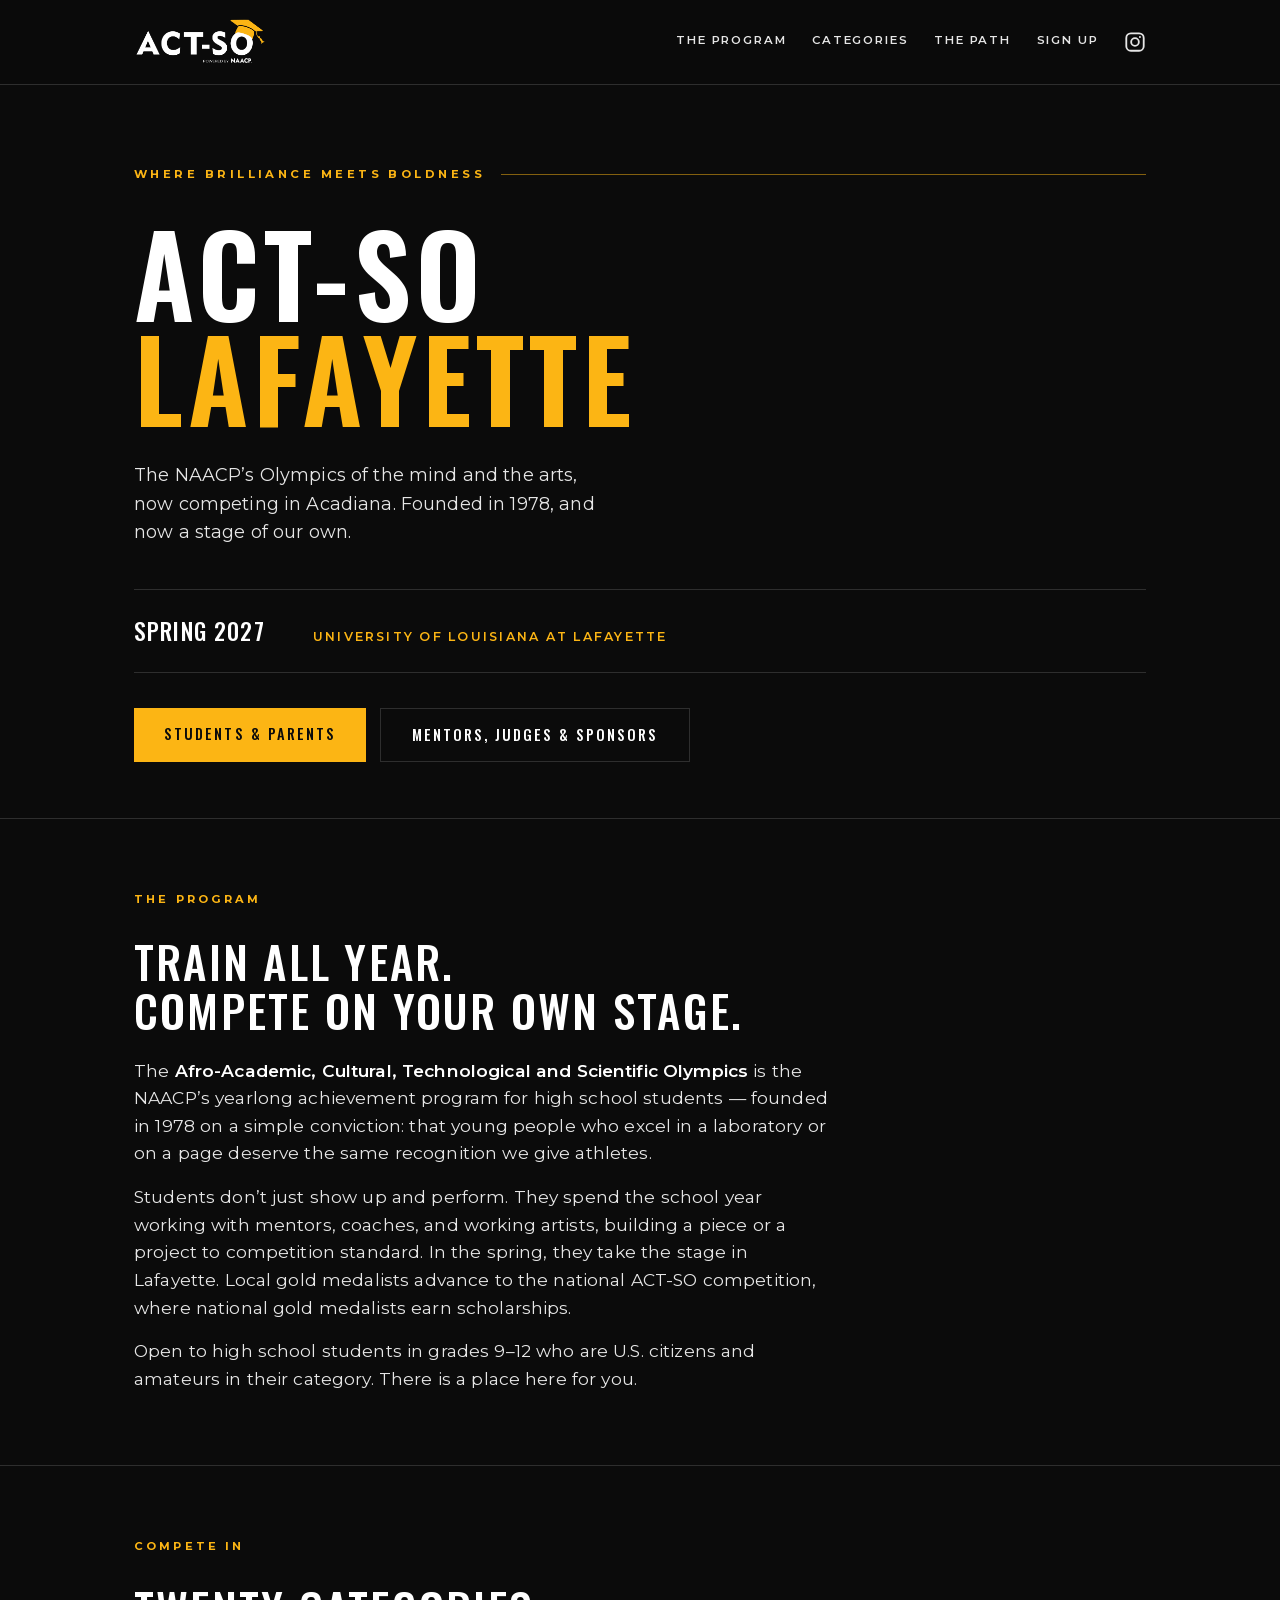
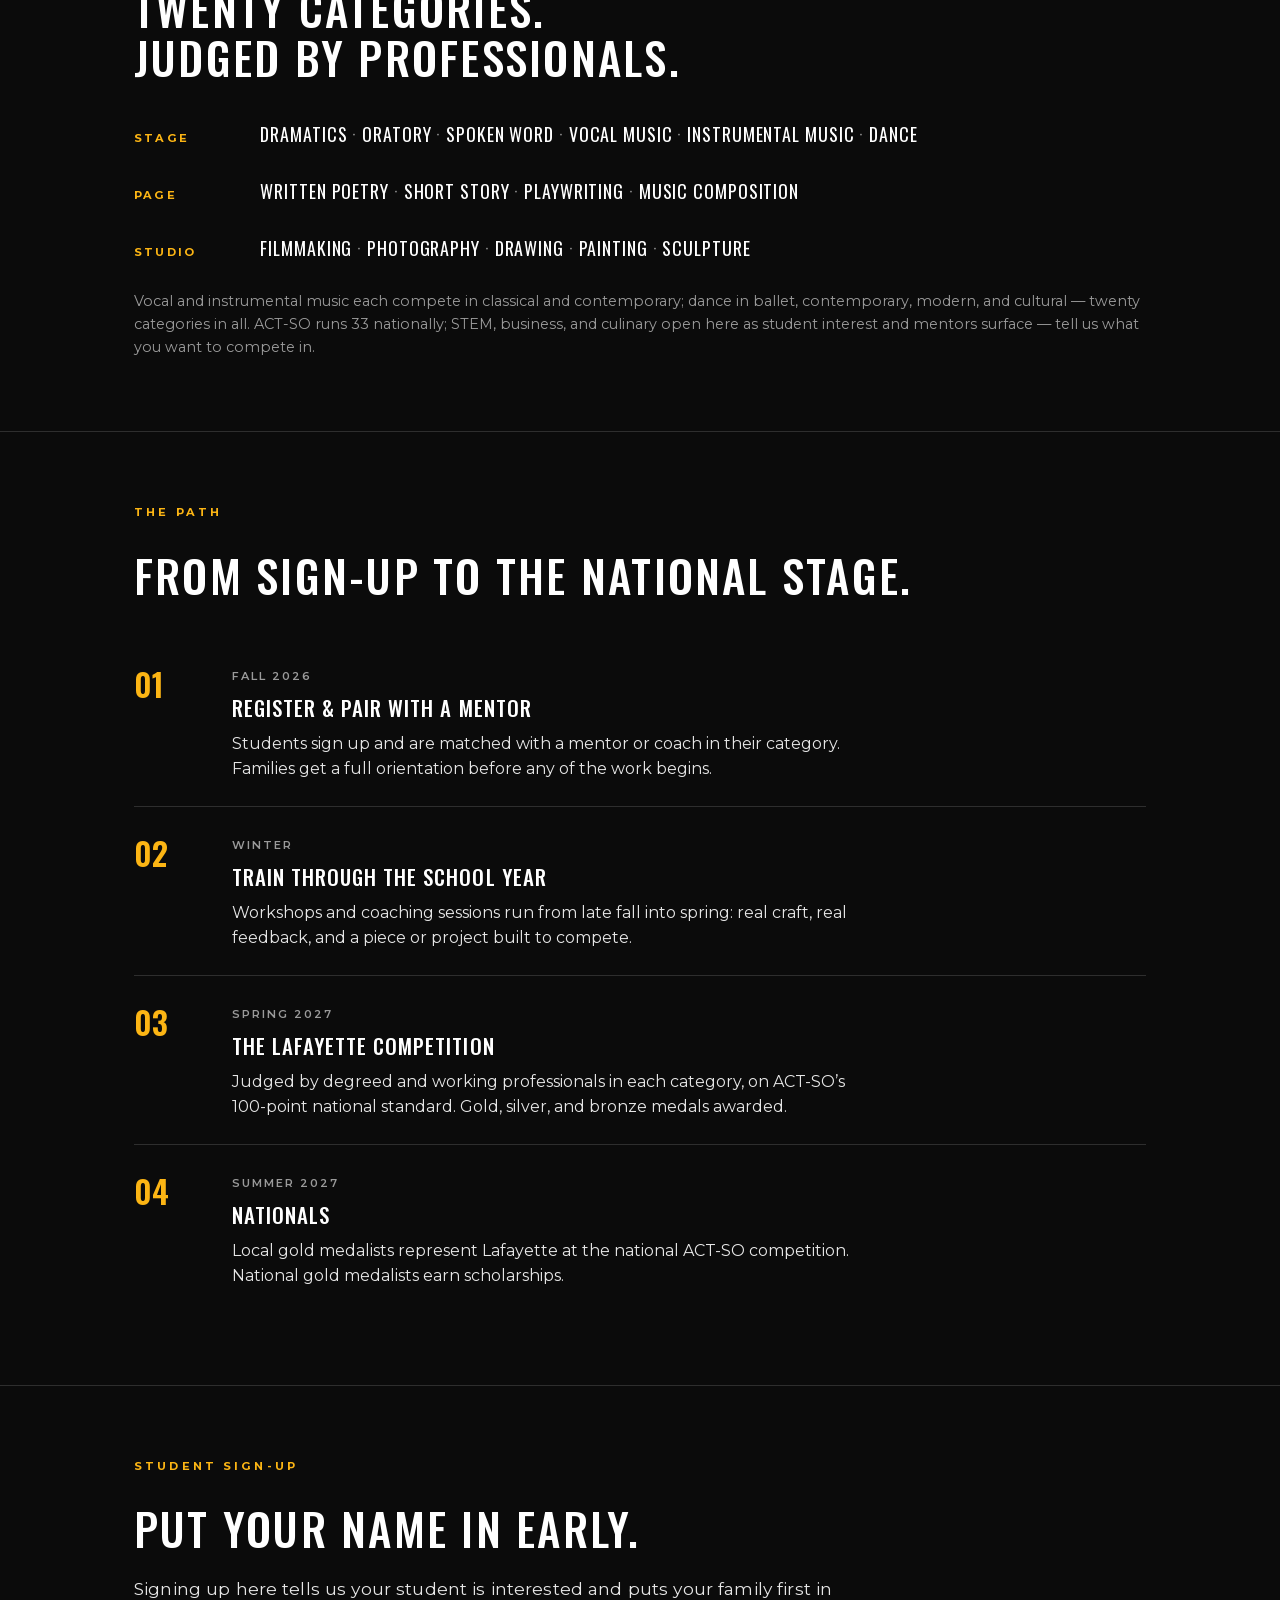
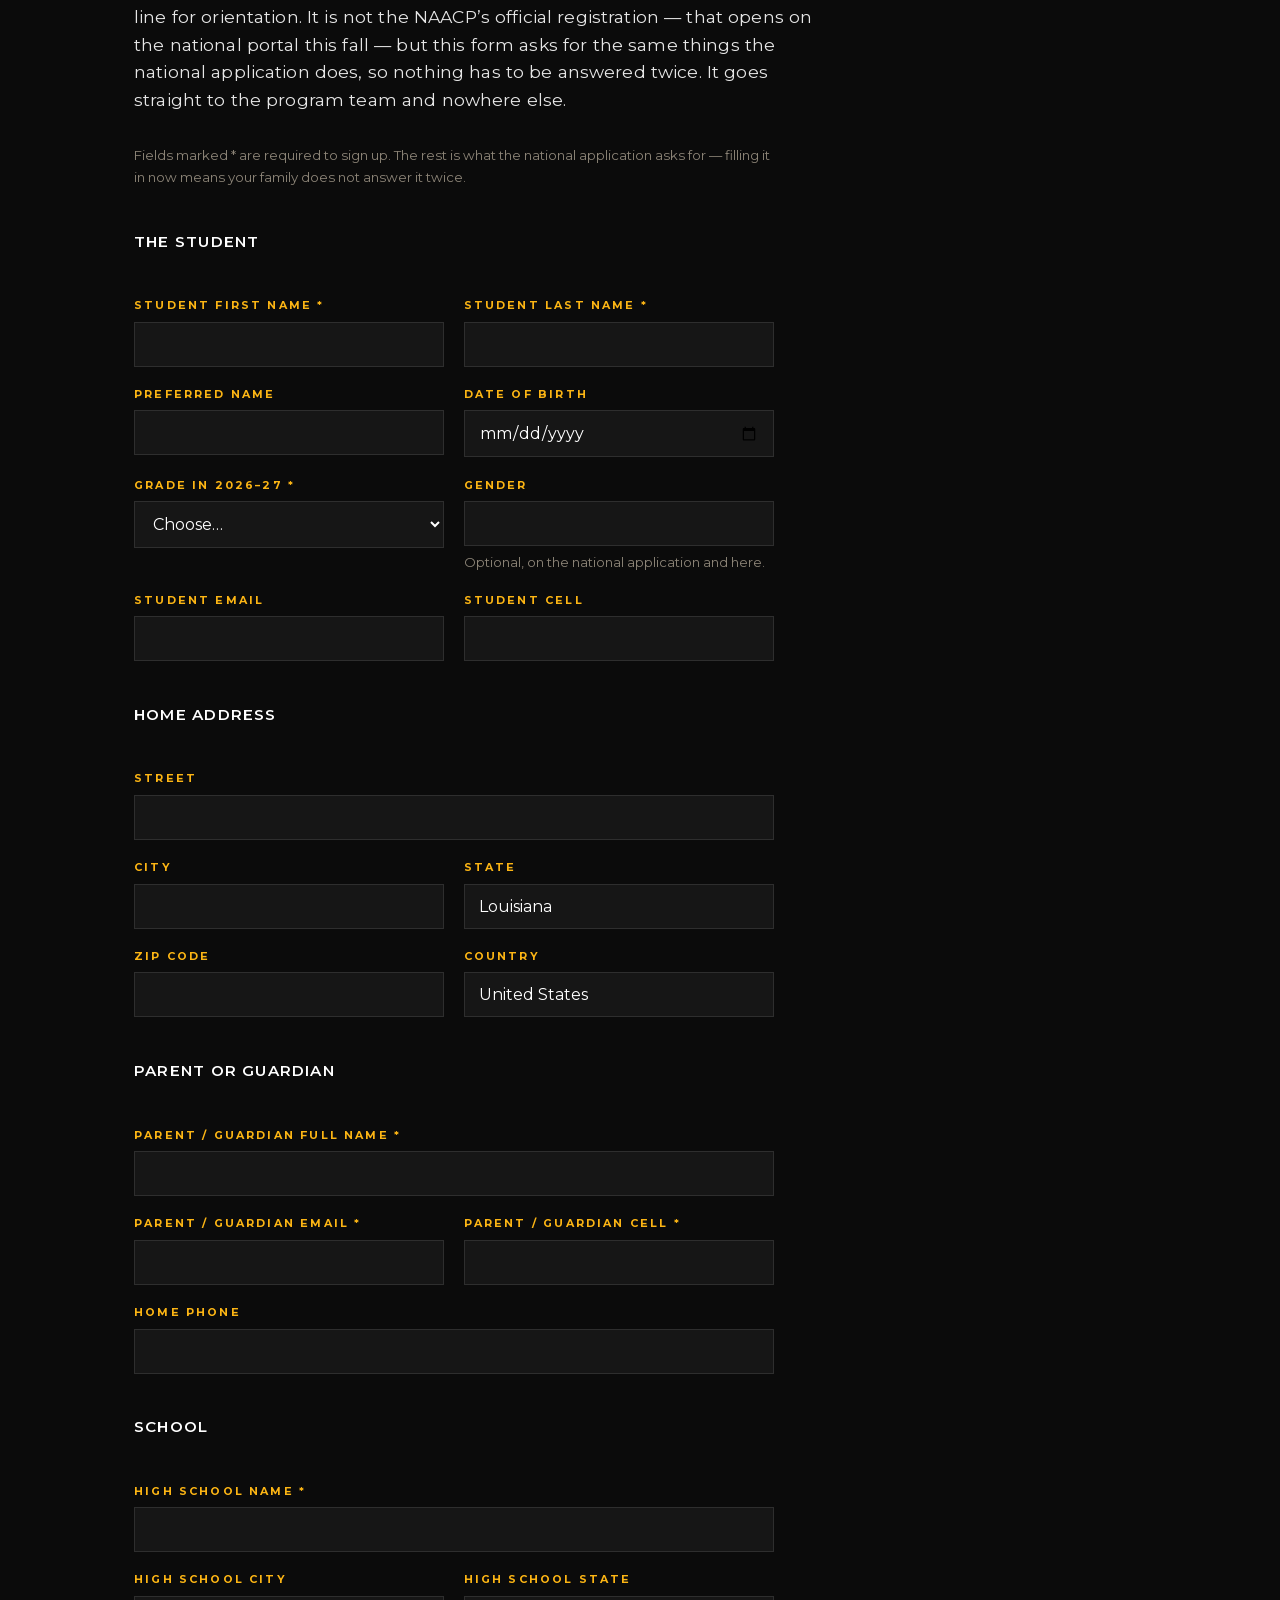
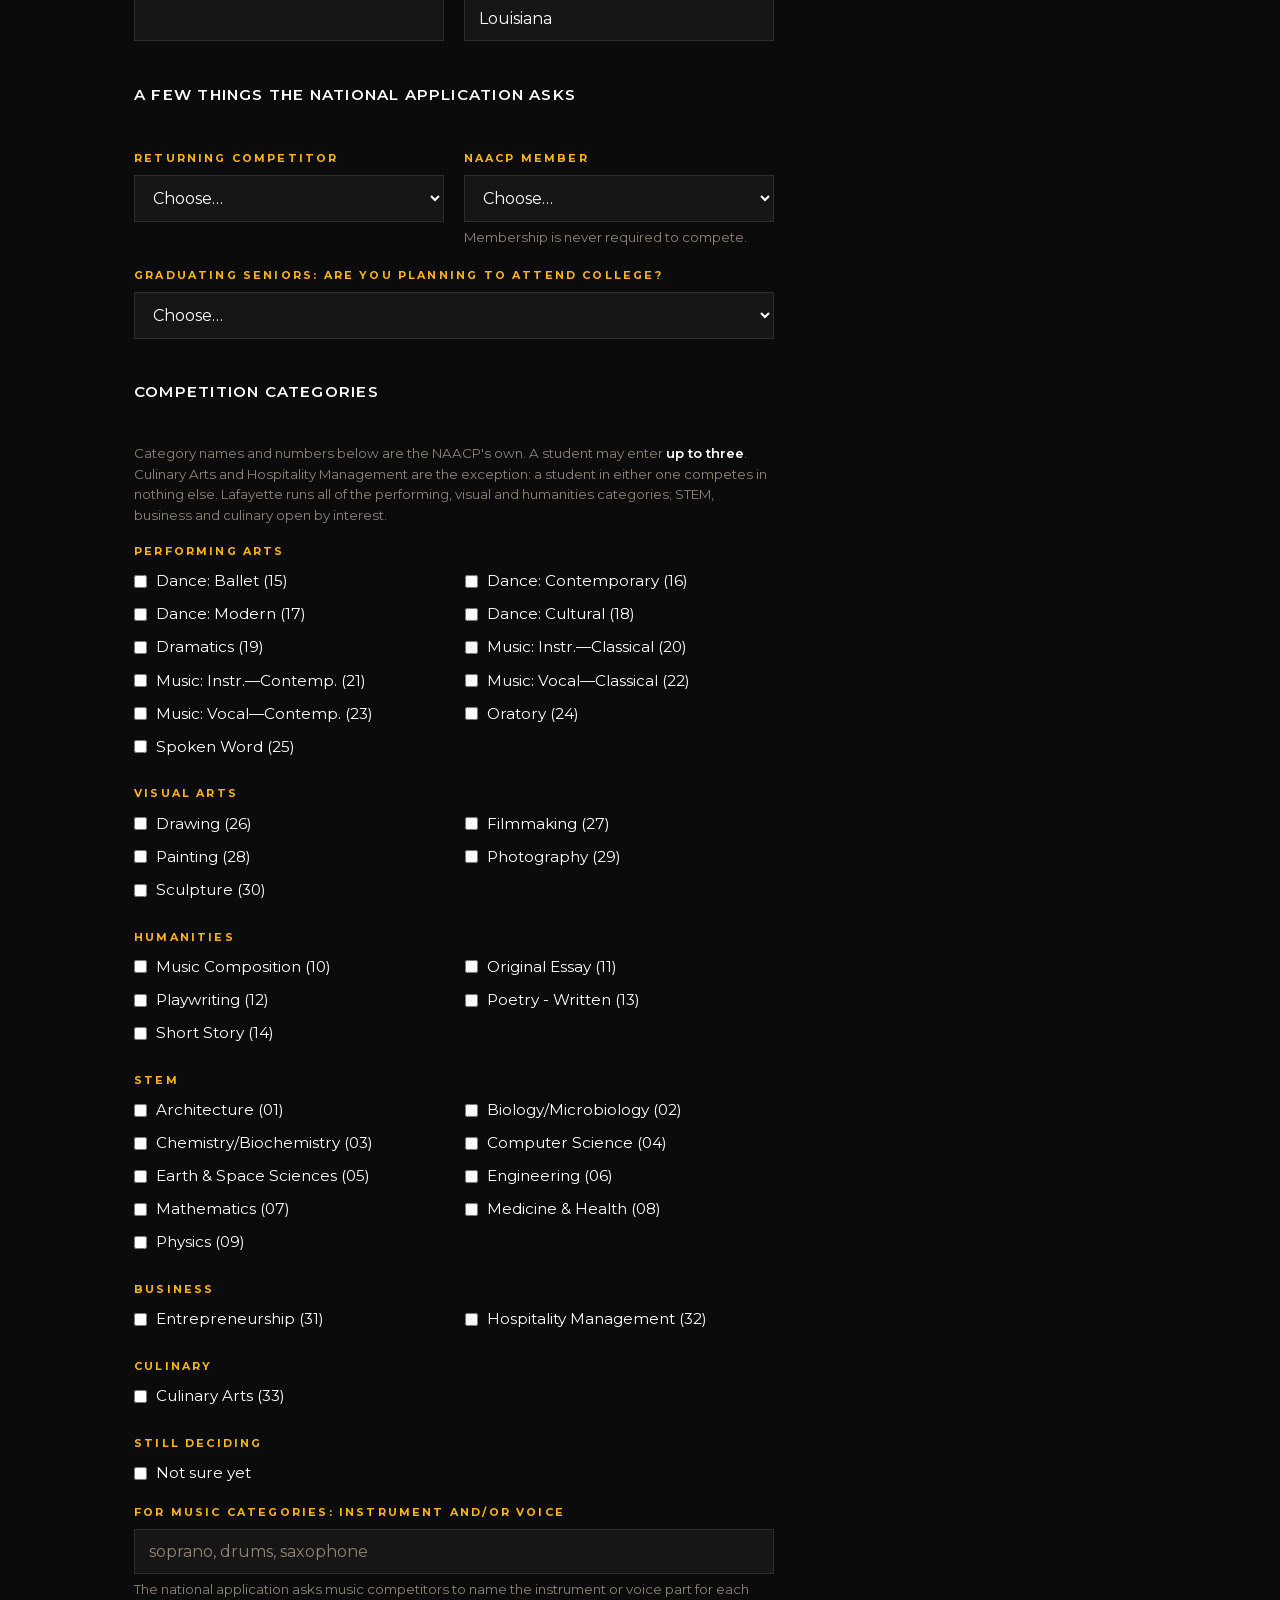
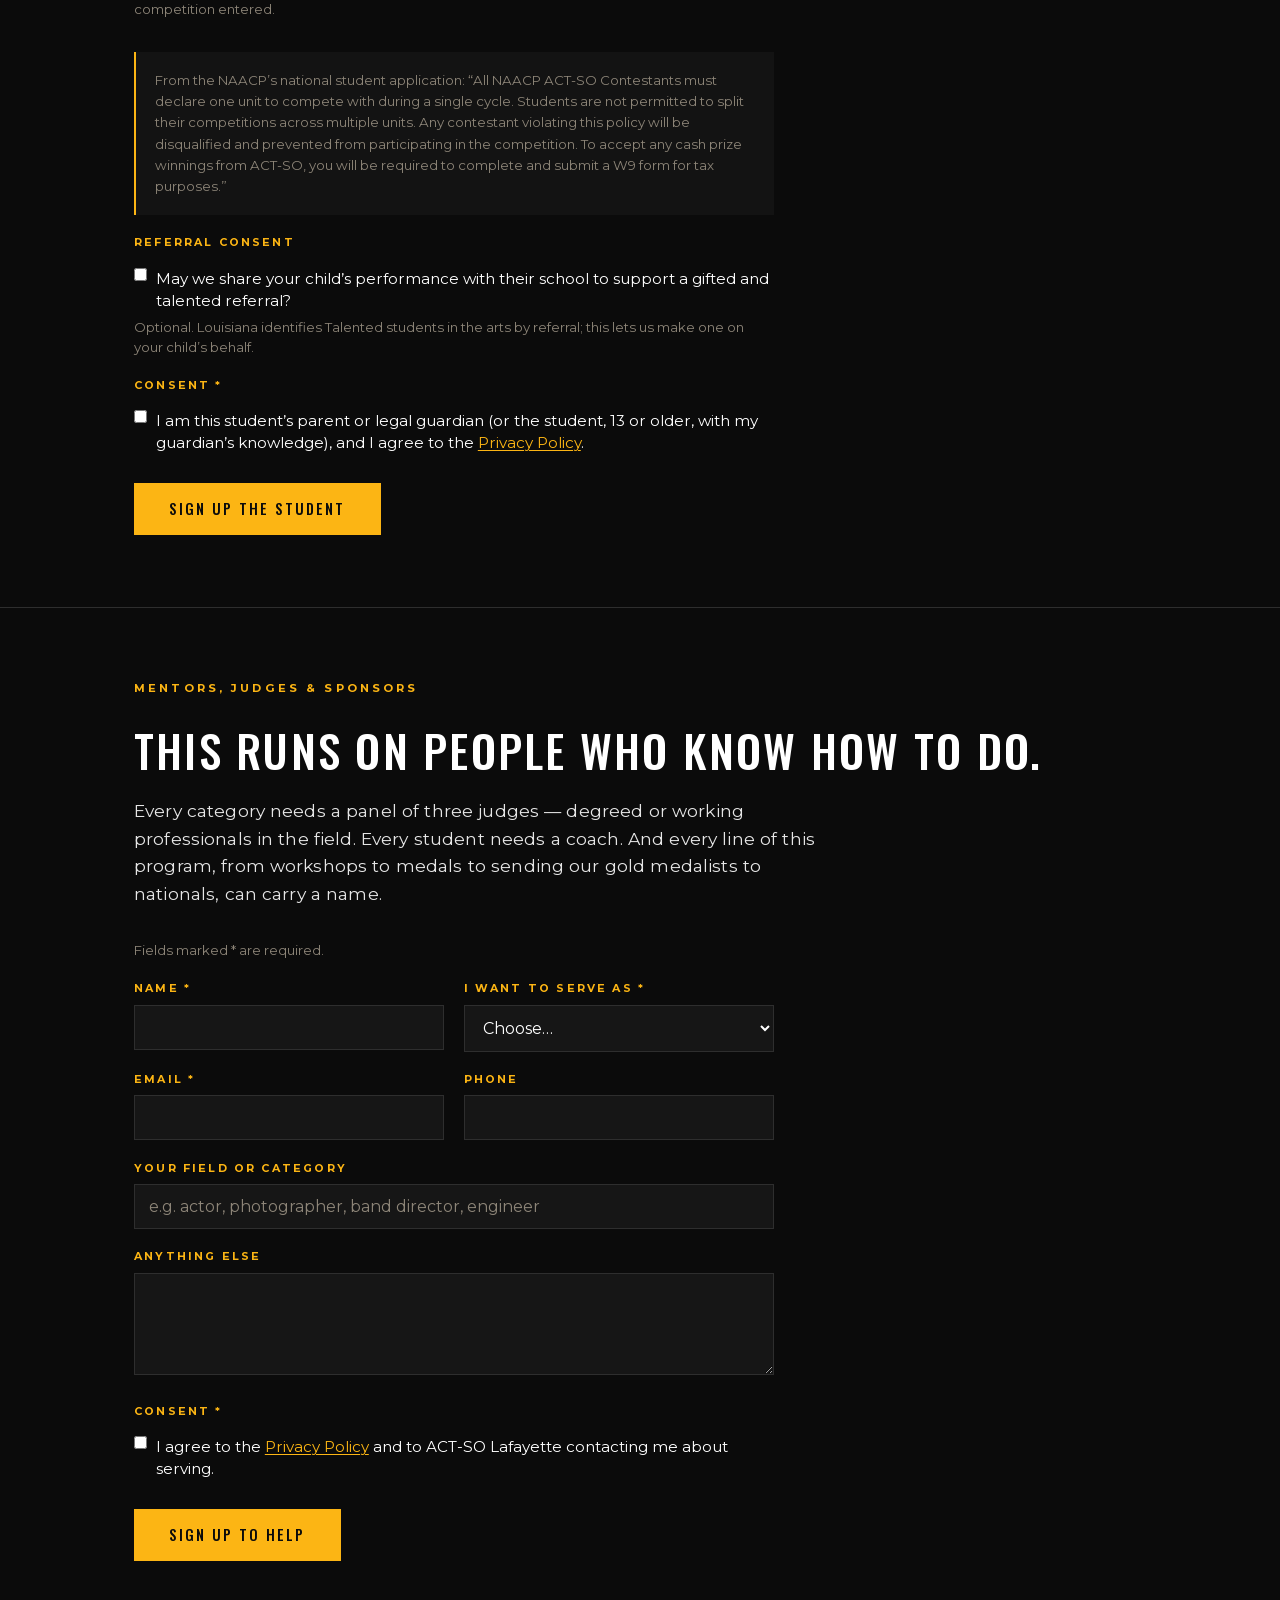
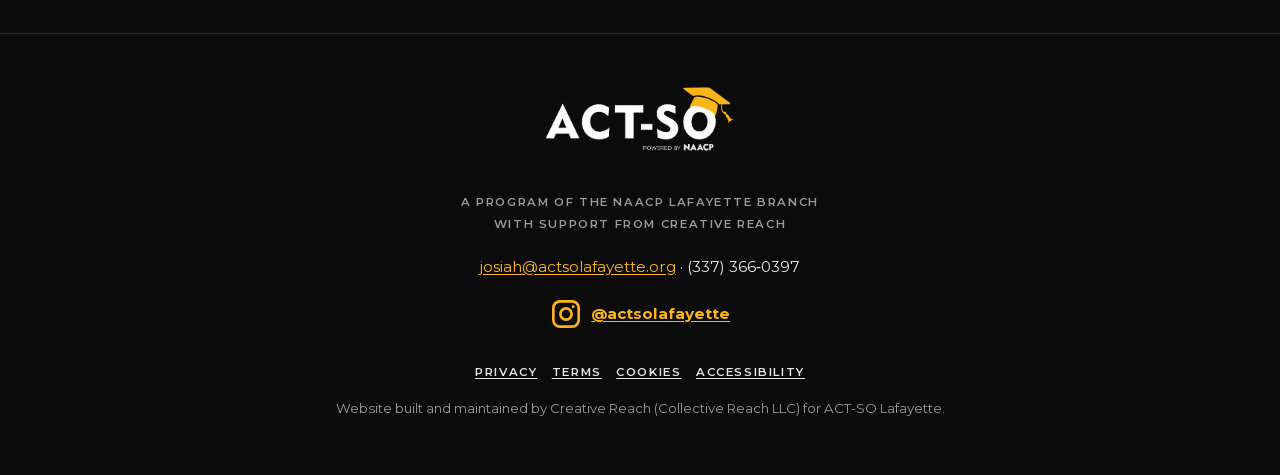
==== index.html @ 82b8d05a "Volunteer form: a judge or mentor has to name their field Panels are seated per category and the ask" ====
<!DOCTYPE html>
<html lang="en">
<head>
<meta charset="UTF-8">
<meta name="viewport" content="width=device-width, initial-scale=1.0">
<title>ACT-SO Lafayette — NAACP Youth Academic &amp; Arts Competition</title>
<meta name="description" content="ACT-SO Lafayette: the NAACP's yearlong achievement program for high school students. Regional competition spring 2027 at the University of Louisiana at Lafayette. Student and mentor sign-ups open now.">
<meta property="og:title" content="ACT-SO Lafayette — Where Brilliance Meets Boldness">
<meta property="og:description" content="The NAACP's Olympics of the mind and the arts comes to Lafayette. Regional competition spring 2027.">
<link rel="canonical" href="https://www.actsolafayette.org/">
<meta property="og:url" content="https://www.actsolafayette.org/">
<meta name="theme-color" content="#0B0B0B">
<link rel="preload" href="/assets/fonts/oswald-normal-latin-0243e0.woff2" as="font" type="font/woff2" crossorigin>
<link rel="preload" href="/assets/fonts/montserrat-normal-latin-c15447.woff2" as="font" type="font/woff2" crossorigin>
<link rel="stylesheet" href="/assets/site.css">
</head>
<body>

<a class="skip" href="#main">Skip to content</a>
<header class="topbar">
  <div class="wrap">
    <img src="/assets/actso-logo.png" alt="ACT-SO, powered by NAACP">
    <nav aria-label="Primary">
      <a href="#about">The Program</a>
      <a href="#compete">Categories</a>
      <a href="#path">The Path</a>
      <a href="#student">Sign Up</a>
      <a class="navsocial" href="https://www.instagram.com/actsolafayette" target="_blank" rel="me noopener" aria-label="Instagram (opens in a new tab)"><svg viewBox="0 0 24 24" fill="none" stroke="currentColor" stroke-width="2" stroke-linecap="round" stroke-linejoin="round" aria-hidden="true" focusable="false"><rect x="2.5" y="2.5" width="19" height="19" rx="5"/><circle cx="12" cy="12" r="4.2"/><circle cx="17.4" cy="6.6" r="1.1" fill="currentColor" stroke="none"/></svg></a>
    </nav>
  </div>
</header>

<main id="main">
<div class="hero">
  <div class="wrap">
    <p class="theme">Where Brilliance Meets Boldness</p>
    <h1>ACT-SO<br><em>Lafayette</em></h1>
    <p class="stand">The NAACP&rsquo;s Olympics of the mind and the arts, now competing in Acadiana. Founded in 1978, and now a stage of our own.</p>
    <div class="whenwhere">
      <span class="d">Spring 2027</span>
      <span class="v">University of Louisiana at Lafayette</span>
    </div>
    <div class="cta-row">
      <a class="btn btn-gold" href="#student">Students &amp; Parents</a>
      <a class="btn btn-ghost" href="#volunteer">Mentors, Judges &amp; Sponsors</a>
    </div>
  </div>
</div>

<section id="about">
  <div class="wrap">
    <p class="label">The Program</p>
    <h2>Train all year.<br>Compete on your own stage.</h2>
    <p class="lede">The <b>Afro-Academic, Cultural, Technological and Scientific Olympics</b> is the NAACP&rsquo;s yearlong achievement program for high school students &mdash; founded in 1978 on a simple conviction: that young people who excel in a laboratory or on a page deserve the same recognition we give athletes.</p>
    <p class="lede">Students don&rsquo;t just show up and perform. They spend the school year working with mentors, coaches, and working artists, building a piece or a project to competition standard. In the spring, they take the stage in Lafayette. Local gold medalists advance to the national ACT-SO competition, where national gold medalists earn scholarships.</p>
    <p class="lede">Open to high school students in grades 9&ndash;12 who are U.S. citizens and amateurs in their category. There is a place here for you.</p>
  </div>
</section>

<section id="compete">
  <div class="wrap">
    <p class="label">Compete In</p>
    <h2>Twenty categories.<br>Judged by professionals.</h2>
    <div class="groups">
      <div class="group">
        <p class="g">Stage</p>
        <p class="list">Dramatics <span class="sep">&middot;</span> Oratory <span class="sep">&middot;</span> Spoken&nbsp;Word <span class="sep">&middot;</span> Vocal&nbsp;Music <span class="sep">&middot;</span> Instrumental&nbsp;Music <span class="sep">&middot;</span> Dance</p>
      </div>
      <div class="group">
        <p class="g">Page</p>
        <p class="list">Written&nbsp;Poetry <span class="sep">&middot;</span> Short&nbsp;Story <span class="sep">&middot;</span> Playwriting <span class="sep">&middot;</span> Music&nbsp;Composition</p>
      </div>
      <div class="group">
        <p class="g">Studio</p>
        <p class="list">Filmmaking <span class="sep">&middot;</span> Photography <span class="sep">&middot;</span> Drawing <span class="sep">&middot;</span> Painting <span class="sep">&middot;</span> Sculpture</p>
      </div>
    </div>
    <p class="more-note">Vocal and instrumental music each compete in classical and contemporary; dance in ballet, contemporary, modern, and cultural &mdash; twenty categories in all. ACT-SO runs 33 nationally; STEM, business, and culinary open here as student interest and mentors surface &mdash; tell us what you want to compete in.</p>
  </div>
</section>

<section id="path">
  <div class="wrap">
    <p class="label">The Path</p>
    <h2>From sign-up to the national stage.</h2>
    <div class="path">
      <div class="rung">
        <p class="n">01</p>
        <div>
          <p class="when">Fall 2026</p>
          <h3>Register &amp; pair with a mentor</h3>
          <p>Students sign up and are matched with a mentor or coach in their category. Families get a full orientation before any of the work begins.</p>
        </div>
      </div>
      <div class="rung">
        <p class="n">02</p>
        <div>
          <p class="when">Winter</p>
          <h3>Train through the school year</h3>
          <p>Workshops and coaching sessions run from late fall into spring: real craft, real feedback, and a piece or project built to compete.</p>
        </div>
      </div>
      <div class="rung">
        <p class="n">03</p>
        <div>
          <p class="when">Spring 2027</p>
          <h3>The Lafayette competition</h3>
          <p>Judged by degreed and working professionals in each category, on ACT-SO&rsquo;s 100-point national standard. Gold, silver, and bronze medals awarded.</p>
        </div>
      </div>
      <div class="rung">
        <p class="n">04</p>
        <div>
          <p class="when">Summer 2027</p>
          <h3>Nationals</h3>
          <p>Local gold medalists represent Lafayette at the national ACT-SO competition. National gold medalists earn scholarships.</p>
        </div>
      </div>
    </div>
  </div>
</section>

<section id="student">
  <div class="wrap">
    <p class="label">Student Sign-Up</p>
    <h2>Put your name in early.</h2>
    <div class="form-intro">
      <p class="lede">Signing up here tells us your student is interested and puts your family first in line for orientation. It is not the NAACP&rsquo;s official registration &mdash; that opens on the national portal this fall &mdash; but this form asks for the same things the national application does, so nothing has to be answered twice. It goes straight to the program team and nowhere else.</p>
    </div>
    <form data-form="student" novalidate>
      <p class="req-note">Fields marked * are required to sign up. The rest is what the national application asks for &mdash; filling it in now means your family does not answer it twice.</p>
      <input type="hidden" name="unit" value="NAACP Lafayette Branch">
      <input type="hidden" name="submission_year" value="2027">

      <fieldset class="formsec">
        <legend>The student</legend>
        <div class="field-row">
          <div class="field">
            <label for="s-first">Student first name *</label>
            <!-- A parent fills this form, so the student's name is NOT the filler's name.
                 autocomplete="name" here made browsers autofill the parent into it. -->
            <input id="s-first" name="student_first" type="text" autocomplete="off" required>
          </div>
          <div class="field">
            <label for="s-last">Student last name *</label>
            <input id="s-last" name="student_last" type="text" autocomplete="off" required>
          </div>
        </div>
        <div class="field-row">
          <div class="field">
            <label for="s-preferred">Preferred name</label>
            <input id="s-preferred" name="student_preferred" type="text" autocomplete="off">
          </div>
          <div class="field">
            <label for="s-dob">Date of birth</label>
            <input id="s-dob" name="dob" type="date" autocomplete="off">
          </div>
        </div>
        <div class="field-row">
          <div class="field">
            <label for="s-grade">Grade in 2026&ndash;27 *</label>
            <select id="s-grade" name="grade" required>
              <option value="">Choose&hellip;</option>
              <option>9th (Freshman)</option>
              <option>10th (Sophomore)</option>
              <option>11th (Junior)</option>
              <option>12th (Senior)</option>
            </select>
          </div>
          <div class="field">
            <label for="s-gender">Gender</label>
            <input id="s-gender" name="gender" type="text" autocomplete="off" aria-describedby="s-gender-hint">
            <p class="hint" id="s-gender-hint">Optional, on the national application and here.</p>
          </div>
        </div>
        <div class="field-row">
          <div class="field">
            <label for="s-semail">Student email</label>
            <input id="s-semail" name="student_email" type="email" autocomplete="off">
          </div>
          <div class="field">
            <label for="s-scell">Student cell</label>
            <input id="s-scell" name="student_cell" type="tel" autocomplete="off">
          </div>
        </div>
      </fieldset>

      <fieldset class="formsec">
        <legend>Home address</legend>
        <div class="field">
          <label for="s-street">Street</label>
          <input id="s-street" name="street" type="text" autocomplete="street-address">
        </div>
        <div class="field-row">
          <div class="field">
            <label for="s-city">City</label>
            <input id="s-city" name="city" type="text" autocomplete="address-level2">
          </div>
          <div class="field">
            <label for="s-state">State</label>
            <input id="s-state" name="state" type="text" autocomplete="address-level1" value="Louisiana">
          </div>
        </div>
        <div class="field-row">
          <div class="field">
            <label for="s-zip">ZIP code</label>
            <input id="s-zip" name="zip" type="text" inputmode="numeric" autocomplete="postal-code">
          </div>
          <div class="field">
            <label for="s-country">Country</label>
            <input id="s-country" name="country" type="text" autocomplete="country-name" value="United States">
          </div>
        </div>
      </fieldset>

      <fieldset class="formsec">
        <legend>Parent or guardian</legend>
        <div class="field">
          <label for="s-guardian">Parent / guardian full name *</label>
          <input id="s-guardian" name="guardian_name" type="text" autocomplete="name" required>
        </div>
        <div class="field-row">
          <div class="field">
            <label for="s-gemail">Parent / guardian email *</label>
            <input id="s-gemail" name="guardian_email" type="email" autocomplete="email" required>
          </div>
          <div class="field">
            <label for="s-gphone">Parent / guardian cell *</label>
            <input id="s-gphone" name="guardian_phone" type="tel" autocomplete="tel" required>
          </div>
        </div>
        <div class="field">
          <label for="s-hphone">Home phone</label>
          <input id="s-hphone" name="home_phone" type="tel" autocomplete="tel">
        </div>
      </fieldset>

      <fieldset class="formsec">
        <legend>School</legend>
        <div class="field">
          <label for="s-school">High school name *</label>
          <input id="s-school" name="school" type="text" required>
        </div>
        <div class="field-row">
          <div class="field">
            <label for="s-school-city">High school city</label>
            <input id="s-school-city" name="school_city" type="text">
          </div>
          <div class="field">
            <label for="s-school-state">High school state</label>
            <input id="s-school-state" name="school_state" type="text" value="Louisiana">
          </div>
        </div>
      </fieldset>

      <fieldset class="formsec">
        <legend>A few things the national application asks</legend>
        <div class="field-row">
          <div class="field">
            <label for="s-returning">Returning competitor</label>
            <select id="s-returning" name="returning">
              <option value="">Choose&hellip;</option>
              <option>No</option>
              <option>Yes</option>
            </select>
          </div>
          <div class="field">
            <label for="s-member">NAACP member</label>
            <select id="s-member" name="naacp_member" aria-describedby="s-member-hint">
              <option value="">Choose&hellip;</option>
              <option>Yes</option>
              <option>No</option>
            </select>
            <p class="hint" id="s-member-hint">Membership is never required to compete.</p>
          </div>
        </div>
        <div class="field">
          <label for="s-college">Graduating seniors: are you planning to attend college?</label>
          <select id="s-college" name="college_plans">
            <option value="">Choose&hellip;</option>
            <option>Yes</option>
            <option>No</option>
          </select>
        </div>
      </fieldset>

      <fieldset class="formsec">
        <legend>Competition categories</legend>
        <p class="hint">Category names and numbers below are the NAACP's own. A student may enter <b>up to three</b>. Culinary Arts and Hospitality Management are the exception: a student in either one competes in nothing else. Lafayette runs all of the performing, visual and humanities categories; STEM, business and culinary open by interest.</p>
        <div class="picks picks-cats">
          <p class="pick-group">Performing Arts</p>
          <label><input type="checkbox" name="categories" value="Dance: Ballet (15)"> Dance: Ballet (15)</label>
          <label><input type="checkbox" name="categories" value="Dance: Contemporary (16)"> Dance: Contemporary (16)</label>
          <label><input type="checkbox" name="categories" value="Dance: Modern (17)"> Dance: Modern (17)</label>
          <label><input type="checkbox" name="categories" value="Dance: Cultural (18)"> Dance: Cultural (18)</label>
          <label><input type="checkbox" name="categories" value="Dramatics (19)"> Dramatics (19)</label>
          <label><input type="checkbox" name="categories" value="Music: Instr.&mdash;Classical (20)"> Music: Instr.&mdash;Classical (20)</label>
          <label><input type="checkbox" name="categories" value="Music: Instr.&mdash;Contemp. (21)"> Music: Instr.&mdash;Contemp. (21)</label>
          <label><input type="checkbox" name="categories" value="Music: Vocal&mdash;Classical (22)"> Music: Vocal&mdash;Classical (22)</label>
          <label><input type="checkbox" name="categories" value="Music: Vocal&mdash;Contemp. (23)"> Music: Vocal&mdash;Contemp. (23)</label>
          <label><input type="checkbox" name="categories" value="Oratory (24)"> Oratory (24)</label>
          <label><input type="checkbox" name="categories" value="Spoken Word (25)"> Spoken Word (25)</label>

          <p class="pick-group">Visual Arts</p>
          <label><input type="checkbox" name="categories" value="Drawing (26)"> Drawing (26)</label>
          <label><input type="checkbox" name="categories" value="Filmmaking (27)"> Filmmaking (27)</label>
          <label><input type="checkbox" name="categories" value="Painting (28)"> Painting (28)</label>
          <label><input type="checkbox" name="categories" value="Photography (29)"> Photography (29)</label>
          <label><input type="checkbox" name="categories" value="Sculpture (30)"> Sculpture (30)</label>

          <p class="pick-group">Humanities</p>
          <label><input type="checkbox" name="categories" value="Music Composition (10)"> Music Composition (10)</label>
          <label><input type="checkbox" name="categories" value="Original Essay (11)"> Original Essay (11)</label>
          <label><input type="checkbox" name="categories" value="Playwriting (12)"> Playwriting (12)</label>
          <label><input type="checkbox" name="categories" value="Poetry - Written (13)"> Poetry - Written (13)</label>
          <label><input type="checkbox" name="categories" value="Short Story (14)"> Short Story (14)</label>

          <p class="pick-group">STEM</p>
          <label><input type="checkbox" name="categories" value="Architecture (01)"> Architecture (01)</label>
          <label><input type="checkbox" name="categories" value="Biology/Microbiology (02)"> Biology/Microbiology (02)</label>
          <label><input type="checkbox" name="categories" value="Chemistry/Biochemistry (03)"> Chemistry/Biochemistry (03)</label>
          <label><input type="checkbox" name="categories" value="Computer Science (04)"> Computer Science (04)</label>
          <label><input type="checkbox" name="categories" value="Earth &amp; Space Sciences (05)"> Earth &amp; Space Sciences (05)</label>
          <label><input type="checkbox" name="categories" value="Engineering (06)"> Engineering (06)</label>
          <label><input type="checkbox" name="categories" value="Mathematics (07)"> Mathematics (07)</label>
          <label><input type="checkbox" name="categories" value="Medicine &amp; Health (08)"> Medicine &amp; Health (08)</label>
          <label><input type="checkbox" name="categories" value="Physics (09)"> Physics (09)</label>

          <p class="pick-group">Business</p>
          <label><input type="checkbox" name="categories" value="Entrepreneurship (31)"> Entrepreneurship (31)</label>
          <label><input type="checkbox" name="categories" value="Hospitality Management (32)"> Hospitality Management (32)</label>

          <p class="pick-group">Culinary</p>
          <label><input type="checkbox" name="categories" value="Culinary Arts (33)"> Culinary Arts (33)</label>

          <p class="pick-group">Still deciding</p>
          <label><input type="checkbox" name="categories" value="Not sure yet"> Not sure yet</label>
        </div>
        <div class="field">
          <label for="s-music">For music categories: instrument and/or voice</label>
          <input id="s-music" name="music_detail" type="text" placeholder="soprano, drums, saxophone" aria-describedby="s-music-hint">
          <p class="hint" id="s-music-hint">The national application asks music competitors to name the instrument or voice part for each competition entered.</p>
        </div>
      </fieldset>

      <div class="notice">
        <p class="hint">From the NAACP&rsquo;s national student application: &ldquo;All NAACP ACT-SO Contestants must declare one unit to compete with during a single cycle. Students are not permitted to split their competitions across multiple units. Any contestant violating this policy will be disqualified and prevented from participating in the competition. To accept any cash prize winnings from ACT-SO, you will be required to complete and submit a W9 form for tax purposes.&rdquo;</p>
      </div>

      <fieldset class="field">
        <legend>Referral consent</legend>
        <div class="picks consent">
          <label><input id="s-referral" type="checkbox" name="referral_consent" value="yes" aria-describedby="s-referral-hint"> May we share your child&rsquo;s performance with their school to support a gifted and talented referral?</label>
        </div>
        <p class="hint" id="s-referral-hint">Optional. Louisiana identifies Talented students in the arts by referral; this lets us make one on your child&rsquo;s behalf.</p>
      </fieldset>
      <fieldset class="field">
        <legend>Consent *</legend>
        <div class="picks consent">
          <label><input id="s-consent" type="checkbox" name="consent" value="yes" required> <span>I am this student&rsquo;s parent or legal guardian (or the student, 13 or older, with my guardian&rsquo;s knowledge), and I agree to the <a href="/privacy">Privacy Policy</a>.</span></label>
        </div>
      </fieldset>
      <div class="hp" aria-hidden="true"><label>Leave empty<input type="text" name="website" tabindex="-1" autocomplete="off"></label></div>
      <button class="submit" type="submit">Sign up the student</button>
      <p class="status" role="status"></p>
    </form>
  </div>
</section>

<section id="volunteer">
  <div class="wrap">
    <p class="label">Mentors, Judges &amp; Sponsors</p>
    <h2>This runs on people who know how to do.</h2>
    <div class="form-intro">
      <p class="lede">Every category needs a panel of three judges &mdash; degreed or working professionals in the field. Every student needs a coach. And every line of this program, from workshops to medals to sending our gold medalists to nationals, can carry a name.</p>
    </div>
    <form data-form="volunteer" novalidate>
      <p class="req-note">Fields marked * are required.</p>
      <div class="field-row">
        <div class="field">
          <label for="v-name">Name *</label>
          <input id="v-name" name="name" type="text" autocomplete="name" required>
        </div>
        <div class="field">
          <label for="v-role">I want to serve as *</label>
          <select id="v-role" name="role" required>
            <option value="">Choose&hellip;</option>
            <option>Mentor / Coach</option>
            <option>Judge</option>
            <option>Committee / day-of volunteer</option>
            <option>Sponsor</option>
          </select>
        </div>
      </div>
      <div class="field-row">
        <div class="field">
          <label for="v-email">Email *</label>
          <input id="v-email" name="email" type="email" autocomplete="email" required>
        </div>
        <div class="field">
          <label for="v-phone">Phone</label>
          <input id="v-phone" name="phone" type="tel" autocomplete="tel">
        </div>
      </div>
      <div class="field">
        <label for="v-exp">Your field or category<span data-exp-req hidden> *</span></label>
        <input id="v-exp" name="expertise" type="text" placeholder="e.g. actor, photographer, band director, engineer">
      </div>
      <!-- Judges and mentors only. NAACP rules want three degreed or working
           professionals on every panel, so this is a program requirement, not
           paperwork for its own sake. Sponsors and day-of volunteers never see it. -->
      <div class="creds" data-creds hidden>
        <p class="why">ACT-SO seats <b>three degreed or working professionals</b> on every judging panel, and pairs every student with a mentor who works in their field. So we have to be able to show who you are.</p>
        <p class="why">Attach a r&eacute;sum&eacute; if you have one handy &mdash; or skip it and tell us where your work can be seen. Either is fine.</p>

        <div class="field">
          <label for="v-resume">R&eacute;sum&eacute; or CV <span style="color:#8d8578">(optional)</span></label>
          <input id="v-resume" name="resume" type="file" aria-describedby="v-resume-hint" accept=".pdf,.doc,.docx,application/pdf,application/msword,application/vnd.openxmlformats-officedocument.wordprocessingml.document">
          <p class="hint" id="v-resume-hint" data-resume-hint>PDF or Word, up to 3&nbsp;MB.</p>
        </div>

        <p class="or">or, if you&rsquo;d rather not</p>

        <div class="field">
          <label for="v-proof-link">Where can we see your work?</label>
          <input id="v-proof-link" name="proof_link" type="url" inputmode="url" placeholder="LinkedIn, a portfolio, your faculty or company page">
        </div>
        <div class="field">
          <label for="v-proof">Your background</label>
          <textarea id="v-proof" name="proof_note" rows="3" aria-describedby="v-proof-hint" placeholder="Degree and where you earned it, what you do now and for whom, how long you've been at it."></textarea>
          <p class="hint" id="v-proof-hint" data-proof-hint>A link or a few honest sentences &mdash; whichever is easier. We may follow up to confirm.</p>
        </div>
      </div>

      <div class="field">
        <label for="v-note">Anything else</label>
        <textarea id="v-note" name="note" rows="4"></textarea>
      </div>
      <fieldset class="field">
        <legend>Consent *</legend>
        <div class="picks consent">
          <label><input id="v-consent" type="checkbox" name="consent" value="yes" required> <span>I agree to the <a href="/privacy">Privacy Policy</a> and to ACT-SO Lafayette contacting me about serving.</span></label>
        </div>
      </fieldset>
      <div class="hp" aria-hidden="true"><label>Leave empty<input type="text" name="website" tabindex="-1" autocomplete="off"></label></div>
      <button class="submit" type="submit">Sign up to help</button>
      <p class="status" role="status"></p>
    </form>
  </div>
</section>
</main>

<footer>
  <div class="wrap">
    <img src="/assets/actso-logo.png" alt="ACT-SO, powered by NAACP">
    <p class="credit">
      A program of the NAACP Lafayette Branch<br>
      With support from Creative Reach
    </p>
    <p class="contact"><a href="mailto:josiah@actsolafayette.org">josiah@actsolafayette.org</a> &middot; (337) 366&#8209;0397</p>
    <p class="contact"><a class="social" href="https://www.instagram.com/actsolafayette" target="_blank" rel="me noopener" aria-label="@actsolafayette on Instagram (opens in a new tab)"><svg viewBox="0 0 24 24" fill="none" stroke="currentColor" stroke-width="2" stroke-linecap="round" stroke-linejoin="round" aria-hidden="true" focusable="false"><rect x="2.5" y="2.5" width="19" height="19" rx="5"/><circle cx="12" cy="12" r="4.2"/><circle cx="17.4" cy="6.6" r="1.1" fill="currentColor" stroke="none"/></svg><span>@actsolafayette</span></a></p>
    <nav class="legal" aria-label="Legal">
      <a href="/privacy">Privacy</a>
      <a href="/terms">Terms</a>
      <a href="/cookies">Cookies</a>
      <a href="/accessibility">Accessibility</a>
    </nav>
    <p class="built">Website built and maintained by Creative Reach (Collective Reach LLC) for ACT-SO Lafayette.</p>
  </div>
</footer>

<script>
  // If the relay is down, we still refuse to lose what someone typed.
  // These labels turn a submission back into a readable email.
  var FIELD_LABELS = {
    unit: 'Unit', submission_year: 'Application submission year',
    student_first: 'Student first name', student_last: 'Student last name',
    student_preferred: 'Preferred name', dob: 'Date of birth', grade: 'Grade',
    gender: 'Gender', student_email: 'Student email', student_cell: 'Student cell',
    street: 'Street', city: 'City', state: 'State', zip: 'ZIP', country: 'Country',
    guardian_name: 'Parent / guardian', guardian_email: 'Parent / guardian email',
    guardian_phone: 'Parent / guardian cell', home_phone: 'Home phone',
    school: 'High school', school_city: 'High school city', school_state: 'High school state',
    returning: 'Returning competitor', naacp_member: 'NAACP member',
    college_plans: 'Planning to attend college',
    categories: 'Categories', music_detail: 'Instrument / voice',
    referral_consent: 'Referral consent',
    name: 'Name', role: 'Serving as', email: 'Email', phone: 'Phone',
    expertise: 'Field / category', proof_link: 'Work can be seen at',
    proof_note: 'Background', note: 'Anything else'
  };

  function fallbackMailto(data) {
    var subject = data.form === 'student'
      ? 'ACT-SO student sign-up — ' + ((data.student_first || '') + ' ' + (data.student_last || '')).trim()
      : 'ACT-SO volunteer — ' + (data.name || '');
    var lines = [];
    Object.keys(FIELD_LABELS).forEach(function (k) {
      var v = data[k];
      if (Array.isArray(v)) { v = v.join(', '); }
      if (v) { lines.push(FIELD_LABELS[k] + ': ' + v); }
    });
    // A mailto: cannot carry an attachment. Say so, so a judge who picked a
    // resume doesn't assume it went along with the rest.
    if (data.resume) { lines.push('', '(Resume selected: ' + data.resume.filename + ' — please attach it to this email.)'); }
    lines.push('', '(Sent from the sign-up form, which could not reach us.)');
    return 'mailto:josiah@actsolafayette.org?subject=' + encodeURIComponent(subject) +
      '&body=' + encodeURIComponent(lines.join('\n'));
  }

  // ---- category rules, straight off the national application -------------
  // "Contestants may participate in up to 3 competitions. However, students
  // competing in Culinary Arts and Hospitality Management cannot compete in any
  // other category." Checked here for a decent message; api/signup.js checks it
  // again, because a form post is just an HTTP request.
  var MAX_CATEGORIES = 3;
  var SOLO_CATEGORIES = ['Culinary Arts (33)', 'Hospitality Management (32)'];

  function checkCategories(form) {
    var picked = Array.prototype.slice
      .call(form.querySelectorAll('[name=categories]:checked'))
      .map(function (el) { return el.value; });
    if (picked.length > MAX_CATEGORIES) {
      return 'A student may enter up to three categories. You have picked ' + picked.length + '.';
    }
    var solo = picked.filter(function (v) { return SOLO_CATEGORIES.indexOf(v) > -1; });
    if (solo.length && picked.length > solo.length) {
      return 'A student competing in Culinary Arts or Hospitality Management cannot compete in any other category. Pick one or the other.';
    }
    if (solo.length > 1) {
      return 'Culinary Arts and Hospitality Management cannot be entered together.';
    }
    return null;
  }

  // ---- credentials, for judges and mentors only --------------------------
  // ACT-SO seats three degreed or working professionals per panel, so a judge
  // has to be checkable. A resume is the easy path; someone who hasn't got one
  // to hand can point us at their work instead. One or the other, never neither.
  var CREDS_ROLES = ['Judge', 'Mentor / Coach'];
  var MAX_RESUME = 3 * 1024 * 1024;   // 3MB raw -> ~4MB base64, under Vercel's 4.5MB body cap
  var OK_EXT = ['pdf', 'doc', 'docx'];
  var MIN_PROOF = 30;                 // "I'm a pro" is not a background

  function readAsBase64(file) {
    return new Promise(function (resolve, reject) {
      var fr = new FileReader();
      fr.onerror = function () { reject(new Error('read failed')); };
      fr.onload = function () {
        // strip the "data:...;base64," prefix
        var out = String(fr.result);
        resolve(out.slice(out.indexOf(',') + 1));
      };
      fr.readAsDataURL(file);
    });
  }

  document.querySelectorAll('form[data-form="volunteer"]').forEach(function (form) {
    var role = form.querySelector('[name=role]');
    var block = form.querySelector('[data-creds]');
    var fileIn = form.querySelector('[name=resume]');
    var fileHint = form.querySelector('[data-resume-hint]');
    var expIn = form.querySelector('[name=expertise]');
    var expReq = form.querySelector('[data-exp-req]');
    if (!role || !block) return;

    function needsCreds() { return CREDS_ROLES.indexOf(role.value) !== -1; }

    function sync() {
      var on = needsCreds();
      block.classList.toggle('on', on);
      block.hidden = !on;
      // Panels are seated per category, and the whole ask is "tell us your
      // field" — so a judge or mentor row with no field is a row nobody can act
      // on. Required for them, optional for sponsors and day-of volunteers.
      if (expIn) {
        expIn.required = on;
        if (!on) expIn.removeAttribute('aria-invalid');
      }
      if (expReq) expReq.hidden = !on;
      // Clear on the way out so a sponsor never silently submits a judge's
      // paperwork, and so validation can't trip on a hidden field.
      if (!on) {
        block.querySelectorAll('input, textarea').forEach(function (el) { el.value = ''; });
        if (fileHint) { fileHint.textContent = 'PDF or Word, up to 3\u00A0MB.'; fileHint.classList.remove('bad'); }
      }
      // A sponsor switching over from Judge shouldn't be left staring at a red
      // warning about judges that no longer applies to them.
      var st = form.querySelector('.status');
      if (st && st.classList.contains('err')) { st.textContent = ''; st.className = 'status'; }
    }
    role.addEventListener('change', sync);
    sync();

    // Reject the wrong file at the moment it's picked, not after they hit Sign Up.
    if (fileIn) {
      fileIn.addEventListener('change', function () {
        var f = fileIn.files && fileIn.files[0];
        if (!fileHint) return;
        fileHint.classList.remove('bad');
        if (!f) { fileHint.textContent = 'PDF or Word, up to 3\u00A0MB.'; return; }
        var ext = (f.name.split('.').pop() || '').toLowerCase();
        if (OK_EXT.indexOf(ext) === -1) {
          fileIn.value = '';
          fileHint.textContent = 'That looks like a .' + ext + ' file. PDF or Word, please.';
          fileHint.classList.add('bad');
          return;
        }
        if (f.size > MAX_RESUME) {
          fileIn.value = '';
          fileHint.textContent = 'That file is ' + (f.size / 1048576).toFixed(1) + '\u00A0MB. The limit is 3\u00A0MB \u2014 or skip it and send us a link instead.';
          fileHint.classList.add('bad');
          return;
        }
        fileHint.textContent = f.name + ' \u2014 attached.';
      });
    }

    form.checkCreds = function () {
      if (!needsCreds()) return null;
      var hasFile = fileIn && fileIn.files && fileIn.files.length > 0;
      var link = (form.querySelector('[name=proof_link]') || {}).value || '';
      var note = (form.querySelector('[name=proof_note]') || {}).value || '';
      if (hasFile) return null;
      if (link.trim()) return null;
      if (note.trim().length >= MIN_PROOF) return null;
      return 'Judges and mentors need to be checkable. Attach a r\u00E9sum\u00E9, or give us a link to your work \u2014 or a few sentences about your background.';
    };
  });

  // Validation the page announces itself: the message lands in the form's
  // role="status" region and focus moves to the field, so a screen reader hears
  // both the problem and where it is. (novalidate keeps the browser's own
  // bubbles, which vanish and are not announced everywhere, out of the way.)
  function labelText(el) {
    var l = el.labels && el.labels[0];
    return l ? l.textContent.replace(/\s*\*\s*$/, '').trim() : 'This field';
  }
  function firstProblem(form) {
    // Fields only: a <fieldset> also matches :invalid when a child does.
    var el = form.querySelector('input:invalid, select:invalid, textarea:invalid');
    if (!el) return null;
    var msg;
    if (el.name === 'consent') {
      msg = form.dataset.form === 'student'
        ? 'Please tick the consent box: confirm you are the student\u2019s parent or guardian and agree to the Privacy Policy.'
        : 'Please tick the consent box: agree to the Privacy Policy and to us contacting you about serving.';
    } else if (el.validity.valueMissing) {
      msg = labelText(el) + ' is required.';
    } else if (el.validity.typeMismatch && el.type === 'email') {
      msg = 'That email address doesn\u2019t look right. Check it and try again.';
    } else if (el.validity.typeMismatch && el.type === 'url') {
      msg = 'That link doesn\u2019t look like a web address. Check it and try again.';
    } else {
      msg = el.validationMessage;
    }
    return { el: el, msg: msg };
  }

  // A person types "josiahprice.com" because that is what a web address looks
  // like to a person. type="url" then rejects it for want of a scheme. Add the
  // scheme for them rather than making them guess what we wanted.
  function normaliseUrl(el) {
    var v = (el.value || '').trim();
    if (!v) return;
    if (!/^[a-z][a-z0-9+.-]*:\/\//i.test(v) && /^[^\s@]+\.[a-z]{2,}([\/?#].*)?$/i.test(v)) {
      el.value = 'https://' + v;
    }
  }
  document.querySelectorAll('input[type=url]').forEach(function (el) {
    el.addEventListener('blur', function () { normaliseUrl(el); });
  });

  document.querySelectorAll('form[data-form]').forEach(function (form) {
    // Once someone fixes a field, stop calling it wrong.
    form.addEventListener('input', function (e) {
      if (e.target && e.target.removeAttribute) e.target.removeAttribute('aria-invalid');
    });
    form.addEventListener('submit', async function (e) {
      e.preventDefault();
      var status = form.querySelector('.status');
      var btn = form.querySelector('.submit');
      status.className = 'status';
      form.querySelectorAll('input[type=url]').forEach(normaliseUrl);
      var problem = firstProblem(form);
      if (problem) {
        status.textContent = problem.msg;
        status.className = 'status err';
        problem.el.setAttribute('aria-invalid', 'true');
        problem.el.focus();
        return;
      }

      // Judges and mentors must be checkable one way or the other.
      var credsProblem = form.checkCreds ? form.checkCreds() : null;
      if (credsProblem) {
        status.textContent = credsProblem;
        status.className = 'status err';
        return;
      }

      // Up to three categories, and culinary/hospitality stand alone.
      if (form.dataset.form === 'student') {
        var catProblem = checkCategories(form);
        if (catProblem) {
          status.textContent = catProblem;
          status.className = 'status err';
          var firstCat = form.querySelector('[name=categories]');
          if (firstCat) firstCat.focus();
          return;
        }
      }

      var data = { form: form.dataset.form };
      new FormData(form).forEach(function (v, k) {
        if (k === 'categories') { (data.categories = data.categories || []).push(v); }
        else if (k === 'resume') { /* the File is read separately, below */ }
        else { data[k] = v; }
      });

      btn.disabled = true;

      // Read the resume here rather than posting multipart, so the API stays one
      // JSON handler and the file rides straight into the email as an attachment.
      var resumeFile = form.querySelector('[name=resume]');
      resumeFile = resumeFile && resumeFile.files && resumeFile.files[0];
      if (resumeFile) {
        try {
          data.resume = {
            filename: resumeFile.name,
            type: resumeFile.type || 'application/octet-stream',
            size: resumeFile.size,
            content: await readAsBase64(resumeFile)
          };
        } catch (err) {
          btn.disabled = false;
          status.textContent = 'We could not read that file. Try again, or skip it and send us a link instead.';
          status.className = 'status err';
          return;
        }
      }

      try {
        var r = await fetch('/api/signup', {
          method: 'POST',
          headers: { 'Content-Type': 'application/json' },
          body: JSON.stringify(data)
        });
        if (!r.ok) throw new Error('failed');
        form.querySelectorAll('.field, .field-row, .formsec, .notice, .req-note, .submit, .creds, .why, .or').forEach(function (el) { el.style.display = 'none'; });
        // A volunteer submission is now an APPLICATION awaiting a human's yes,
        // not a place on a roster. Don't promise a seat we haven't given.
        status.textContent = form.dataset.form === 'volunteer'
          ? 'Thank you. We have what we need, and we’ll be in touch soon.'
          : 'Got it. We’ll be in touch with orientation details.';
        status.className = 'status ok';
      } catch (err) {
        btn.disabled = false;
        status.innerHTML = 'That did not reach us, and we did not want to lose what you wrote. ' +
          '<a href="' + fallbackMailto(data) + '">Send it as an email instead</a> &mdash; ' +
          'everything you typed is already filled in.';
        status.className = 'status err';
      }
    });
  });
</script>
</body>
</html>
---- assets/site.css ----
@font-face {
font-family: 'Montserrat';
font-style: normal;
font-weight: 400;
font-display: swap;
src: url('/assets/fonts/montserrat-normal-latin-ext-f143fb.woff2') format('woff2');
unicode-range: U+0100-02BA, U+02BD-02C5, U+02C7-02CC, U+02CE-02D7, U+02DD-02FF, U+0304, U+0308, U+0329, U+1D00-1DBF, U+1E00-1E9F, U+1EF2-1EFF, U+2020, U+20A0-20AB, U+20AD-20C0, U+2113, U+2C60-2C7F, U+A720-A7FF;
}
@font-face {
font-family: 'Montserrat';
font-style: normal;
font-weight: 400;
font-display: swap;
src: url('/assets/fonts/montserrat-normal-latin-c15447.woff2') format('woff2');
unicode-range: U+0000-00FF, U+0131, U+0152-0153, U+02BB-02BC, U+02C6, U+02DA, U+02DC, U+0304, U+0308, U+0329, U+2000-206F, U+20AC, U+2122, U+2191, U+2193, U+2212, U+2215, U+FEFF, U+FFFD;
}
@font-face {
font-family: 'Montserrat';
font-style: normal;
font-weight: 500;
font-display: swap;
src: url('/assets/fonts/montserrat-normal-latin-ext-f143fb.woff2') format('woff2');
unicode-range: U+0100-02BA, U+02BD-02C5, U+02C7-02CC, U+02CE-02D7, U+02DD-02FF, U+0304, U+0308, U+0329, U+1D00-1DBF, U+1E00-1E9F, U+1EF2-1EFF, U+2020, U+20A0-20AB, U+20AD-20C0, U+2113, U+2C60-2C7F, U+A720-A7FF;
}
@font-face {
font-family: 'Montserrat';
font-style: normal;
font-weight: 500;
font-display: swap;
src: url('/assets/fonts/montserrat-normal-latin-c15447.woff2') format('woff2');
unicode-range: U+0000-00FF, U+0131, U+0152-0153, U+02BB-02BC, U+02C6, U+02DA, U+02DC, U+0304, U+0308, U+0329, U+2000-206F, U+20AC, U+2122, U+2191, U+2193, U+2212, U+2215, U+FEFF, U+FFFD;
}
@font-face {
font-family: 'Montserrat';
font-style: normal;
font-weight: 600;
font-display: swap;
src: url('/assets/fonts/montserrat-normal-latin-ext-f143fb.woff2') format('woff2');
unicode-range: U+0100-02BA, U+02BD-02C5, U+02C7-02CC, U+02CE-02D7, U+02DD-02FF, U+0304, U+0308, U+0329, U+1D00-1DBF, U+1E00-1E9F, U+1EF2-1EFF, U+2020, U+20A0-20AB, U+20AD-20C0, U+2113, U+2C60-2C7F, U+A720-A7FF;
}
@font-face {
font-family: 'Montserrat';
font-style: normal;
font-weight: 600;
font-display: swap;
src: url('/assets/fonts/montserrat-normal-latin-c15447.woff2') format('woff2');
unicode-range: U+0000-00FF, U+0131, U+0152-0153, U+02BB-02BC, U+02C6, U+02DA, U+02DC, U+0304, U+0308, U+0329, U+2000-206F, U+20AC, U+2122, U+2191, U+2193, U+2212, U+2215, U+FEFF, U+FFFD;
}
@font-face {
font-family: 'Montserrat';
font-style: normal;
font-weight: 700;
font-display: swap;
src: url('/assets/fonts/montserrat-normal-latin-ext-f143fb.woff2') format('woff2');
unicode-range: U+0100-02BA, U+02BD-02C5, U+02C7-02CC, U+02CE-02D7, U+02DD-02FF, U+0304, U+0308, U+0329, U+1D00-1DBF, U+1E00-1E9F, U+1EF2-1EFF, U+2020, U+20A0-20AB, U+20AD-20C0, U+2113, U+2C60-2C7F, U+A720-A7FF;
}
@font-face {
font-family: 'Montserrat';
font-style: normal;
font-weight: 700;
font-display: swap;
src: url('/assets/fonts/montserrat-normal-latin-c15447.woff2') format('woff2');
unicode-range: U+0000-00FF, U+0131, U+0152-0153, U+02BB-02BC, U+02C6, U+02DA, U+02DC, U+0304, U+0308, U+0329, U+2000-206F, U+20AC, U+2122, U+2191, U+2193, U+2212, U+2215, U+FEFF, U+FFFD;
}
@font-face {
font-family: 'Montserrat';
font-style: normal;
font-weight: 800;
font-display: swap;
src: url('/assets/fonts/montserrat-normal-latin-ext-f143fb.woff2') format('woff2');
unicode-range: U+0100-02BA, U+02BD-02C5, U+02C7-02CC, U+02CE-02D7, U+02DD-02FF, U+0304, U+0308, U+0329, U+1D00-1DBF, U+1E00-1E9F, U+1EF2-1EFF, U+2020, U+20A0-20AB, U+20AD-20C0, U+2113, U+2C60-2C7F, U+A720-A7FF;
}
@font-face {
font-family: 'Montserrat';
font-style: normal;
font-weight: 800;
font-display: swap;
src: url('/assets/fonts/montserrat-normal-latin-c15447.woff2') format('woff2');
unicode-range: U+0000-00FF, U+0131, U+0152-0153, U+02BB-02BC, U+02C6, U+02DA, U+02DC, U+0304, U+0308, U+0329, U+2000-206F, U+20AC, U+2122, U+2191, U+2193, U+2212, U+2215, U+FEFF, U+FFFD;
}
@font-face {
font-family: 'Oswald';
font-style: normal;
font-weight: 400;
font-display: swap;
src: url('/assets/fonts/oswald-normal-latin-ext-bd3eb1.woff2') format('woff2');
unicode-range: U+0100-02BA, U+02BD-02C5, U+02C7-02CC, U+02CE-02D7, U+02DD-02FF, U+0304, U+0308, U+0329, U+1D00-1DBF, U+1E00-1E9F, U+1EF2-1EFF, U+2020, U+20A0-20AB, U+20AD-20C0, U+2113, U+2C60-2C7F, U+A720-A7FF;
}
@font-face {
font-family: 'Oswald';
font-style: normal;
font-weight: 400;
font-display: swap;
src: url('/assets/fonts/oswald-normal-latin-0243e0.woff2') format('woff2');
unicode-range: U+0000-00FF, U+0131, U+0152-0153, U+02BB-02BC, U+02C6, U+02DA, U+02DC, U+0304, U+0308, U+0329, U+2000-206F, U+20AC, U+2122, U+2191, U+2193, U+2212, U+2215, U+FEFF, U+FFFD;
}
@font-face {
font-family: 'Oswald';
font-style: normal;
font-weight: 500;
font-display: swap;
src: url('/assets/fonts/oswald-normal-latin-ext-bd3eb1.woff2') format('woff2');
unicode-range: U+0100-02BA, U+02BD-02C5, U+02C7-02CC, U+02CE-02D7, U+02DD-02FF, U+0304, U+0308, U+0329, U+1D00-1DBF, U+1E00-1E9F, U+1EF2-1EFF, U+2020, U+20A0-20AB, U+20AD-20C0, U+2113, U+2C60-2C7F, U+A720-A7FF;
}
@font-face {
font-family: 'Oswald';
font-style: normal;
font-weight: 500;
font-display: swap;
src: url('/assets/fonts/oswald-normal-latin-0243e0.woff2') format('woff2');
unicode-range: U+0000-00FF, U+0131, U+0152-0153, U+02BB-02BC, U+02C6, U+02DA, U+02DC, U+0304, U+0308, U+0329, U+2000-206F, U+20AC, U+2122, U+2191, U+2193, U+2212, U+2215, U+FEFF, U+FFFD;
}
@font-face {
font-family: 'Oswald';
font-style: normal;
font-weight: 600;
font-display: swap;
src: url('/assets/fonts/oswald-normal-latin-ext-bd3eb1.woff2') format('woff2');
unicode-range: U+0100-02BA, U+02BD-02C5, U+02C7-02CC, U+02CE-02D7, U+02DD-02FF, U+0304, U+0308, U+0329, U+1D00-1DBF, U+1E00-1E9F, U+1EF2-1EFF, U+2020, U+20A0-20AB, U+20AD-20C0, U+2113, U+2C60-2C7F, U+A720-A7FF;
}
@font-face {
font-family: 'Oswald';
font-style: normal;
font-weight: 600;
font-display: swap;
src: url('/assets/fonts/oswald-normal-latin-0243e0.woff2') format('woff2');
unicode-range: U+0000-00FF, U+0131, U+0152-0153, U+02BB-02BC, U+02C6, U+02DA, U+02DC, U+0304, U+0308, U+0329, U+2000-206F, U+20AC, U+2122, U+2191, U+2193, U+2212, U+2215, U+FEFF, U+FFFD;
}
@font-face {
font-family: 'Oswald';
font-style: normal;
font-weight: 700;
font-display: swap;
src: url('/assets/fonts/oswald-normal-latin-ext-bd3eb1.woff2') format('woff2');
unicode-range: U+0100-02BA, U+02BD-02C5, U+02C7-02CC, U+02CE-02D7, U+02DD-02FF, U+0304, U+0308, U+0329, U+1D00-1DBF, U+1E00-1E9F, U+1EF2-1EFF, U+2020, U+20A0-20AB, U+20AD-20C0, U+2113, U+2C60-2C7F, U+A720-A7FF;
}
@font-face {
font-family: 'Oswald';
font-style: normal;
font-weight: 700;
font-display: swap;
src: url('/assets/fonts/oswald-normal-latin-0243e0.woff2') format('woff2');
unicode-range: U+0000-00FF, U+0131, U+0152-0153, U+02BB-02BC, U+02C6, U+02DA, U+02DC, U+0304, U+0308, U+0329, U+2000-206F, U+20AC, U+2122, U+2191, U+2193, U+2212, U+2215, U+FEFF, U+FFFD;
}

/* ACT-SO Lafayette — built on the NAACP ACT-SO 2026 brand guide:
   official gold #FCB514 (sampled from the mark), Montserrat (their brand font),
   Oswald standing in for Gothic Cg No3. Deliberately NOT the Annie Will's Daughter
   palette: this is ACT-SO's house, hosted in ours. */
:root {
  --ink: #0B0B0B;
  --gold: #FCB514;
  --paper: #FFFFFF;
  --smoke: #E6E6E6;
  --quiet: #9A9A9A;
  --line: #2E2E2E;
}
* { margin: 0; padding: 0; box-sizing: border-box; }
html, body { overflow-x: hidden; }
img, svg { max-width: 100%; height: auto; }
html { scroll-behavior: smooth; }
@media (prefers-reduced-motion: reduce) { html { scroll-behavior: auto; } }
/* One focus ring for the whole site: gold, 3:1+ against every ground we use. */
:focus-visible { outline: 3px solid var(--gold); outline-offset: 3px; }
.skip {
  position: absolute; left: 1rem; top: -100px; z-index: 30;
  font-family: 'Oswald', sans-serif; font-size: 0.9rem; letter-spacing: 0.14em; text-transform: uppercase;
  background: var(--gold); color: var(--ink); text-decoration: none; padding: 0.7rem 1.2rem;
}
.skip:focus { top: 1rem; outline-color: var(--paper); }
body {
  background: var(--ink);
  color: var(--paper);
  font-family: 'Montserrat', system-ui, sans-serif;
  font-size: 1.125rem;
  line-height: 1.6;
  -webkit-font-smoothing: antialiased;
}
.wrap { max-width: 1060px; margin: 0 auto; padding: 0 1.5rem; }

/* ---------- masthead ---------- */
.topbar {
  border-bottom: 1px solid var(--line);
  padding: 1rem 0;
  position: sticky; top: 0; z-index: 20;
  background: rgba(11,11,11,0.94);
  backdrop-filter: blur(6px);
}
.topbar .wrap { display: flex; align-items: center; justify-content: space-between; gap: 1rem; }
.topbar img { height: 52px; width: auto; display: block; }
.topbar nav { display: flex; gap: 1.6rem; }
.topbar nav a {
  font-weight: 600; font-size: 0.72rem; letter-spacing: 0.16em;
  text-transform: uppercase; color: var(--smoke); text-decoration: none;
}
.topbar nav a:hover, .topbar nav a:focus-visible { color: var(--gold); }
@media (max-width: 720px) { .topbar nav { display: none; } }

/* ---------- hero ---------- */
.hero { padding: 5rem 0 3.5rem; }
.theme {
  display: flex; align-items: center; gap: 1rem;
  font-weight: 700; font-size: 0.72rem; letter-spacing: 0.3em;
  text-transform: uppercase; color: var(--gold);
  margin-bottom: 2.2rem;
}
.theme::after { content: ""; flex: 1; height: 1px; background: var(--gold); opacity: 0.5; }
.hero h1 {
  font-family: 'Oswald', sans-serif;
  font-weight: 600;
  font-size: clamp(2.9rem, 9.5vw, 7rem);
  line-height: 0.94;
  letter-spacing: 0.045em;
  text-transform: uppercase;
}
.hero h1 em { font-style: normal; color: var(--gold); display: block; }
.hero .stand {
  margin-top: 2rem;
  max-width: 30rem;
  font-size: 1.12rem;
  font-weight: 400;
  letter-spacing: 0.008em;
  color: var(--smoke);
}
.whenwhere {
  margin-top: 2.6rem;
  border-top: 1px solid var(--line);
  border-bottom: 1px solid var(--line);
  padding: 1.4rem 0;
  display: flex; flex-wrap: wrap; gap: 0.5rem 3rem; align-items: baseline;
}
.whenwhere .d {
  font-family: 'Oswald', sans-serif;
  font-weight: 500; font-size: 1.45rem; letter-spacing: 0.05em;
  text-transform: uppercase;
}
.whenwhere .v {
  font-weight: 600; font-size: 0.78rem; letter-spacing: 0.18em;
  text-transform: uppercase; color: var(--gold);
}
.cta-row { margin-top: 2.2rem; display: flex; flex-wrap: wrap; gap: 0.9rem; }
.btn {
  display: inline-block;
  font-family: 'Oswald', sans-serif;
  font-weight: 500; font-size: 0.9rem; letter-spacing: 0.14em;
  text-transform: uppercase; text-decoration: none;
  padding: 0.9rem 1.9rem;
}
.btn-gold { background: var(--gold); color: var(--ink); }
.btn-gold:hover { background: #ffc43d; }
.btn-ghost { border: 1px solid var(--line); color: var(--paper); }
.btn-ghost:hover { border-color: var(--gold); color: var(--gold); }

/* ---------- sections ---------- */
main > section { padding: 4.5rem 0; border-top: 1px solid var(--line); }
.label {
  font-weight: 700; font-size: 0.7rem; letter-spacing: 0.28em;
  text-transform: uppercase; color: var(--gold);
  margin-bottom: 1.8rem;
}
h2 {
  font-family: 'Oswald', sans-serif;
  font-weight: 500;
  font-size: clamp(1.8rem, 4.4vw, 2.8rem);
  line-height: 1.08;
  text-transform: uppercase;
  letter-spacing: 0.05em;
}
.lede {
  margin-top: 1.4rem;
  max-width: 44rem;
  font-size: 1.08rem;
  color: var(--smoke);
  letter-spacing: 0.008em;
}
.lede + .lede { margin-top: 1rem; }
.lede b { color: var(--paper); font-weight: 600; }

/* ---------- categories ---------- */
.groups { margin-top: 2.4rem; display: grid; gap: 1.6rem; }
.group { display: grid; grid-template-columns: 6.5rem 1fr; gap: 1.4rem; align-items: baseline; }
.group .g {
  font-weight: 700; font-size: 0.7rem; letter-spacing: 0.2em;
  text-transform: uppercase; color: var(--gold);
}
.group .list {
  font-family: 'Oswald', sans-serif;
  font-weight: 400; font-size: 1.12rem; letter-spacing: 0.05em;
  text-transform: uppercase; line-height: 1.75;
}
.group .list .sep { color: #7c7c7c; }   /* was #5f5f5f (3.1:1); 4.7:1 on the ink */
@media (max-width: 640px) {
  .group { grid-template-columns: 1fr; gap: 0.4rem; }
  .group .list { font-size: 1rem; letter-spacing: 0.05em; line-height: 1.7; }
  .topbar img { height: 44px; }
  footer img { height: 62px; }
}
.more-note { margin-top: 1.6rem; font-size: 0.9rem; color: var(--quiet); }

/* ---------- path ---------- */
.path { margin-top: 2.4rem; display: grid; gap: 0; }
.rung {
  display: grid; grid-template-columns: 4.5rem 1fr;
  gap: 1.6rem;
  padding: 1.5rem 0;
  border-top: 1px solid var(--line);
}
.rung:first-child { border-top: none; }
.rung .n {
  font-family: 'Oswald', sans-serif;
  font-weight: 600; font-size: 2rem; line-height: 1;
  color: var(--gold);
}
.rung h3 {
  font-family: 'Oswald', sans-serif;
  font-weight: 500; font-size: 1.3rem; text-transform: uppercase;
  letter-spacing: 0.05em;
}
.rung .when {
  font-weight: 600; font-size: 0.7rem; letter-spacing: 0.18em;
  text-transform: uppercase; color: var(--quiet);
  margin-bottom: 0.3rem;
}
.rung p { margin-top: 0.4rem; color: var(--smoke); font-size: 1rem; max-width: 40rem; }

/* ---------- forms ---------- */
.form-intro { margin-bottom: 2rem; }
form { max-width: 40rem; }
.field { margin-top: 1.2rem; }
.field { min-width: 0; border: 0; }
.field label, .field legend {
  display: block;
  font-weight: 700; font-size: 0.68rem; letter-spacing: 0.2em;
  text-transform: uppercase; color: var(--gold);
  margin-bottom: 0.45rem;
}
.field input, .field select, .field textarea {
  width: 100%;
  font-family: 'Montserrat', sans-serif;
  font-size: 1rem;
  color: var(--paper);
  background: #161616;
  border: 1px solid var(--line);
  padding: 0.75rem 0.9rem;
  border-radius: 0;
}
.field input::placeholder, .field textarea::placeholder { color: #8d8578; opacity: 1; }
.field input:focus-visible, .field select:focus-visible, .field textarea:focus-visible {
  outline: 2px solid var(--gold); outline-offset: 2px; border-color: var(--gold);
}
.field [aria-invalid="true"] { border-color: #ff8a7a; }
.req-note { font-size: 0.83rem; color: #8d8578; margin-top: 0; }
.field-row { display: grid; grid-template-columns: 1fr 1fr; gap: 1.2rem; }
@media (max-width: 640px) { .field-row { grid-template-columns: 1fr; } }
.picks { display: grid; grid-template-columns: 1fr 1fr; gap: 0.5rem 1.4rem; margin-top: 0.55rem; }
@media (max-width: 640px) { .picks { grid-template-columns: 1fr; } }
.picks label {
  display: flex; align-items: center; gap: 0.55rem;
  font-size: 0.95rem; font-weight: 400; letter-spacing: 0;
  text-transform: none; color: var(--paper); margin: 0;
}
.picks input { width: auto; accent-color: var(--gold); flex: none; }
.picks input:focus-visible { outline: 3px solid var(--gold); outline-offset: 2px; }
.picks a { color: var(--gold); text-decoration: underline; text-underline-offset: 0.15em; }
.picks.consent { grid-template-columns: 1fr; }
.picks.consent label { align-items: flex-start; line-height: 1.45; }
/* Section blocks inside a long form. The legend sits a tier above a field
   label — white and wider-set against the gold micro-caps — so the eye can
   tell "Home address" from "Street" without a second typeface. */
.formsec { border: 0; min-width: 0; margin-top: 2.6rem; padding-top: 1.5rem; border-top: 1px solid var(--line); }
.formsec > legend {
  display: block; width: 100%; padding: 0; margin-bottom: 0;
  font-weight: 600; font-size: 0.95rem; letter-spacing: 0.08em;
  text-transform: uppercase; color: var(--paper);
}
.formsec > .hint { font-size: 0.83rem; color: #8d8578; margin-top: 0.9rem; line-height: 1.55; }
.formsec > .hint b { color: var(--paper); font-weight: 600; }
.formsec > .field-row:first-of-type { margin-top: 0; }

/* The 33 national categories, grouped the way the application groups them. */
.picks-cats { margin-top: 1.1rem; row-gap: 0.55rem; }
.pick-group {
  grid-column: 1 / -1; margin-top: 1.1rem;
  font-weight: 700; font-size: 0.68rem; letter-spacing: 0.2em;
  text-transform: uppercase; color: var(--gold);
}
.pick-group:first-child { margin-top: 0; }

/* The unit-declaration and W9 language, quoted from the national application. */
.notice { margin-top: 2rem; padding: 1.1rem 1.2rem; border-left: 2px solid var(--gold); background: #131313; }
.notice .hint { font-size: 0.83rem; color: #8d8578; line-height: 1.6; margin: 0; }

.hp { position: absolute; left: -9999px; height: 0; overflow: hidden; }

/* Credentials block — shown only to judges and mentors (see the script). */
.creds { display: none; margin-top: 1.6rem; padding: 1.3rem 1.4rem; border: 1px solid var(--line); background: #131313; }
.creds.on { display: block; }
.creds > .why { font-size: 0.95rem; line-height: 1.55; color: #cfc7ba; margin: 0 0 0.4rem; }
.creds > .why b { color: var(--paper); font-weight: 600; }
.creds .field:first-of-type { margin-top: 1.1rem; }
.creds .or {
  display: flex; align-items: center; gap: 0.9rem;
  margin: 1.4rem 0 0.2rem;
  font-family: 'Oswald', sans-serif; font-size: 0.72rem; letter-spacing: 0.2em;
  text-transform: uppercase; color: #8d8578;
}
.creds .or::before, .creds .or::after { content: ''; flex: 1; height: 1px; background: var(--line); }
.field input[type=file] { padding: 0.6rem 0.65rem; font-size: 0.9rem; cursor: pointer; }
.field input[type=file]::file-selector-button {
  font-family: 'Oswald', sans-serif; font-size: 0.72rem; letter-spacing: 0.12em;
  text-transform: uppercase; margin-right: 0.9rem; cursor: pointer;
  background: transparent; color: var(--gold);
  border: 1px solid var(--line); padding: 0.4rem 0.9rem;
}
.field .hint { font-size: 0.83rem; color: #8d8578; margin-top: 0.4rem; line-height: 1.5; text-transform: none; letter-spacing: 0; font-weight: 400; }
.field .hint.bad { color: #ff8a7a; }
button.submit {
  margin-top: 1.8rem;
  font-family: 'Oswald', sans-serif;
  font-weight: 500; font-size: 0.9rem; letter-spacing: 0.14em;
  text-transform: uppercase;
  background: var(--gold); color: var(--ink);
  border: none; padding: 0.95rem 2.2rem; cursor: pointer;
}
button.submit:hover { background: #ffc43d; }
button.submit:disabled { opacity: 0.55; cursor: wait; }
button.submit:focus-visible { outline: 3px solid var(--paper); outline-offset: 3px; }
.status { margin-top: 1.2rem; display: none; font-size: 1rem; }
.status.ok { display: block; color: var(--gold); font-weight: 600; }
.status.err { display: block; color: #ff8a7a; }
.status a { color: inherit; }

/* ---------- footer ---------- */
footer {
  border-top: 1px solid var(--line);
  padding: 3rem 0 3.5rem;
  text-align: center;
}
footer img { height: 76px; width: auto; margin-bottom: 1.6rem; }
footer .credit {
  font-weight: 600; font-size: 0.72rem; letter-spacing: 0.14em;
  text-transform: uppercase; color: var(--quiet);
  line-height: 1.9;
}
footer .contact { margin-top: 1.2rem; font-size: 0.95rem; color: var(--smoke); }
footer .contact a { color: var(--gold); text-decoration: underline; text-underline-offset: 0.15em; }
footer .legal { margin-top: 1.6rem; display: flex; flex-wrap: wrap; justify-content: center; gap: 0.4rem 0.9rem; }
footer .legal a {
  font-weight: 600; font-size: 0.72rem; letter-spacing: 0.14em; text-transform: uppercase;
  color: var(--smoke); text-decoration: underline; text-underline-offset: 0.2em;
}
footer .legal a:hover, footer .legal a:focus-visible { color: var(--gold); }
footer .built { margin-top: 1rem; font-size: 0.83rem; color: var(--quiet); }
.social{display:inline-flex;align-items:center;gap:.6rem;font-weight:700;color:#fff;text-decoration:underline;text-underline-offset:.2em}
.social svg{width:32px;height:32px;color:var(--gold);display:block}
.social:hover span{border-bottom:2px solid var(--gold)}
.navsocial{display:inline-flex;align-items:center;color:var(--gold)}
.navsocial svg{width:22px;height:22px;display:block}

/* ---------- legal pages (/privacy, /terms, /cookies, /accessibility) ---------- */
.doc { padding: 4rem 0 5rem; }
.doc article { max-width: 68ch; }
.doc h1 {
  font-family: 'Oswald', sans-serif; font-weight: 600;
  font-size: clamp(2.4rem, 6vw, 4rem); line-height: 1; letter-spacing: 0.045em; text-transform: uppercase;
}
.doc .updated {
  margin-top: 1.2rem; font-weight: 600; font-size: 0.72rem; letter-spacing: 0.18em;
  text-transform: uppercase; color: var(--quiet);
}
.doc section { margin-top: 2.8rem; padding-top: 2rem; border-top: 1px solid var(--line); }
.doc h2 { font-size: clamp(1.3rem, 2.6vw, 1.7rem); }
.doc h3 {
  margin-top: 1.6rem; font-family: 'Montserrat', sans-serif; font-weight: 700; font-size: 0.72rem;
  letter-spacing: 0.2em; text-transform: uppercase; color: var(--gold);
}
.doc p, .doc ul { margin-top: 1rem; font-size: 1.05rem; color: var(--smoke); }
.doc h2 + p, .doc h3 + p { margin-top: 0.8rem; }
.doc ul { padding-left: 1.3rem; }
.doc li + li { margin-top: 0.5rem; }
.doc strong { color: var(--paper); font-weight: 600; }
.doc a { color: var(--gold); text-decoration: underline; text-underline-offset: 0.15em; }
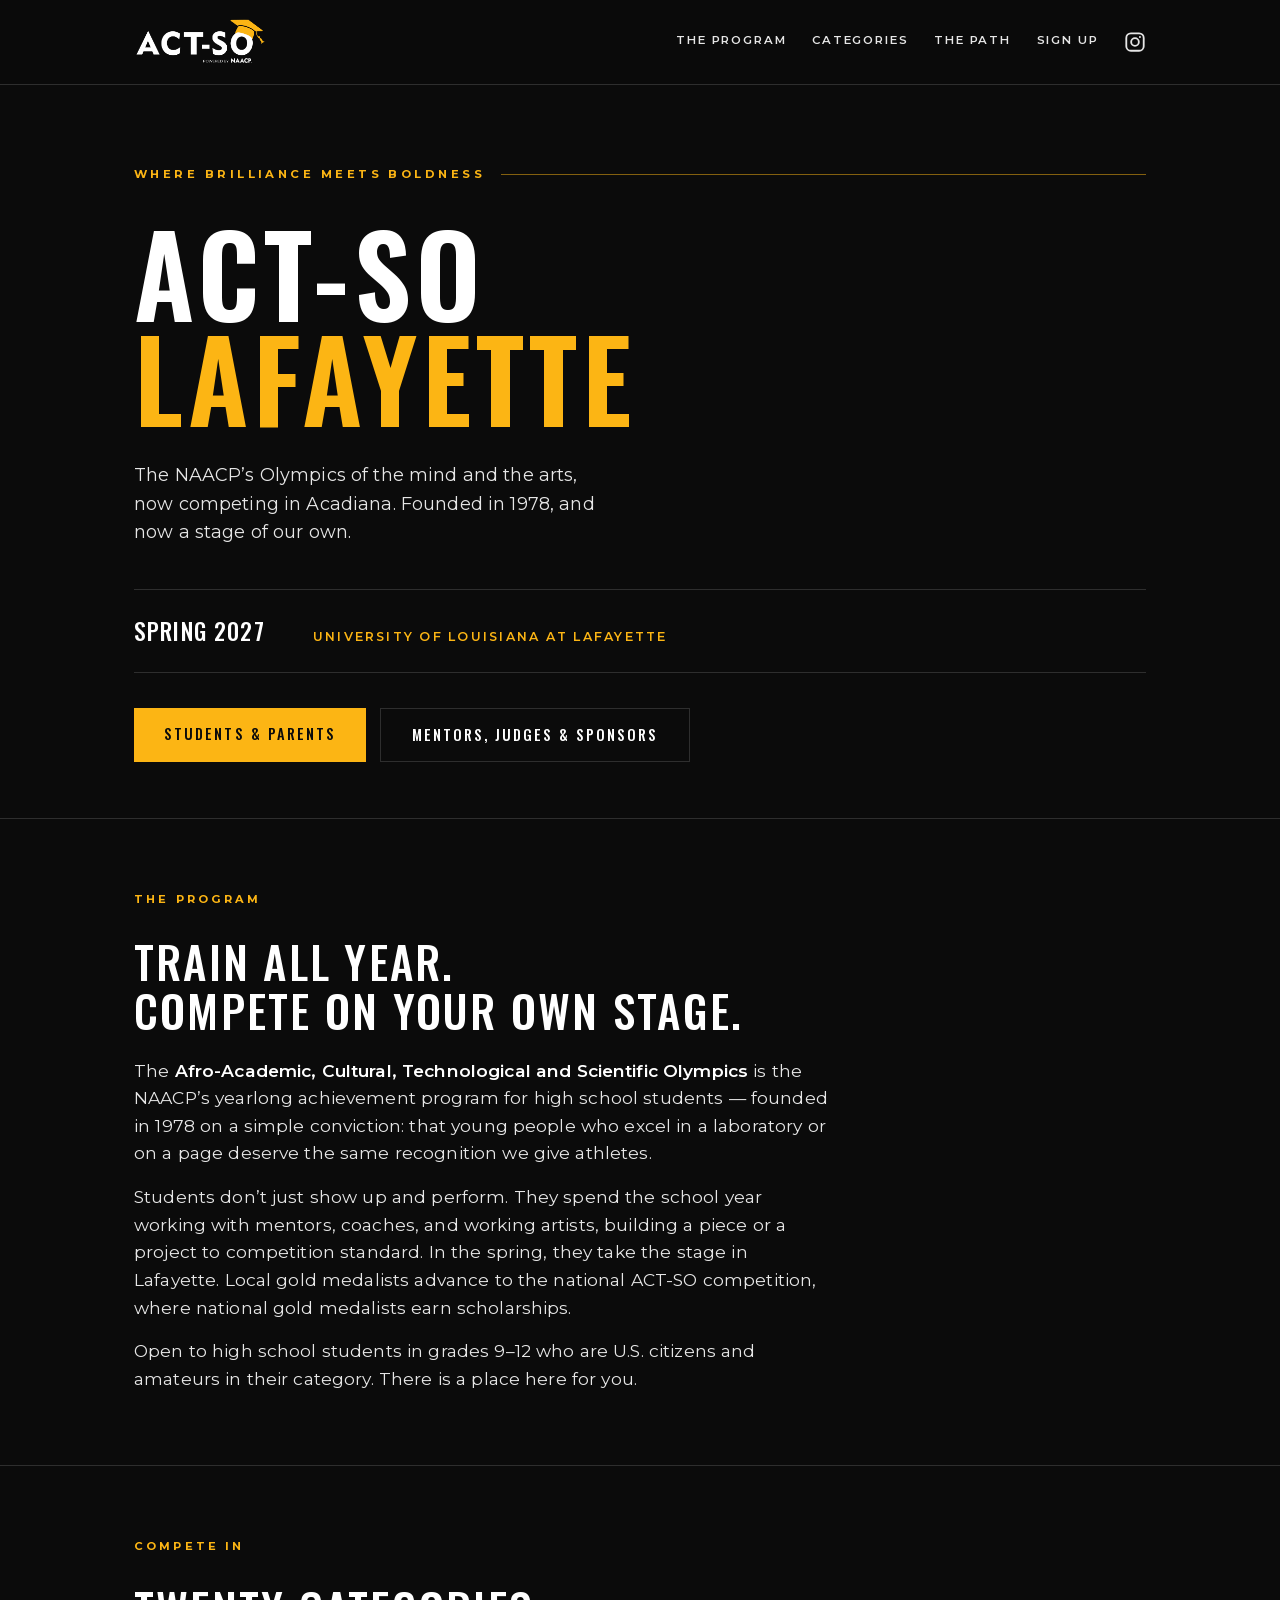
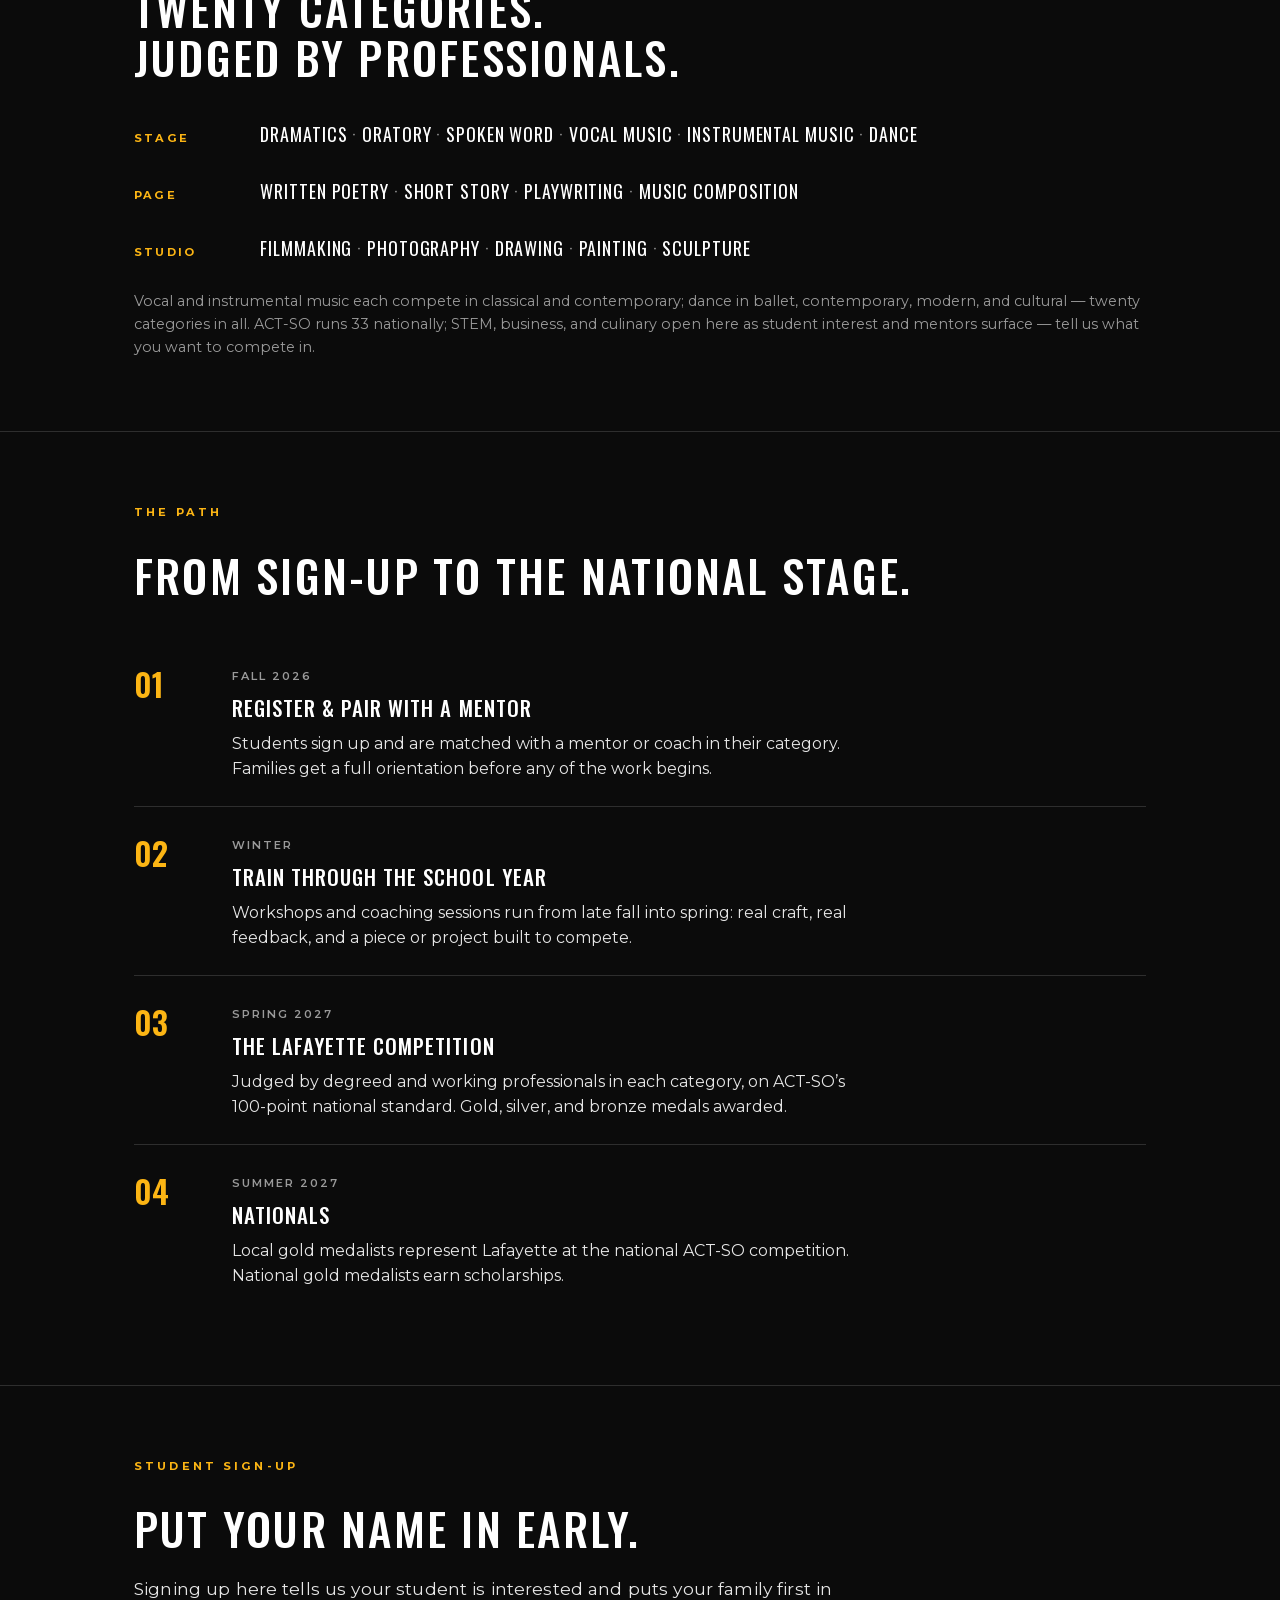
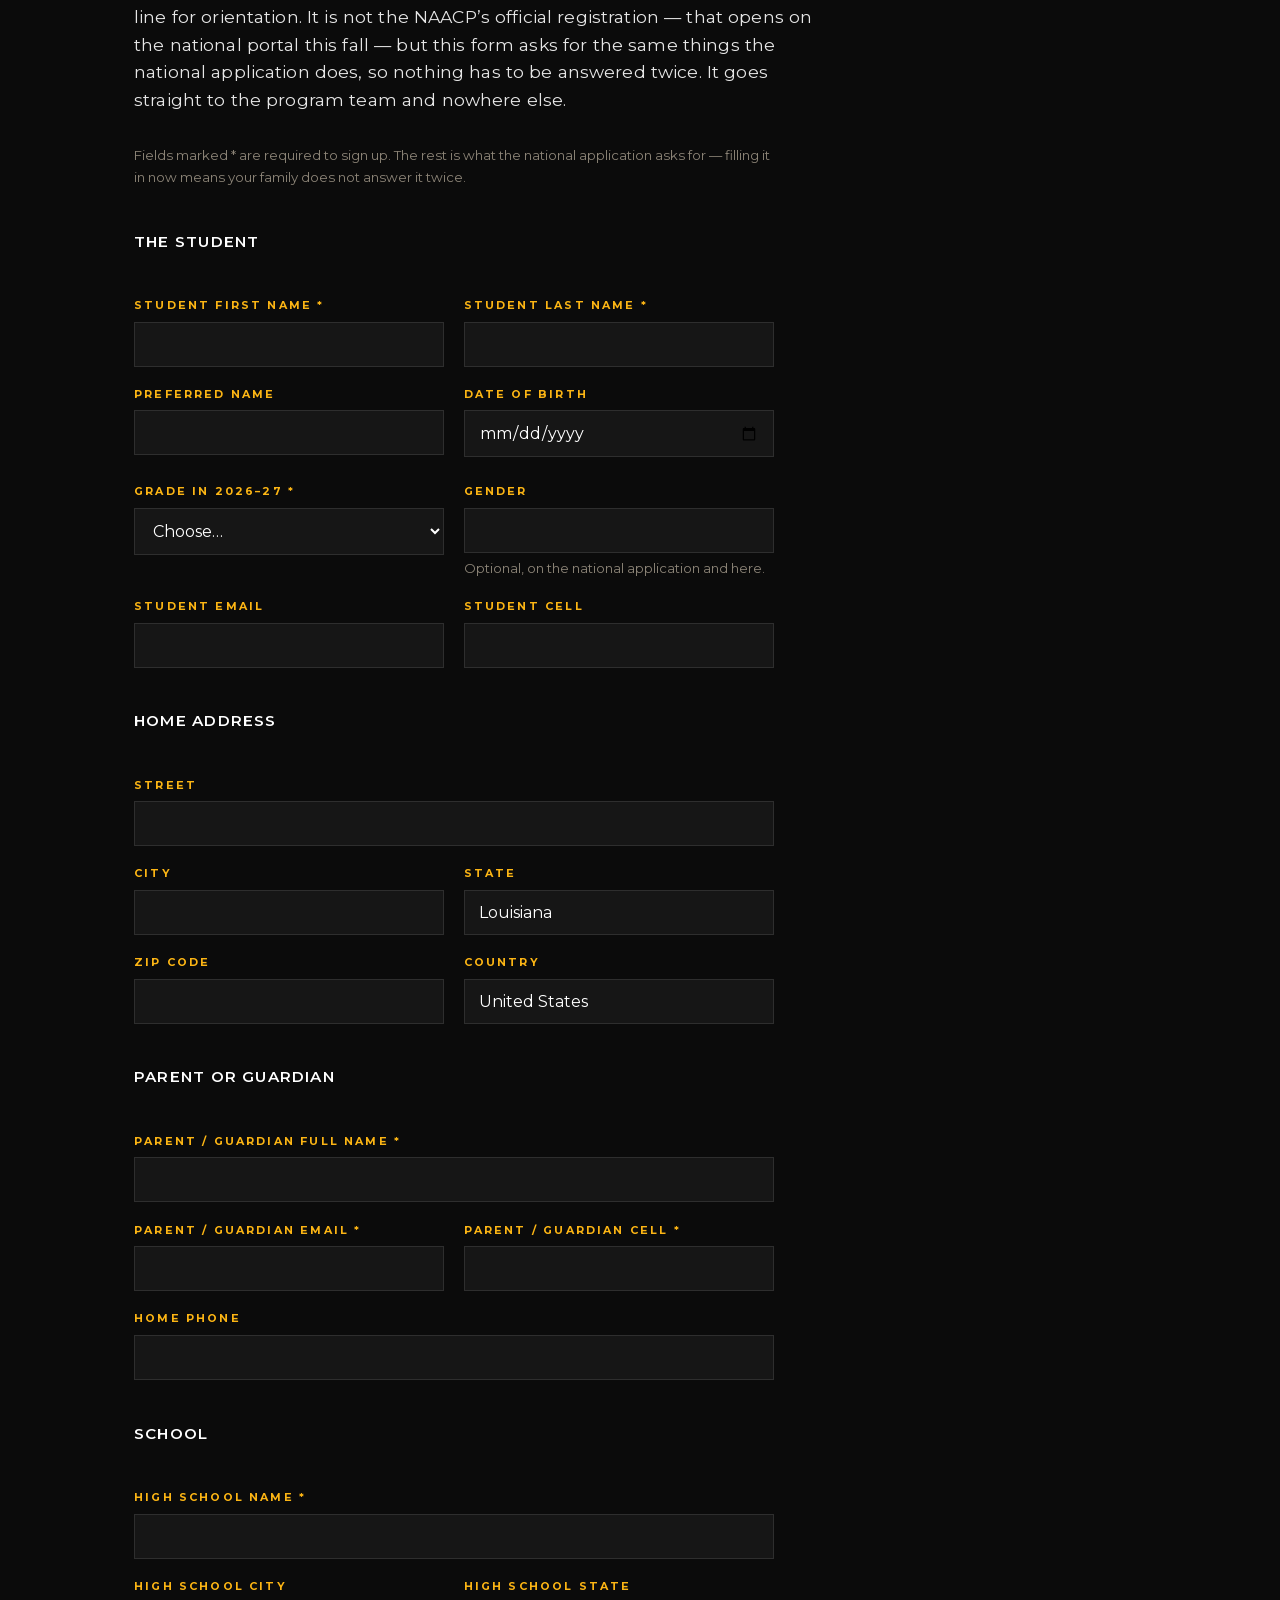
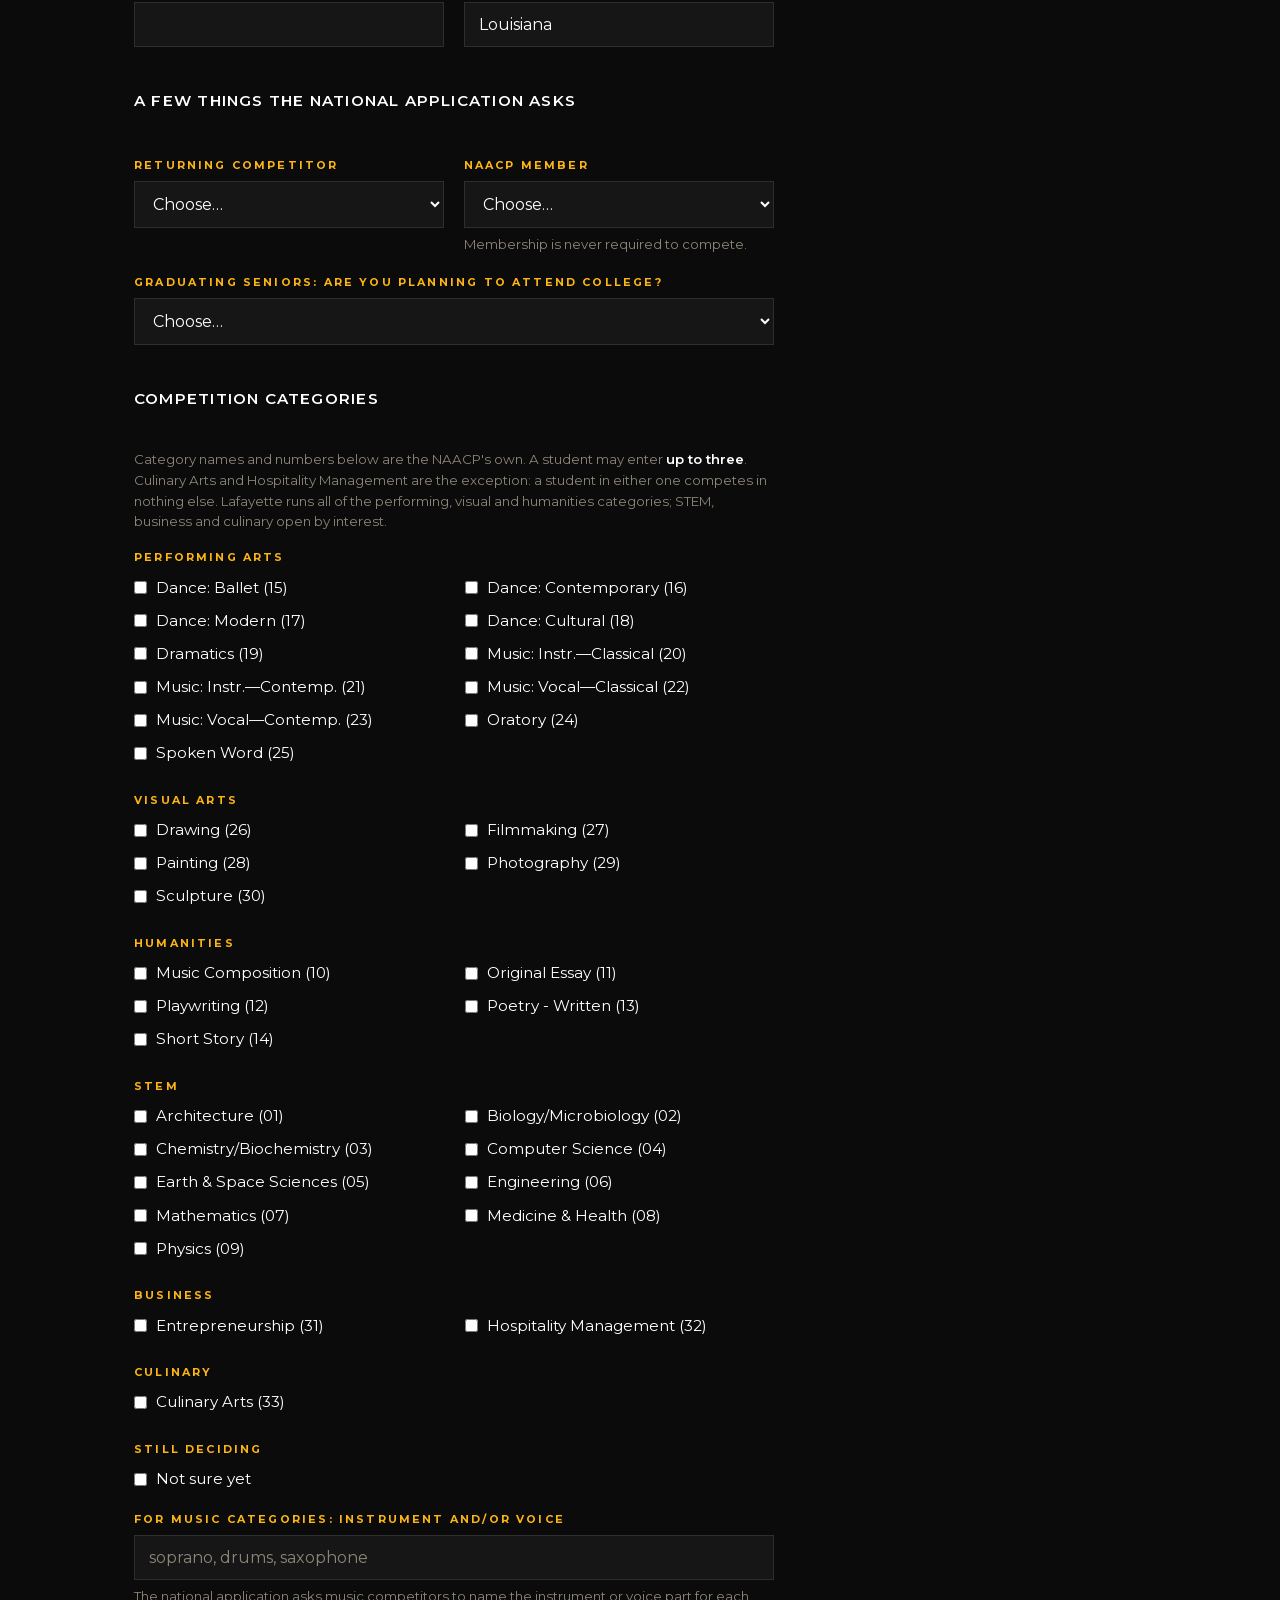
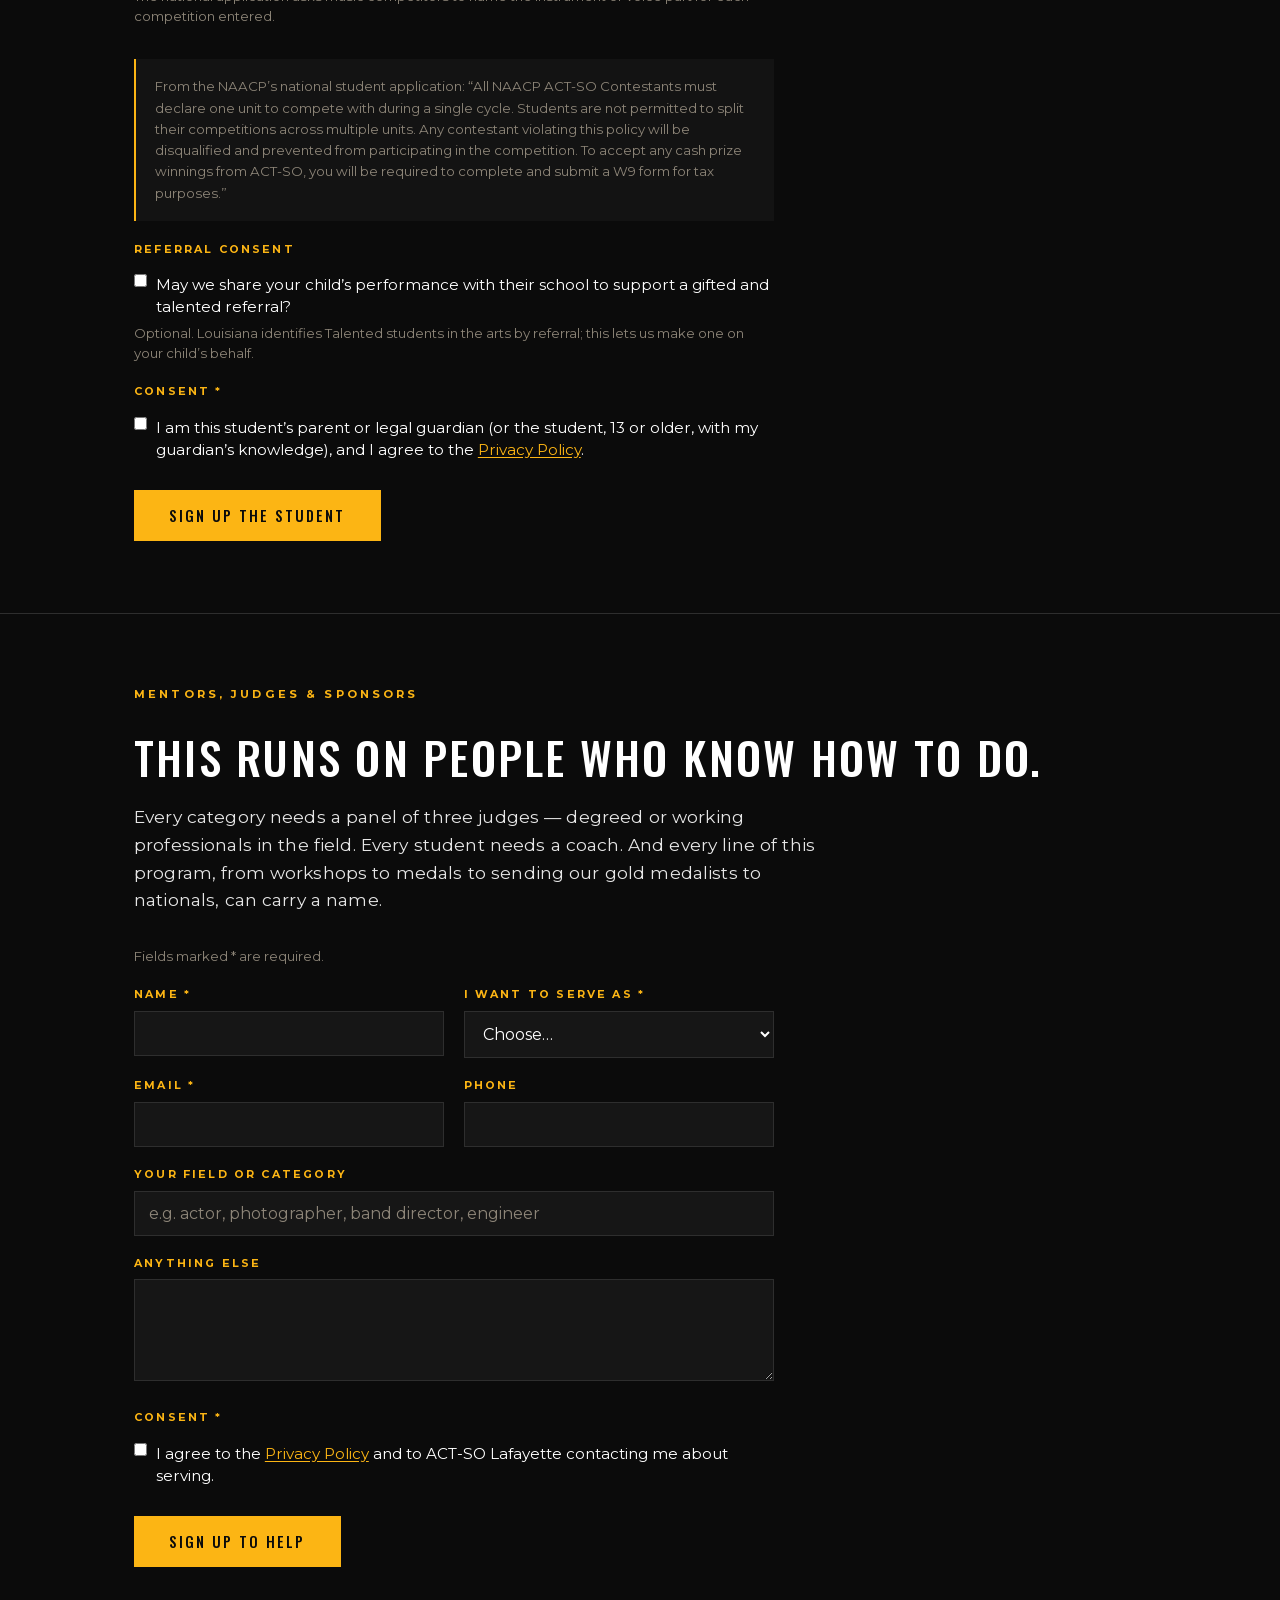
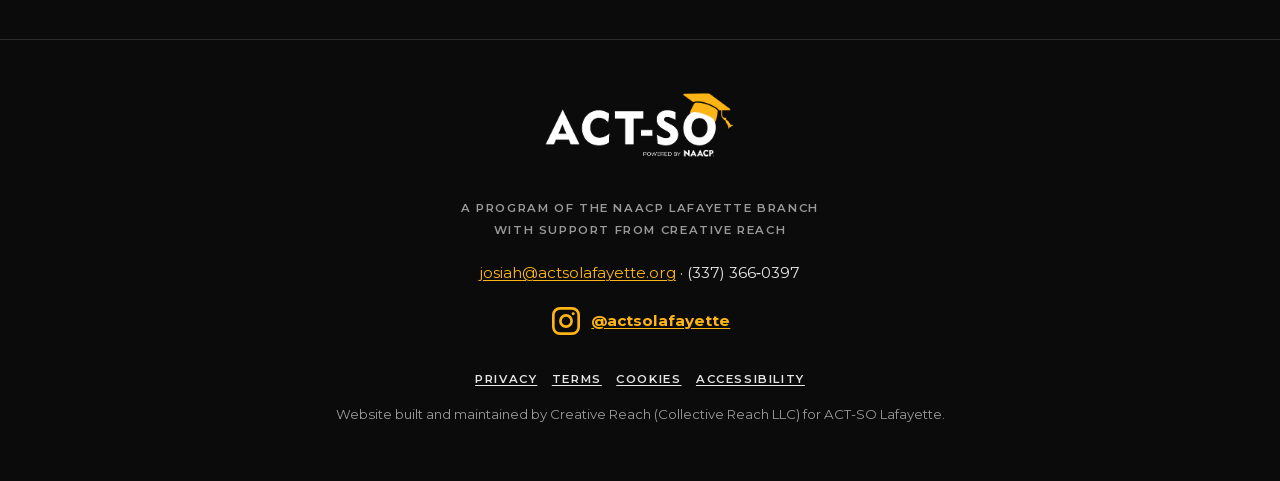
==== commit af7b6c2f: "Student form: warn when the birth year makes the age implausible A year typo is the easiest mistake " ====
--- a/index.html
+++ b/index.html
@@ -153,7 +153,8 @@
           </div>
           <div class="field">
             <label for="s-dob">Date of birth</label>
-            <input id="s-dob" name="dob" type="date" autocomplete="off">
+            <input id="s-dob" name="dob" type="date" autocomplete="off" aria-describedby="s-dob-hint">
+            <p class="hint" id="s-dob-hint" data-dob-hint></p>
           </div>
         </div>
         <div class="field-row">
@@ -554,6 +555,33 @@
       fr.readAsDataURL(file);
     });
   }
+
+  // A typo in the year is the easiest mistake on this form to make and the
+  // hardest to catch later: "2019" for "2009" produces a six-year-old freshman,
+  // and nobody notices until someone reads the email. So we WARN and let them
+  // through — a student who skipped grades or is finishing a fifth year is real,
+  // and the form should not call them a mistake.
+  document.querySelectorAll('form[data-form="student"]').forEach(function (form) {
+    var dob = form.querySelector('[name=dob]');
+    var hint = form.querySelector('[data-dob-hint]');
+    if (!dob || !hint) return;
+    dob.addEventListener('change', function () {
+      hint.textContent = '';
+      hint.classList.remove('bad');
+      if (!dob.value) return;
+      var b = new Date(dob.value + 'T00:00:00');
+      if (isNaN(b)) return;
+      var now = new Date();
+      var age = now.getFullYear() - b.getFullYear();
+      var m = now.getMonth() - b.getMonth();
+      if (m < 0 || (m === 0 && now.getDate() < b.getDate())) age--;
+      if (age < 13 || age > 19) {
+        hint.textContent = 'That birthday makes them ' + age + '. ACT-SO is grades 9 through 12, '
+          + 'so most students are 13 to 19 \u2014 check the year. If it is right, carry on.';
+        hint.classList.add('bad');
+      }
+    });
+  });
 
   document.querySelectorAll('form[data-form="volunteer"]').forEach(function (form) {
     var role = form.querySelector('[name=role]');
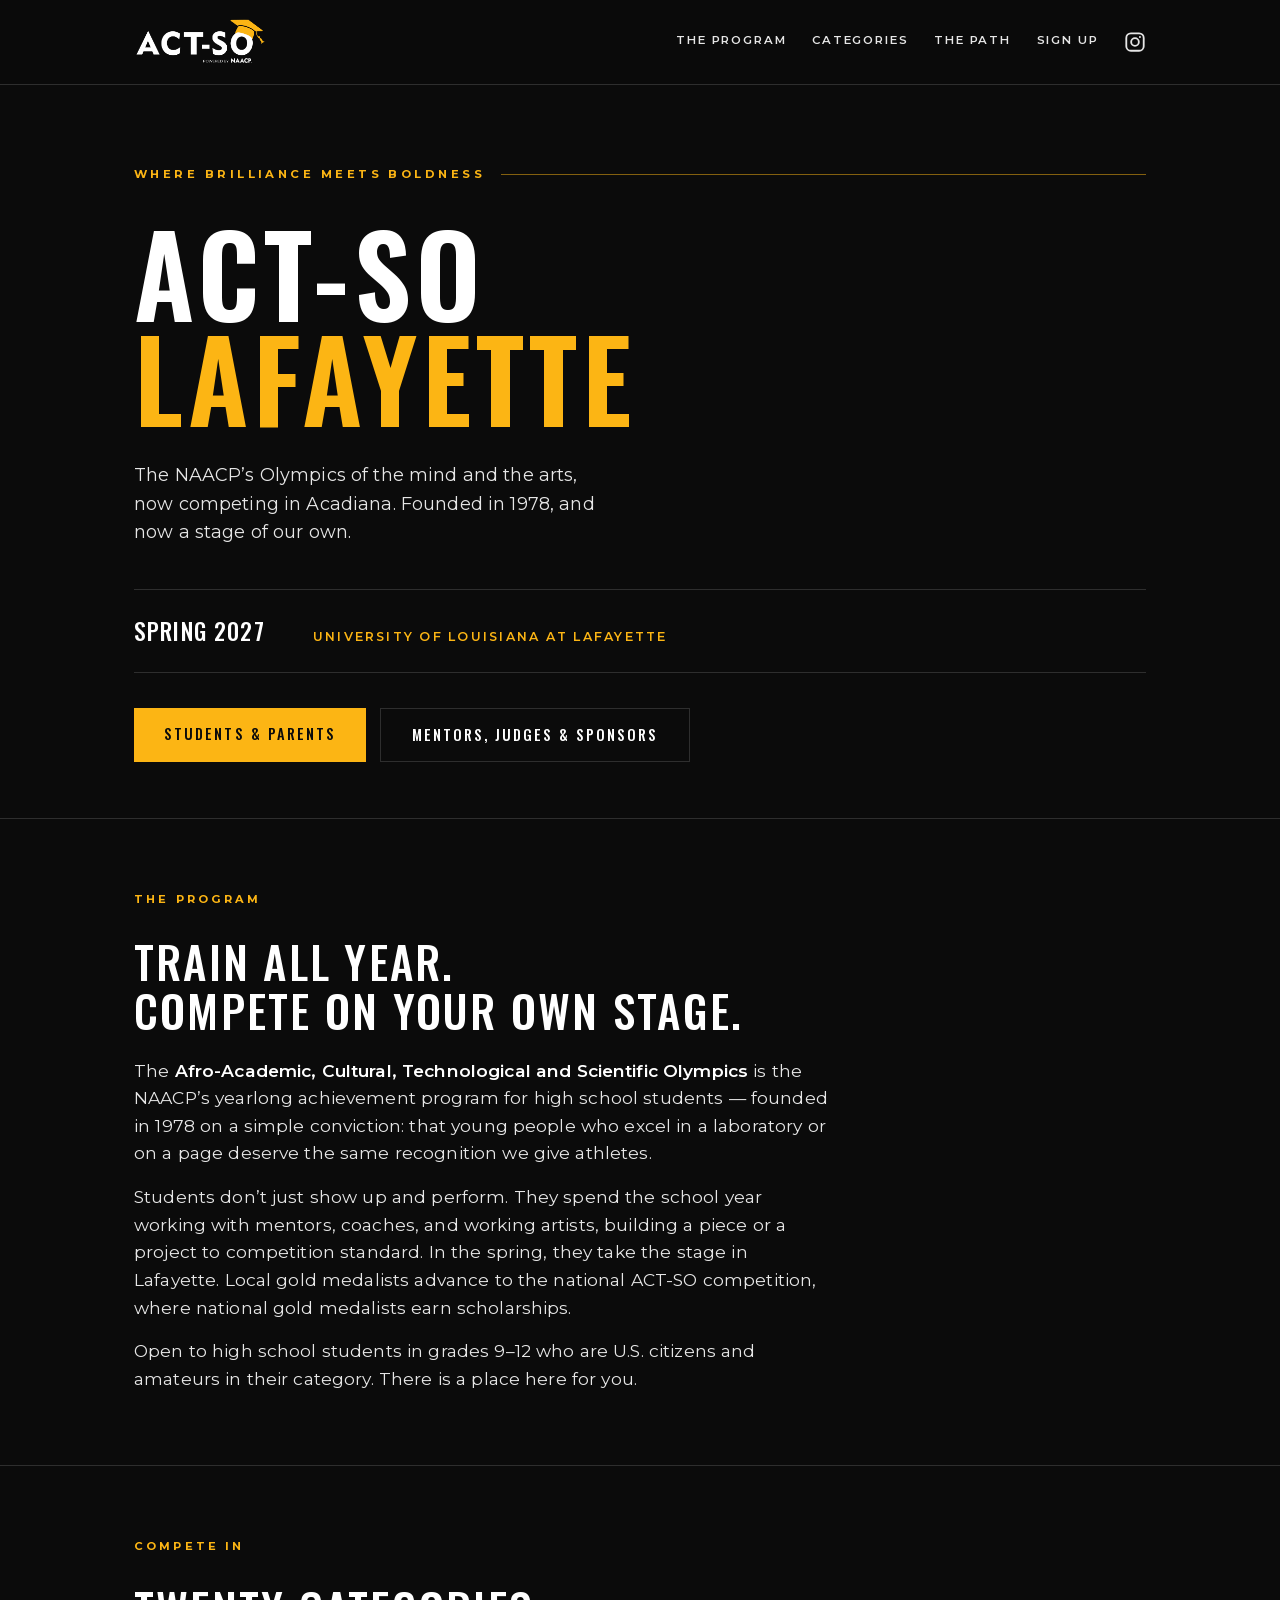
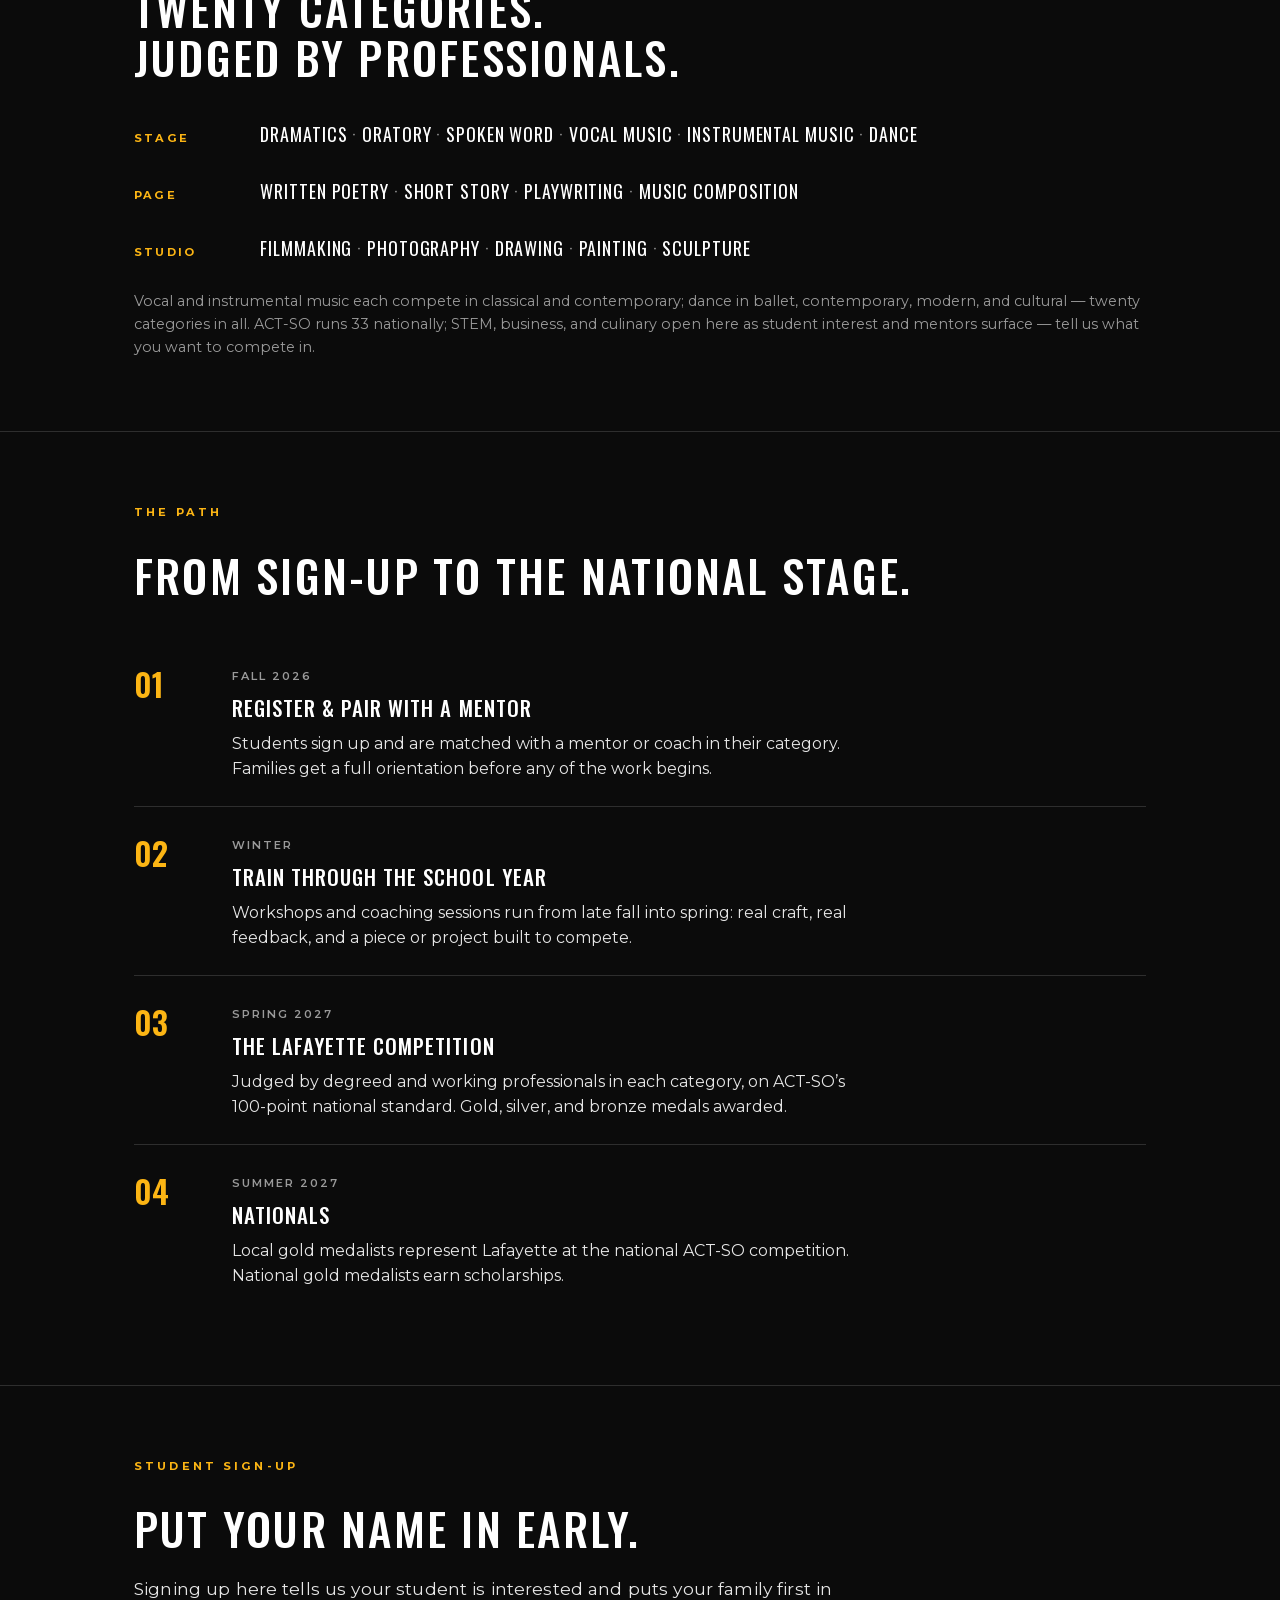
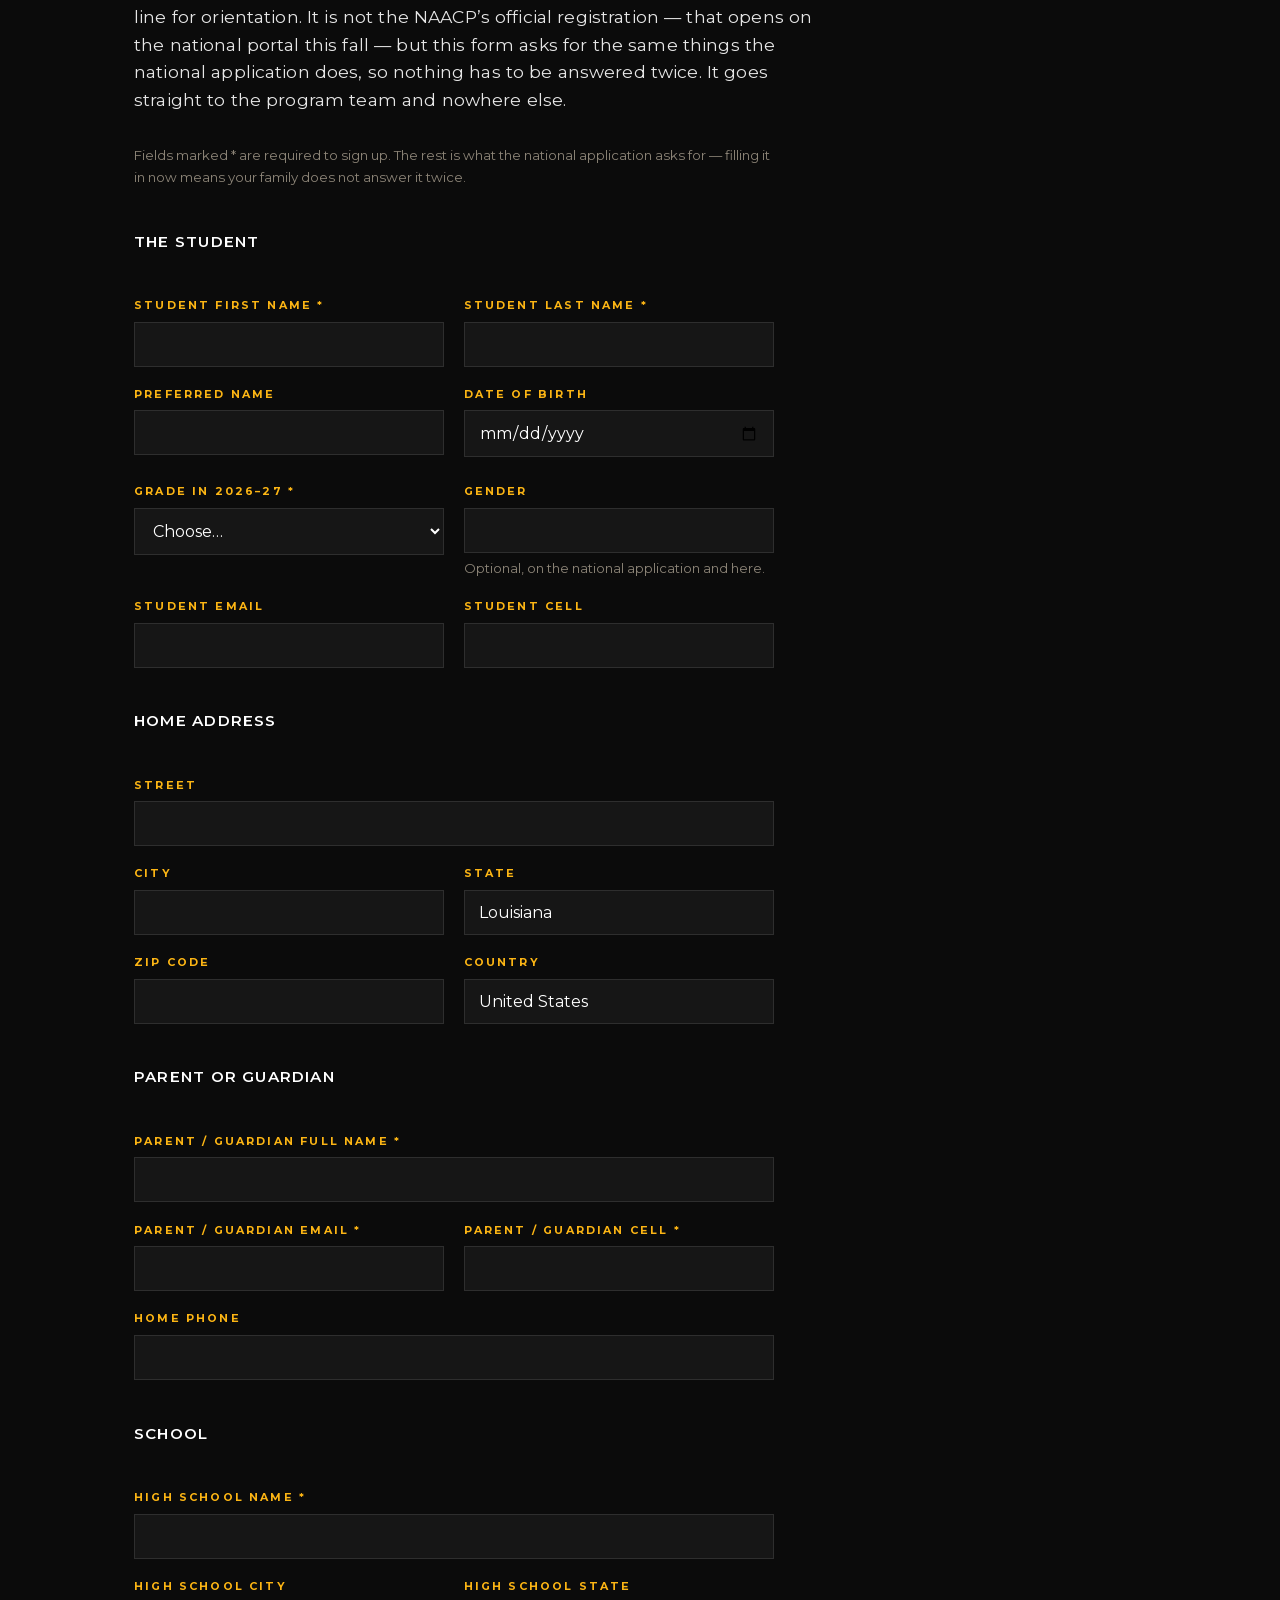
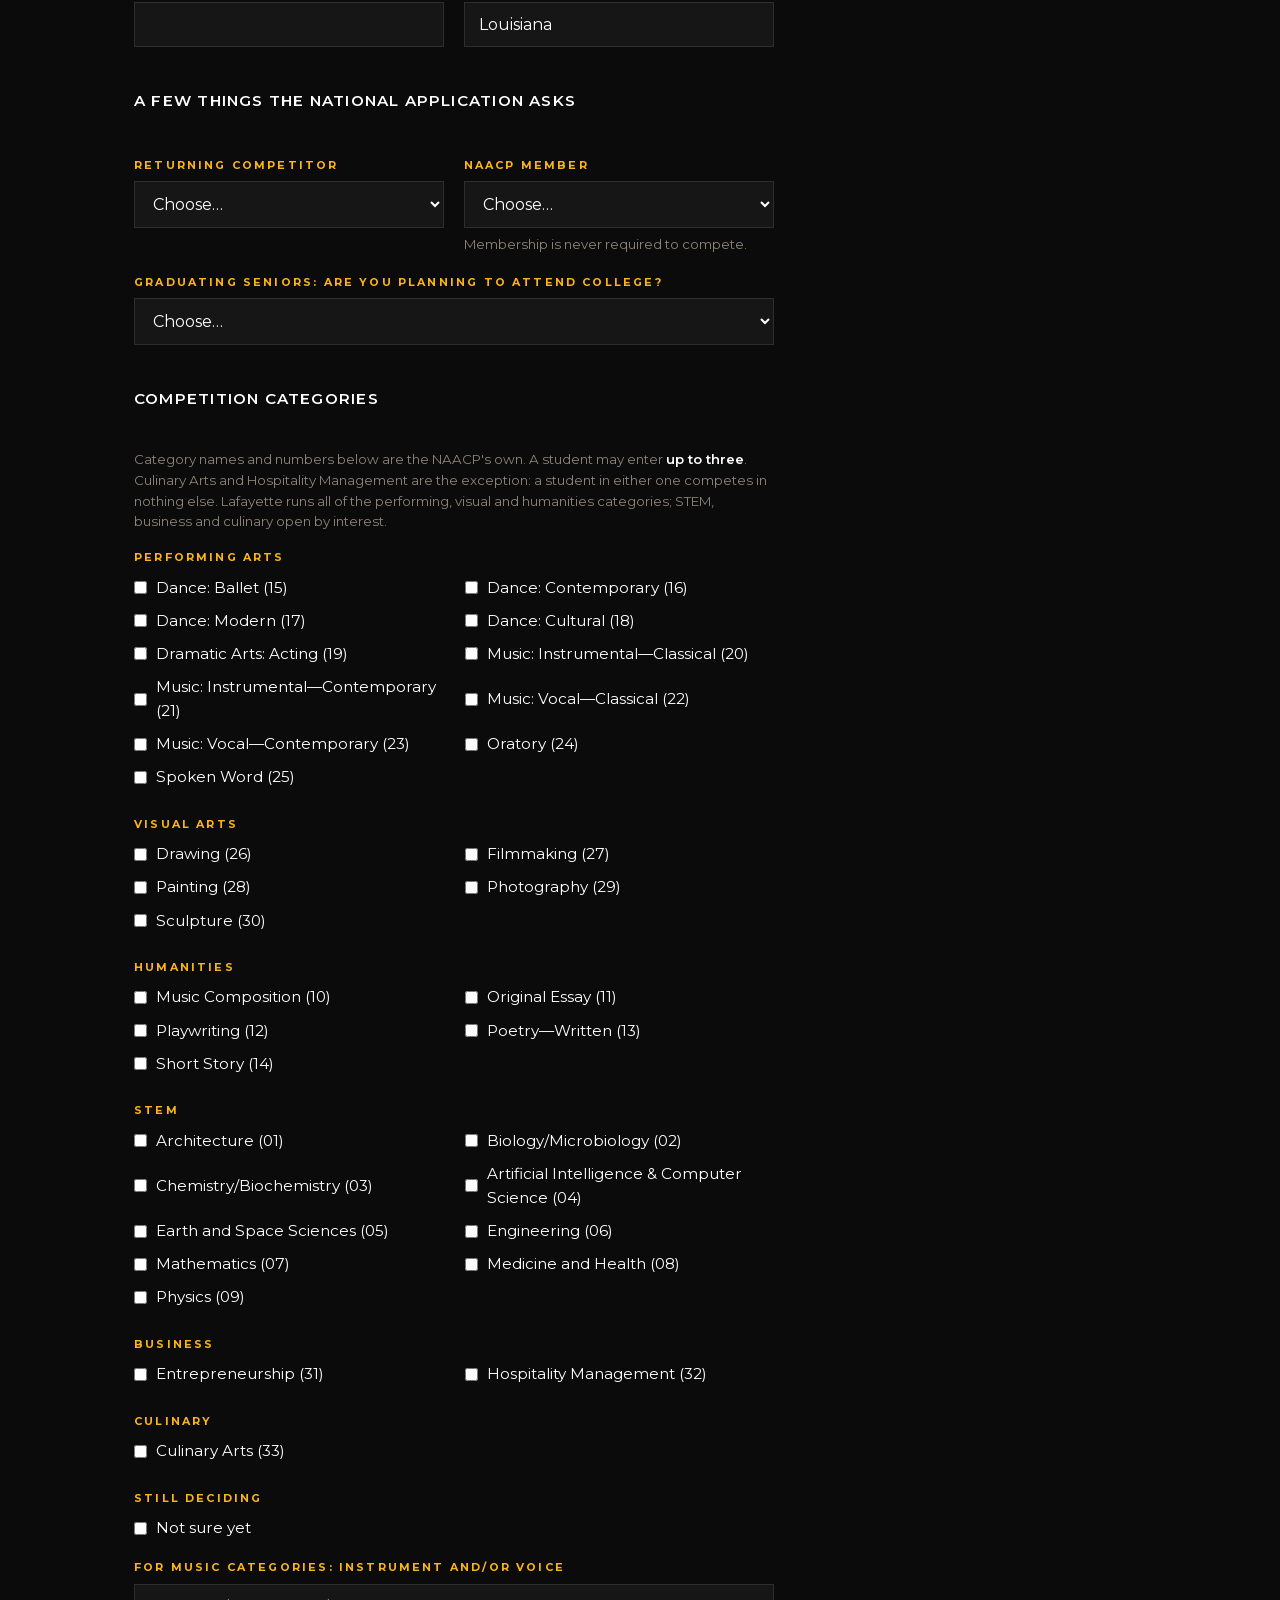
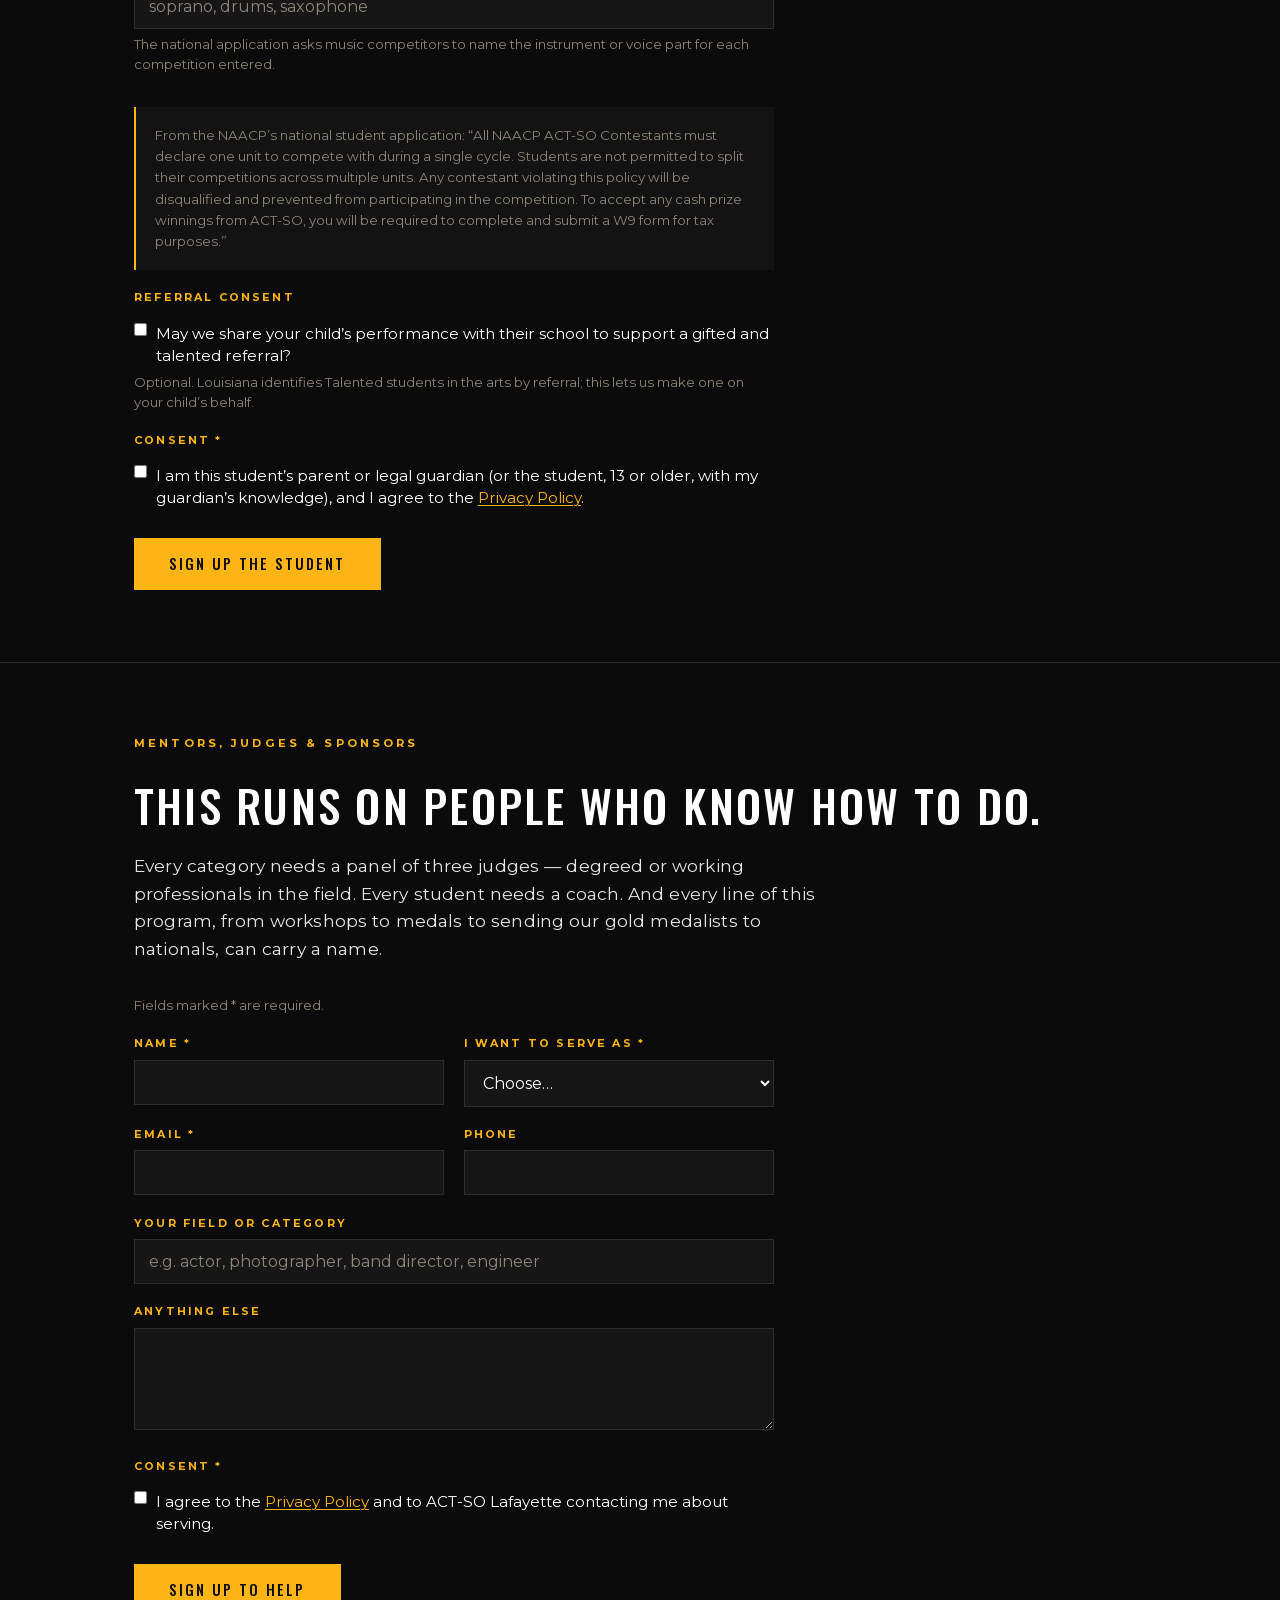
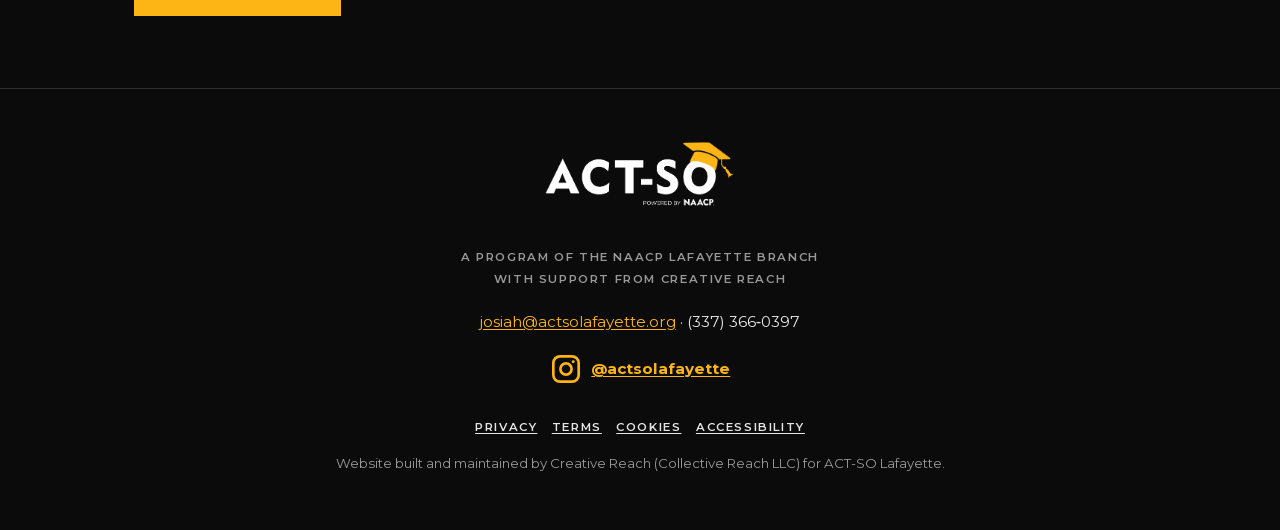
==== commit bfb4888c: "The category a student ticks is the category Calltime knows Eight of the thirty-three category label" ====
--- a/index.html
+++ b/index.html
@@ -294,11 +294,11 @@
           <label><input type="checkbox" name="categories" value="Dance: Contemporary (16)"> Dance: Contemporary (16)</label>
           <label><input type="checkbox" name="categories" value="Dance: Modern (17)"> Dance: Modern (17)</label>
           <label><input type="checkbox" name="categories" value="Dance: Cultural (18)"> Dance: Cultural (18)</label>
-          <label><input type="checkbox" name="categories" value="Dramatics (19)"> Dramatics (19)</label>
-          <label><input type="checkbox" name="categories" value="Music: Instr.&mdash;Classical (20)"> Music: Instr.&mdash;Classical (20)</label>
-          <label><input type="checkbox" name="categories" value="Music: Instr.&mdash;Contemp. (21)"> Music: Instr.&mdash;Contemp. (21)</label>
+          <label><input type="checkbox" name="categories" value="Dramatic Arts: Acting (19)"> Dramatic Arts: Acting (19)</label>
+          <label><input type="checkbox" name="categories" value="Music: Instrumental&mdash;Classical (20)"> Music: Instrumental&mdash;Classical (20)</label>
+          <label><input type="checkbox" name="categories" value="Music: Instrumental&mdash;Contemporary (21)"> Music: Instrumental&mdash;Contemporary (21)</label>
           <label><input type="checkbox" name="categories" value="Music: Vocal&mdash;Classical (22)"> Music: Vocal&mdash;Classical (22)</label>
-          <label><input type="checkbox" name="categories" value="Music: Vocal&mdash;Contemp. (23)"> Music: Vocal&mdash;Contemp. (23)</label>
+          <label><input type="checkbox" name="categories" value="Music: Vocal&mdash;Contemporary (23)"> Music: Vocal&mdash;Contemporary (23)</label>
           <label><input type="checkbox" name="categories" value="Oratory (24)"> Oratory (24)</label>
           <label><input type="checkbox" name="categories" value="Spoken Word (25)"> Spoken Word (25)</label>
 
@@ -313,18 +313,18 @@
           <label><input type="checkbox" name="categories" value="Music Composition (10)"> Music Composition (10)</label>
           <label><input type="checkbox" name="categories" value="Original Essay (11)"> Original Essay (11)</label>
           <label><input type="checkbox" name="categories" value="Playwriting (12)"> Playwriting (12)</label>
-          <label><input type="checkbox" name="categories" value="Poetry - Written (13)"> Poetry - Written (13)</label>
+          <label><input type="checkbox" name="categories" value="Poetry&mdash;Written (13)"> Poetry&mdash;Written (13)</label>
           <label><input type="checkbox" name="categories" value="Short Story (14)"> Short Story (14)</label>
 
           <p class="pick-group">STEM</p>
           <label><input type="checkbox" name="categories" value="Architecture (01)"> Architecture (01)</label>
           <label><input type="checkbox" name="categories" value="Biology/Microbiology (02)"> Biology/Microbiology (02)</label>
           <label><input type="checkbox" name="categories" value="Chemistry/Biochemistry (03)"> Chemistry/Biochemistry (03)</label>
-          <label><input type="checkbox" name="categories" value="Computer Science (04)"> Computer Science (04)</label>
-          <label><input type="checkbox" name="categories" value="Earth &amp; Space Sciences (05)"> Earth &amp; Space Sciences (05)</label>
+          <label><input type="checkbox" name="categories" value="Artificial Intelligence &amp; Computer Science (04)"> Artificial Intelligence &amp; Computer Science (04)</label>
+          <label><input type="checkbox" name="categories" value="Earth and Space Sciences (05)"> Earth and Space Sciences (05)</label>
           <label><input type="checkbox" name="categories" value="Engineering (06)"> Engineering (06)</label>
           <label><input type="checkbox" name="categories" value="Mathematics (07)"> Mathematics (07)</label>
-          <label><input type="checkbox" name="categories" value="Medicine &amp; Health (08)"> Medicine &amp; Health (08)</label>
+          <label><input type="checkbox" name="categories" value="Medicine and Health (08)"> Medicine and Health (08)</label>
           <label><input type="checkbox" name="categories" value="Physics (09)"> Physics (09)</label>
 
           <p class="pick-group">Business</p>
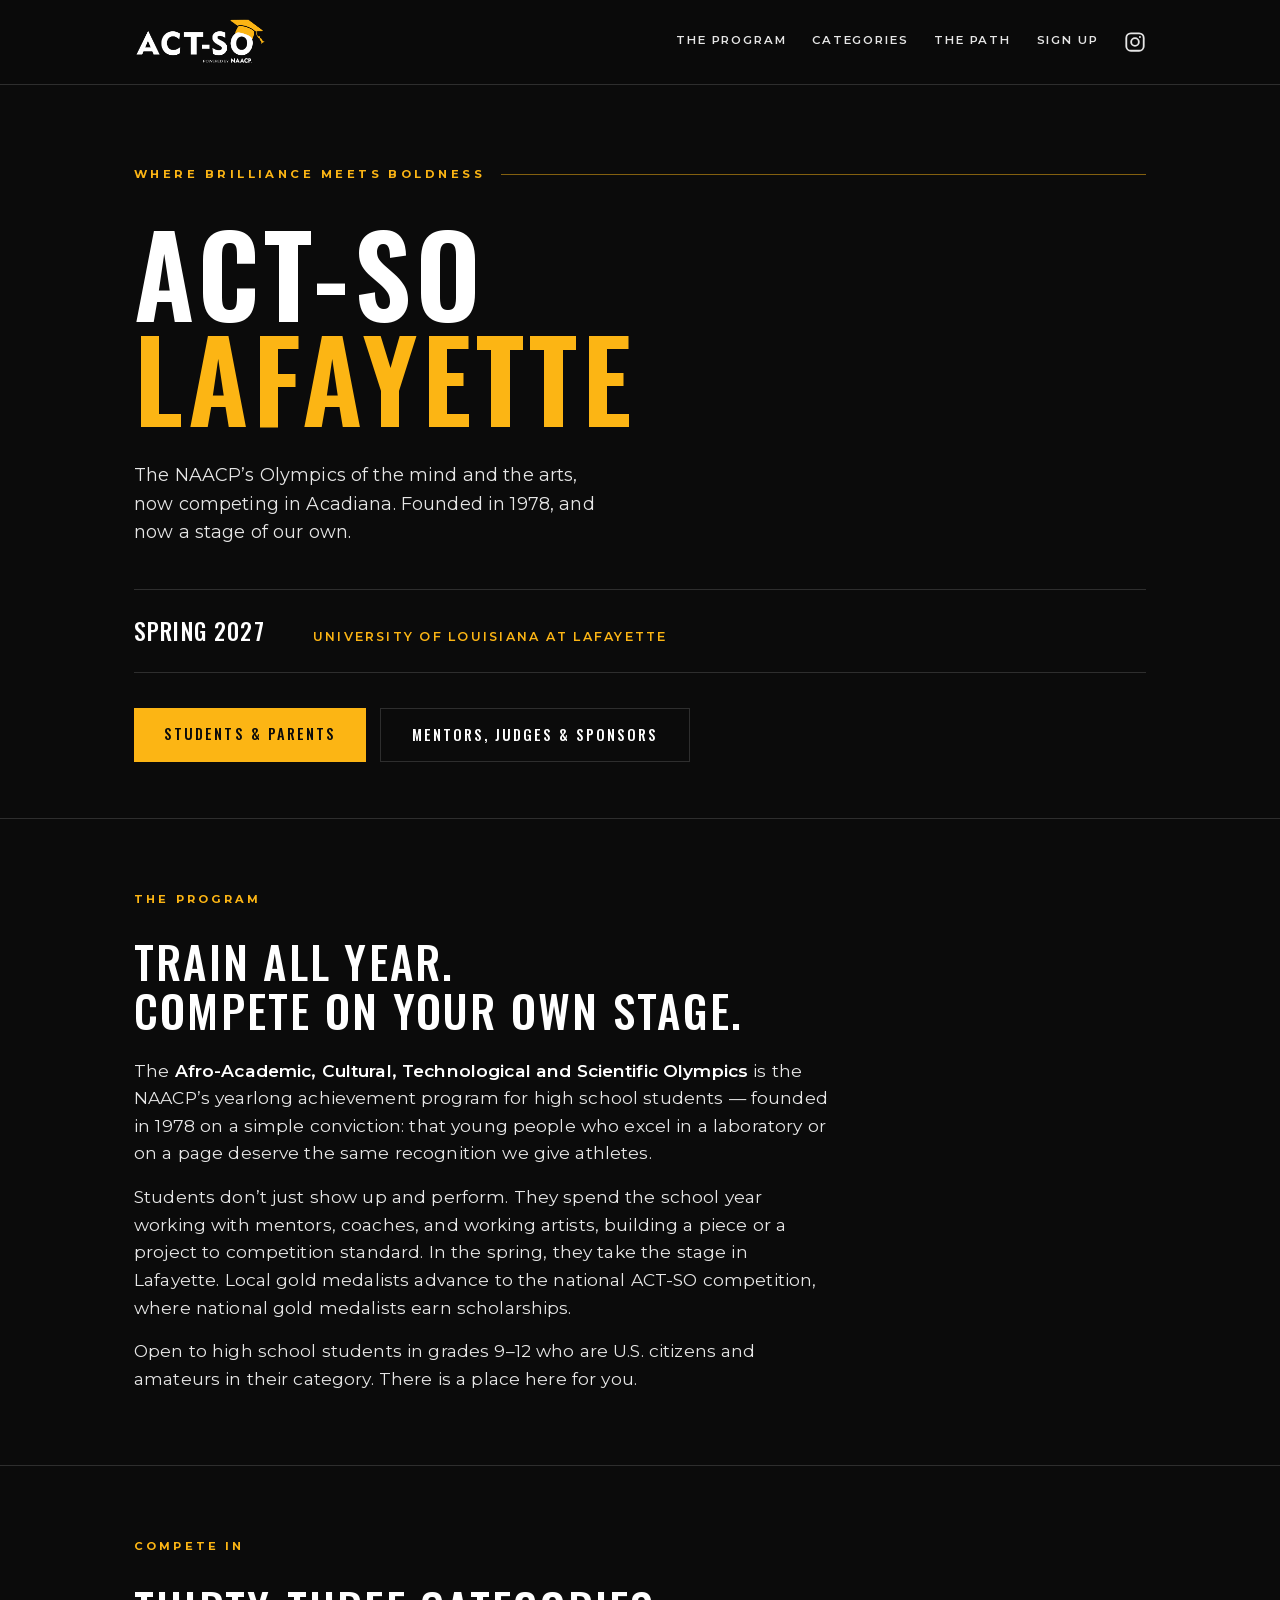
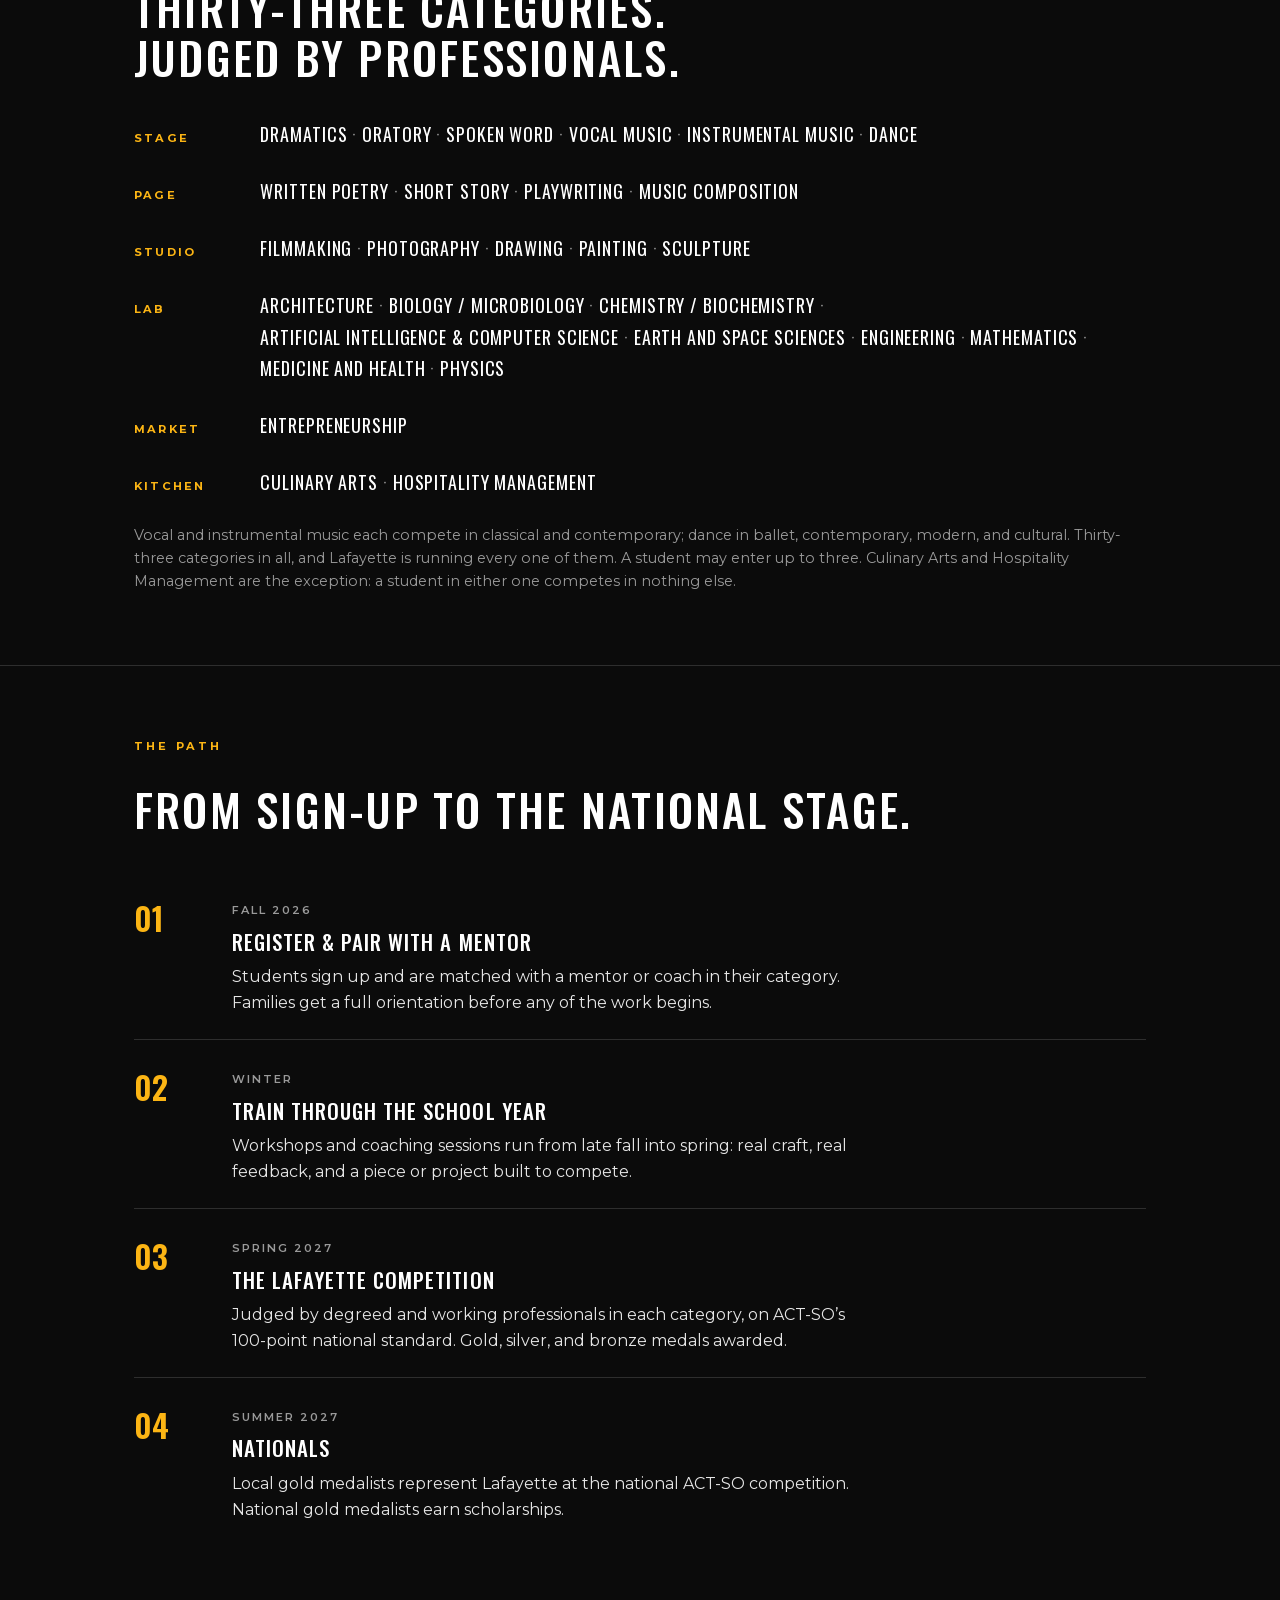
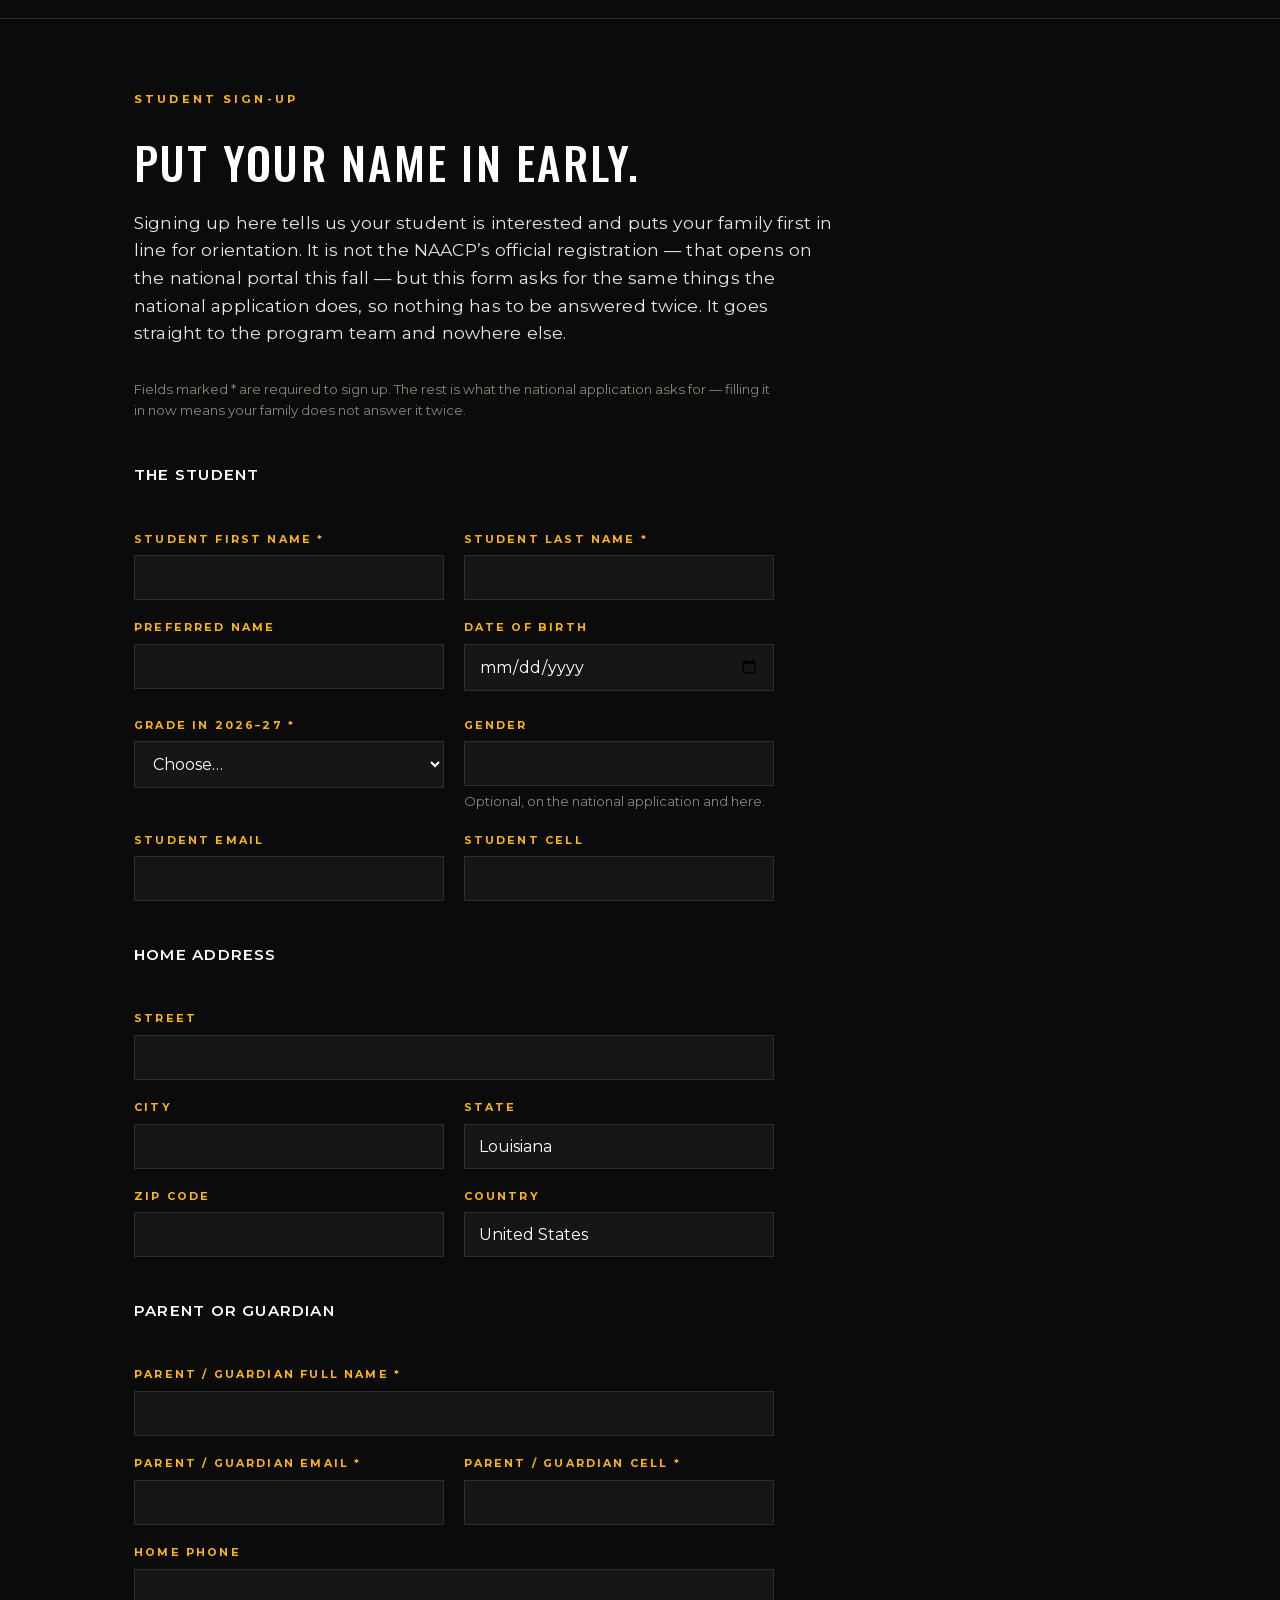
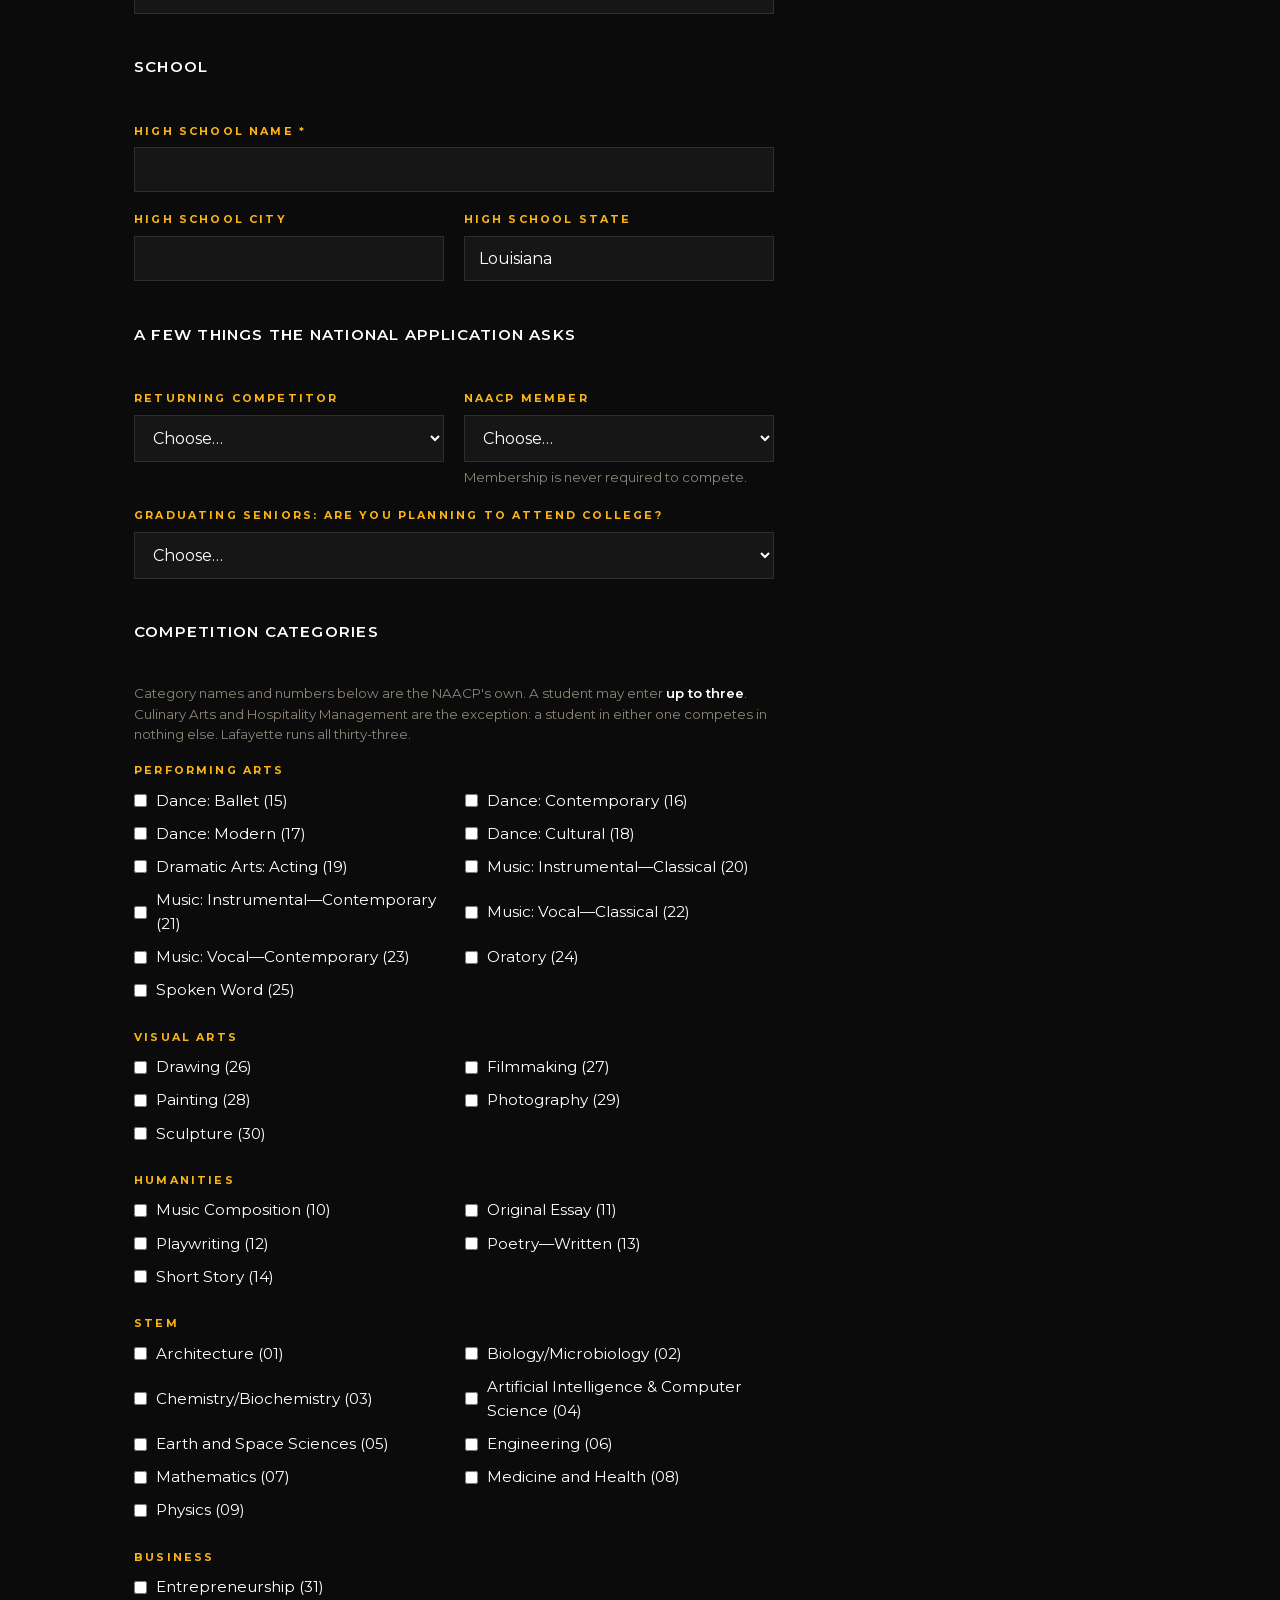
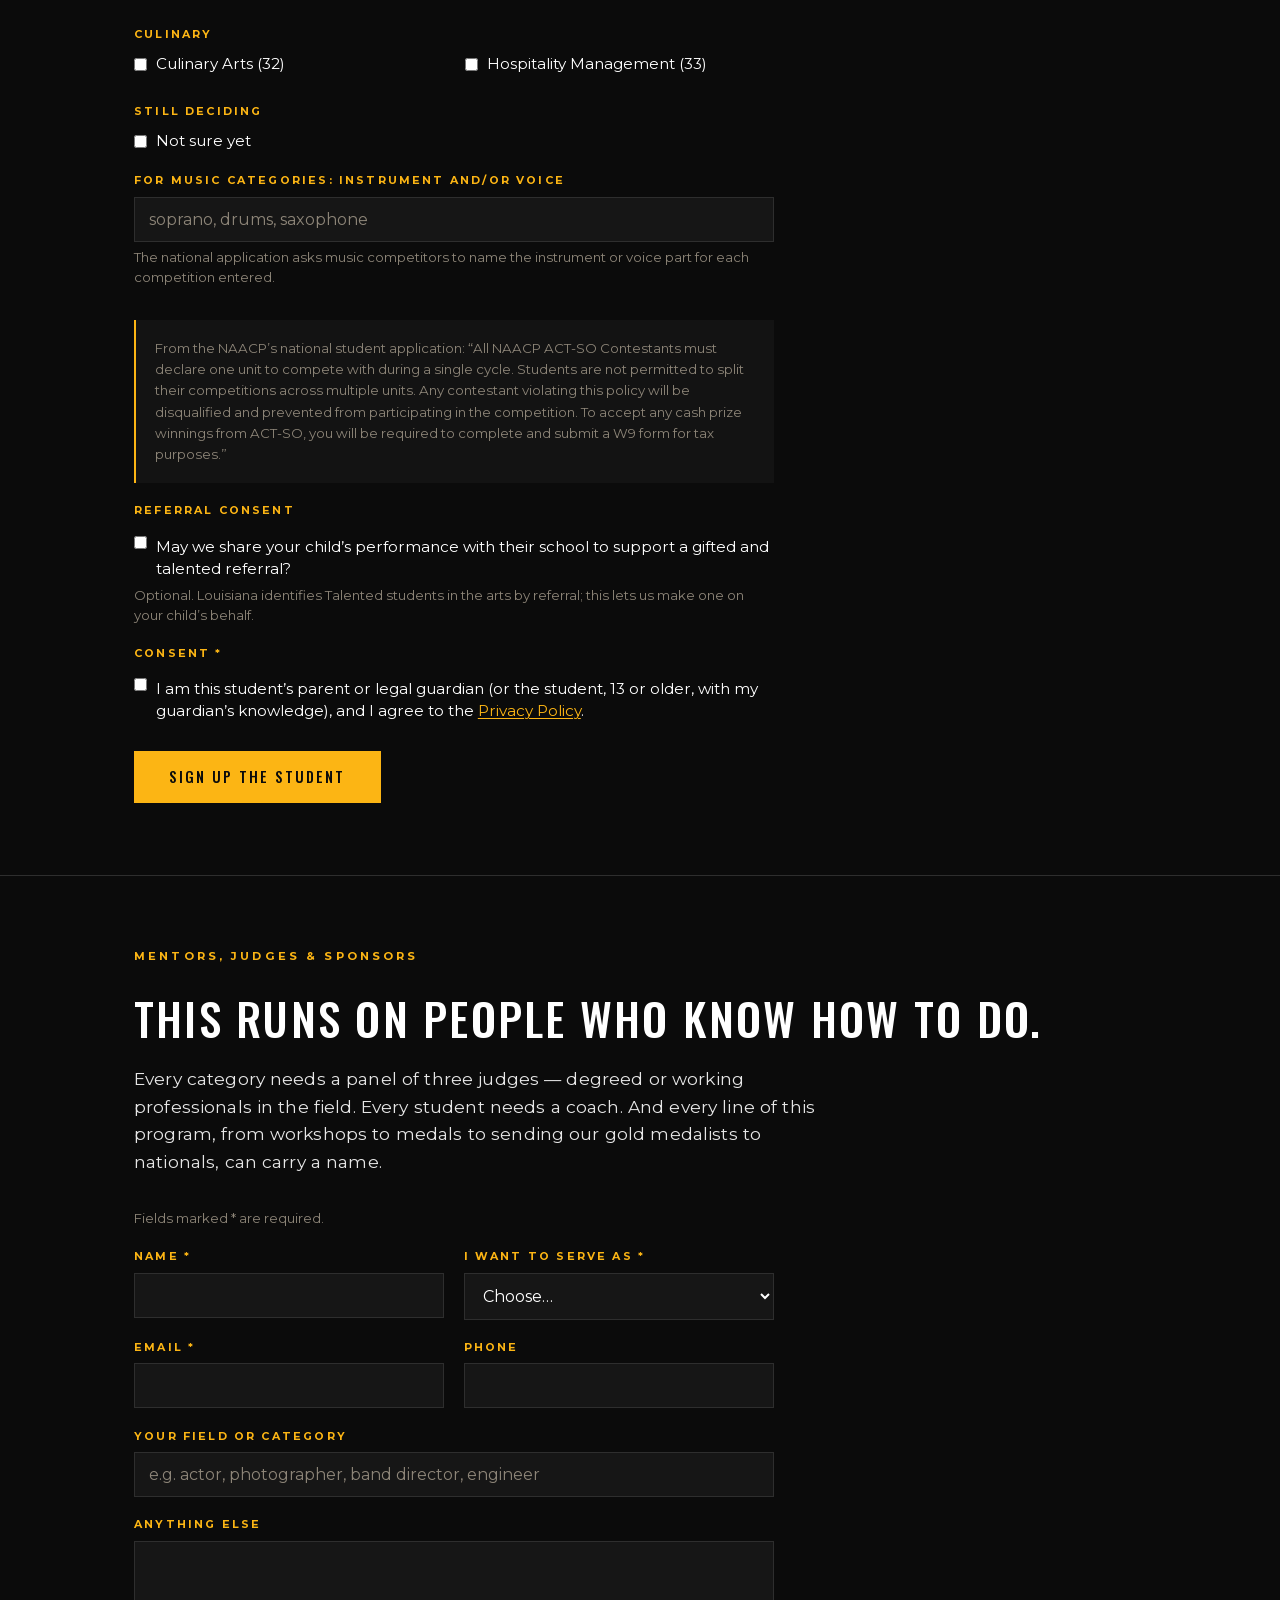
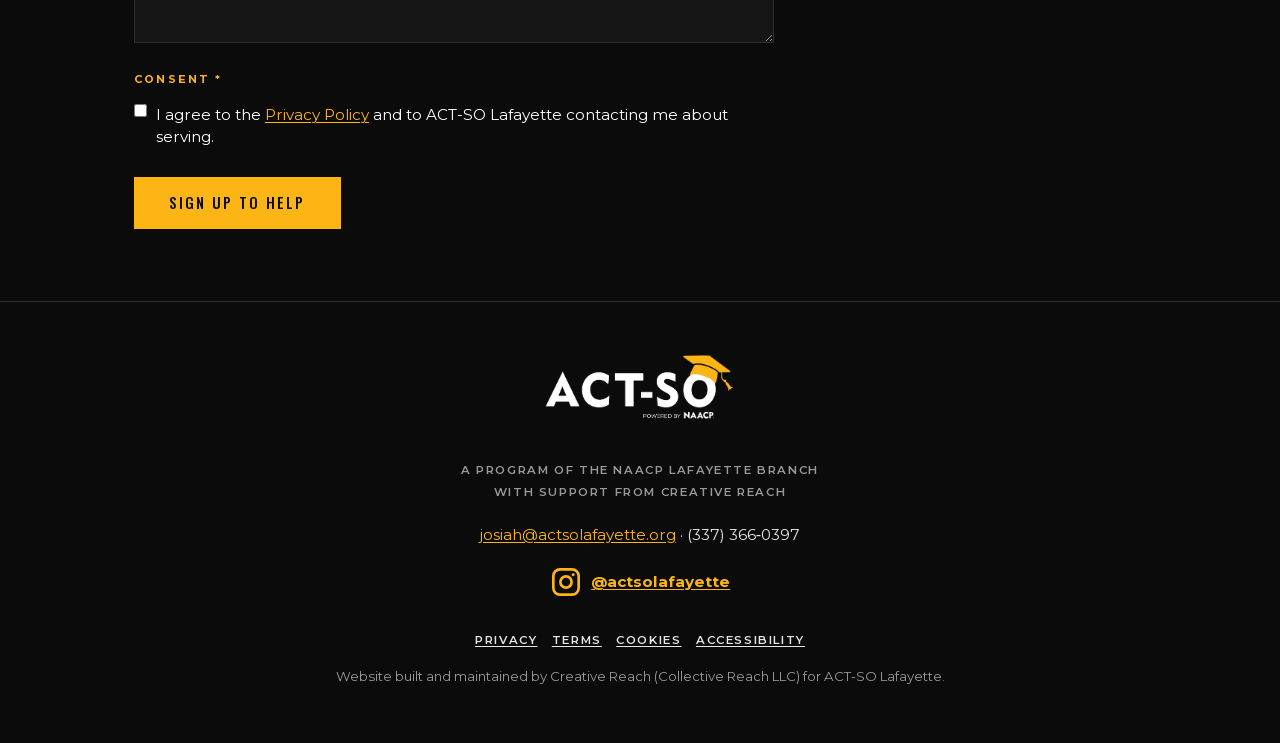
==== commit c165e7c6: "All 33 categories, and fix the Culinary/Hospitality numbers Ravis, 2026-09-17: Lafayette competes in" ====
--- a/index.html
+++ b/index.html
@@ -60,7 +60,7 @@
 <section id="compete">
   <div class="wrap">
     <p class="label">Compete In</p>
-    <h2>Twenty categories.<br>Judged by professionals.</h2>
+    <h2>Thirty-three categories.<br>Judged by professionals.</h2>
     <div class="groups">
       <div class="group">
         <p class="g">Stage</p>
@@ -74,8 +74,20 @@
         <p class="g">Studio</p>
         <p class="list">Filmmaking <span class="sep">&middot;</span> Photography <span class="sep">&middot;</span> Drawing <span class="sep">&middot;</span> Painting <span class="sep">&middot;</span> Sculpture</p>
       </div>
+      <div class="group">
+        <p class="g">Lab</p>
+        <p class="list">Architecture <span class="sep">&middot;</span> Biology&nbsp;/&nbsp;Microbiology <span class="sep">&middot;</span> Chemistry&nbsp;/&nbsp;Biochemistry <span class="sep">&middot;</span> Artificial&nbsp;Intelligence&nbsp;&amp;&nbsp;Computer&nbsp;Science <span class="sep">&middot;</span> Earth&nbsp;and&nbsp;Space&nbsp;Sciences <span class="sep">&middot;</span> Engineering <span class="sep">&middot;</span> Mathematics <span class="sep">&middot;</span> Medicine&nbsp;and&nbsp;Health <span class="sep">&middot;</span> Physics</p>
+      </div>
+      <div class="group">
+        <p class="g">Market</p>
+        <p class="list">Entrepreneurship</p>
+      </div>
+      <div class="group">
+        <p class="g">Kitchen</p>
+        <p class="list">Culinary&nbsp;Arts <span class="sep">&middot;</span> Hospitality&nbsp;Management</p>
+      </div>
     </div>
-    <p class="more-note">Vocal and instrumental music each compete in classical and contemporary; dance in ballet, contemporary, modern, and cultural &mdash; twenty categories in all. ACT-SO runs 33 nationally; STEM, business, and culinary open here as student interest and mentors surface &mdash; tell us what you want to compete in.</p>
+    <p class="more-note">Vocal and instrumental music each compete in classical and contemporary; dance in ballet, contemporary, modern, and cultural. Thirty-three categories in all, and Lafayette is running every one of them. A student may enter up to three. Culinary Arts and Hospitality Management are the exception: a student in either one competes in nothing else.</p>
   </div>
 </section>
 
@@ -287,7 +299,7 @@
 
       <fieldset class="formsec">
         <legend>Competition categories</legend>
-        <p class="hint">Category names and numbers below are the NAACP's own. A student may enter <b>up to three</b>. Culinary Arts and Hospitality Management are the exception: a student in either one competes in nothing else. Lafayette runs all of the performing, visual and humanities categories; STEM, business and culinary open by interest.</p>
+        <p class="hint">Category names and numbers below are the NAACP's own. A student may enter <b>up to three</b>. Culinary Arts and Hospitality Management are the exception: a student in either one competes in nothing else. Lafayette runs all thirty-three.</p>
         <div class="picks picks-cats">
           <p class="pick-group">Performing Arts</p>
           <label><input type="checkbox" name="categories" value="Dance: Ballet (15)"> Dance: Ballet (15)</label>
@@ -329,10 +341,10 @@
 
           <p class="pick-group">Business</p>
           <label><input type="checkbox" name="categories" value="Entrepreneurship (31)"> Entrepreneurship (31)</label>
-          <label><input type="checkbox" name="categories" value="Hospitality Management (32)"> Hospitality Management (32)</label>
 
           <p class="pick-group">Culinary</p>
-          <label><input type="checkbox" name="categories" value="Culinary Arts (33)"> Culinary Arts (33)</label>
+          <label><input type="checkbox" name="categories" value="Culinary Arts (32)"> Culinary Arts (32)</label>
+          <label><input type="checkbox" name="categories" value="Hospitality Management (33)"> Hospitality Management (33)</label>
 
           <p class="pick-group">Still deciding</p>
           <label><input type="checkbox" name="categories" value="Not sure yet"> Not sure yet</label>
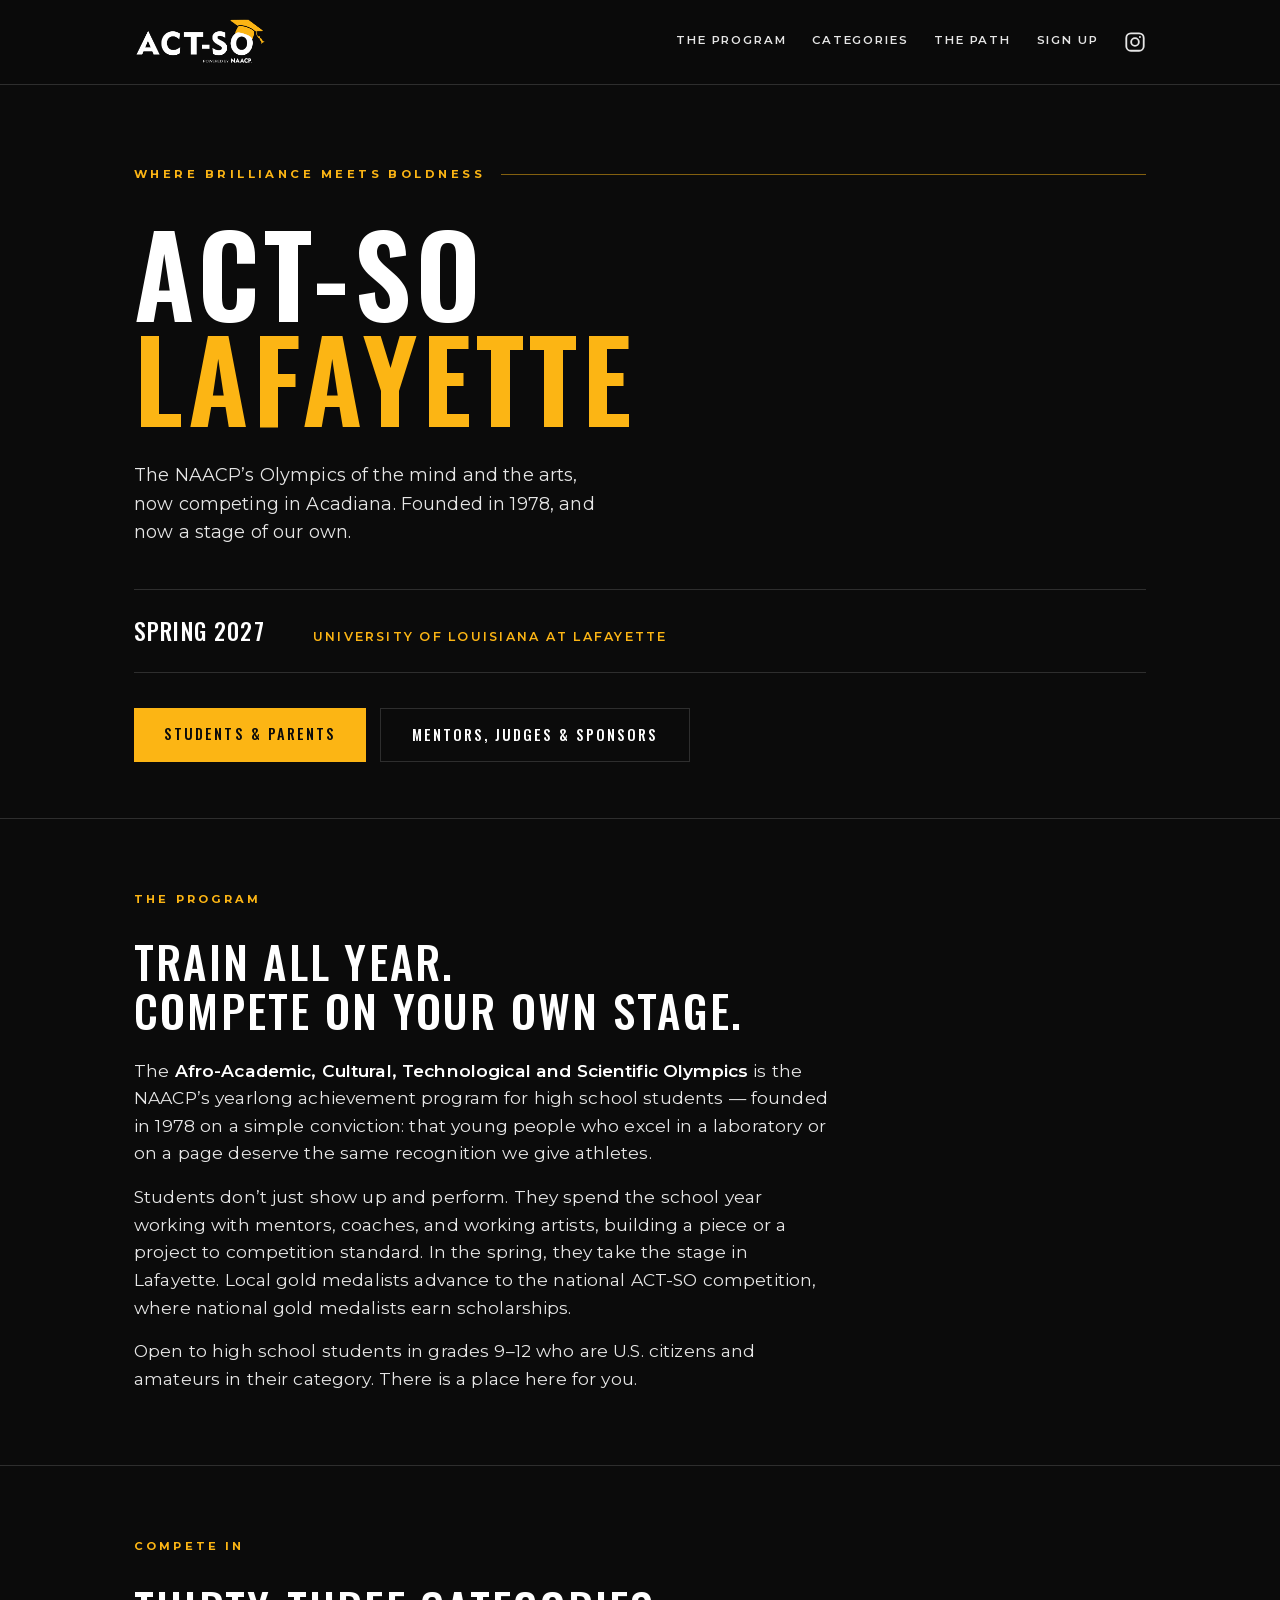
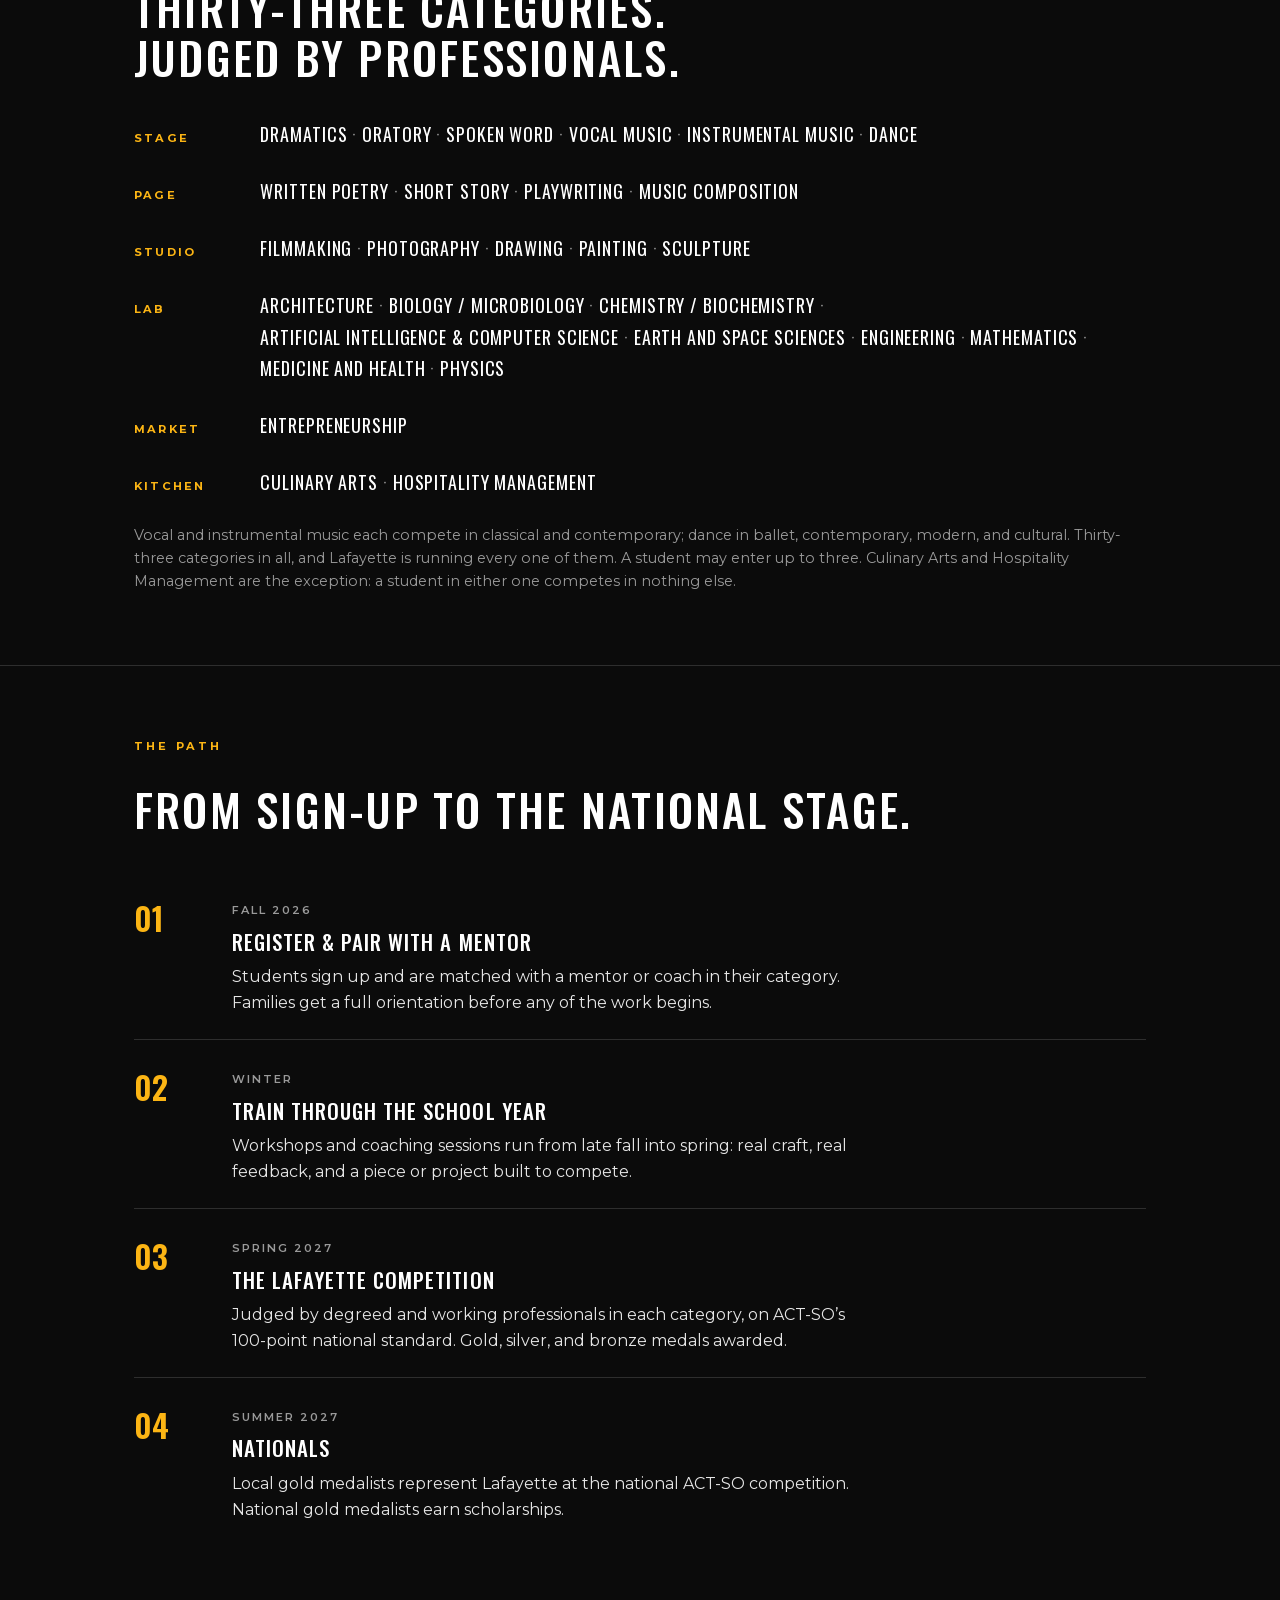
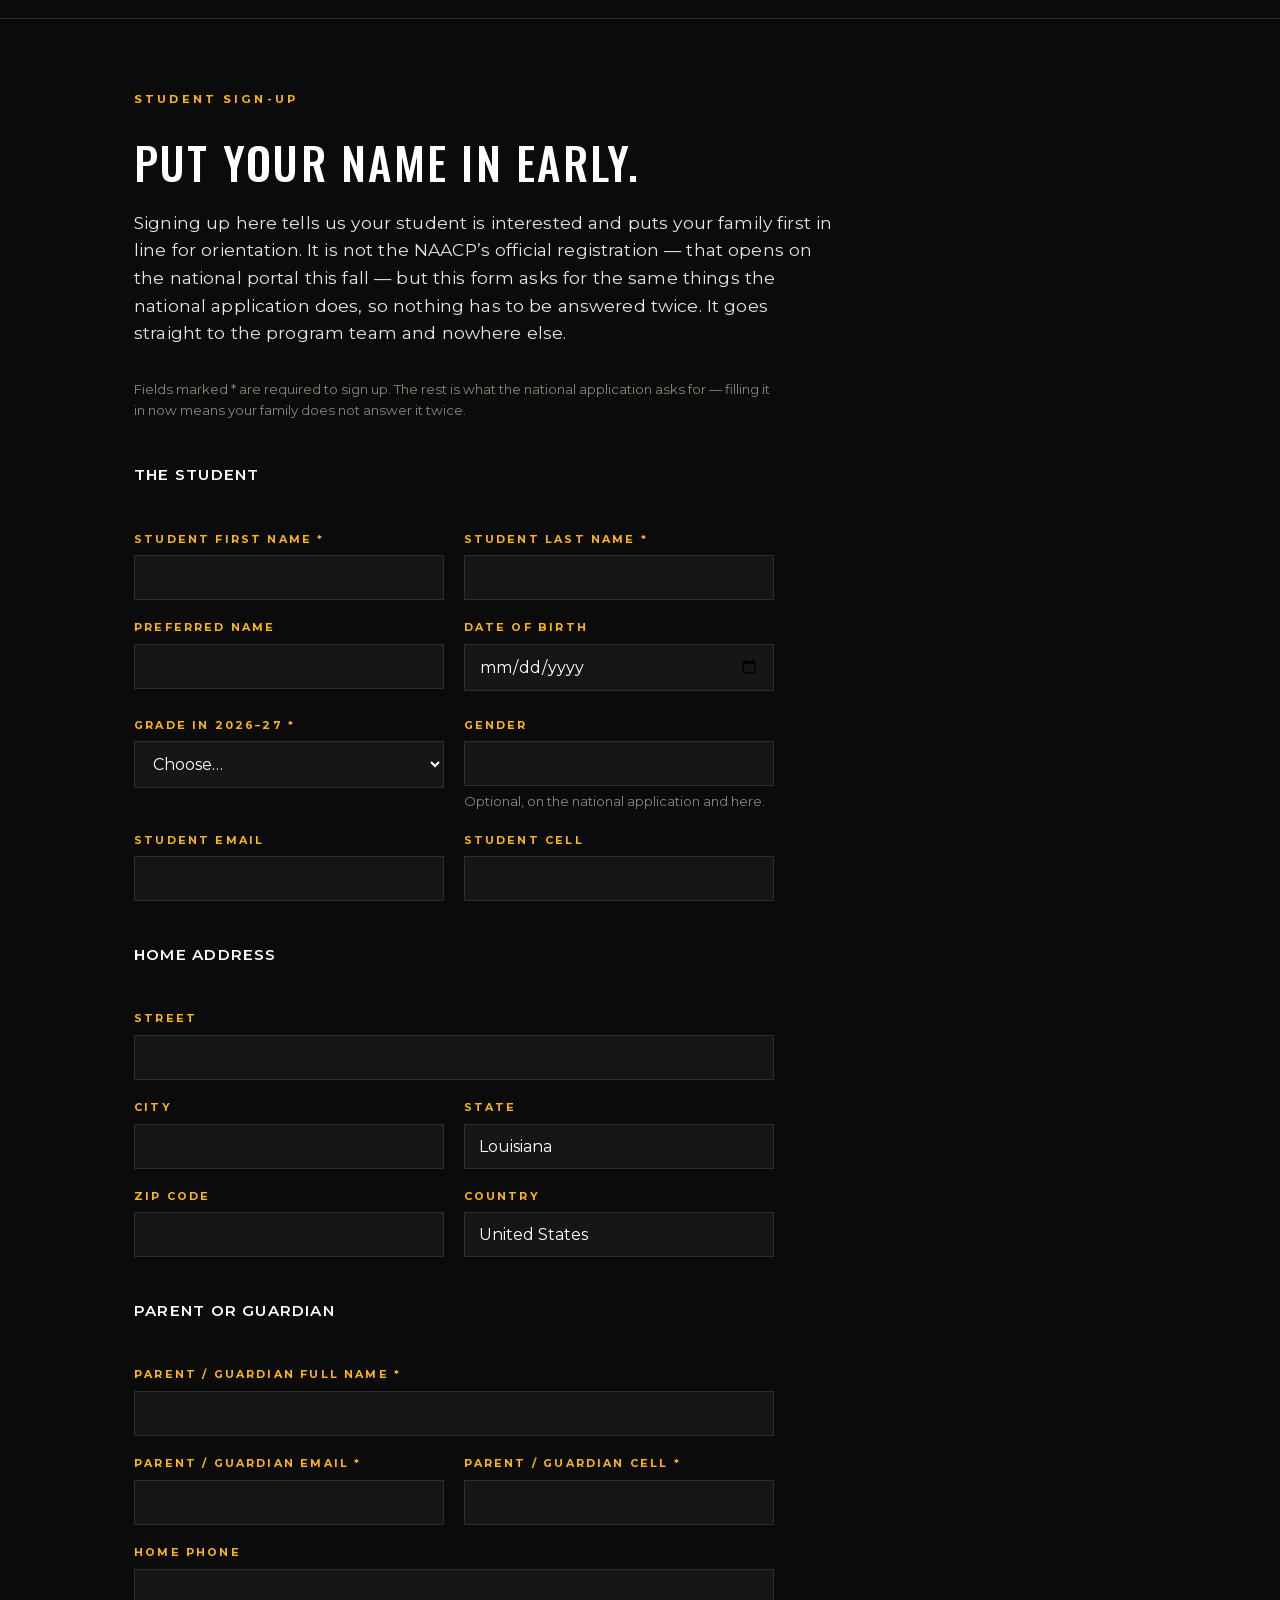
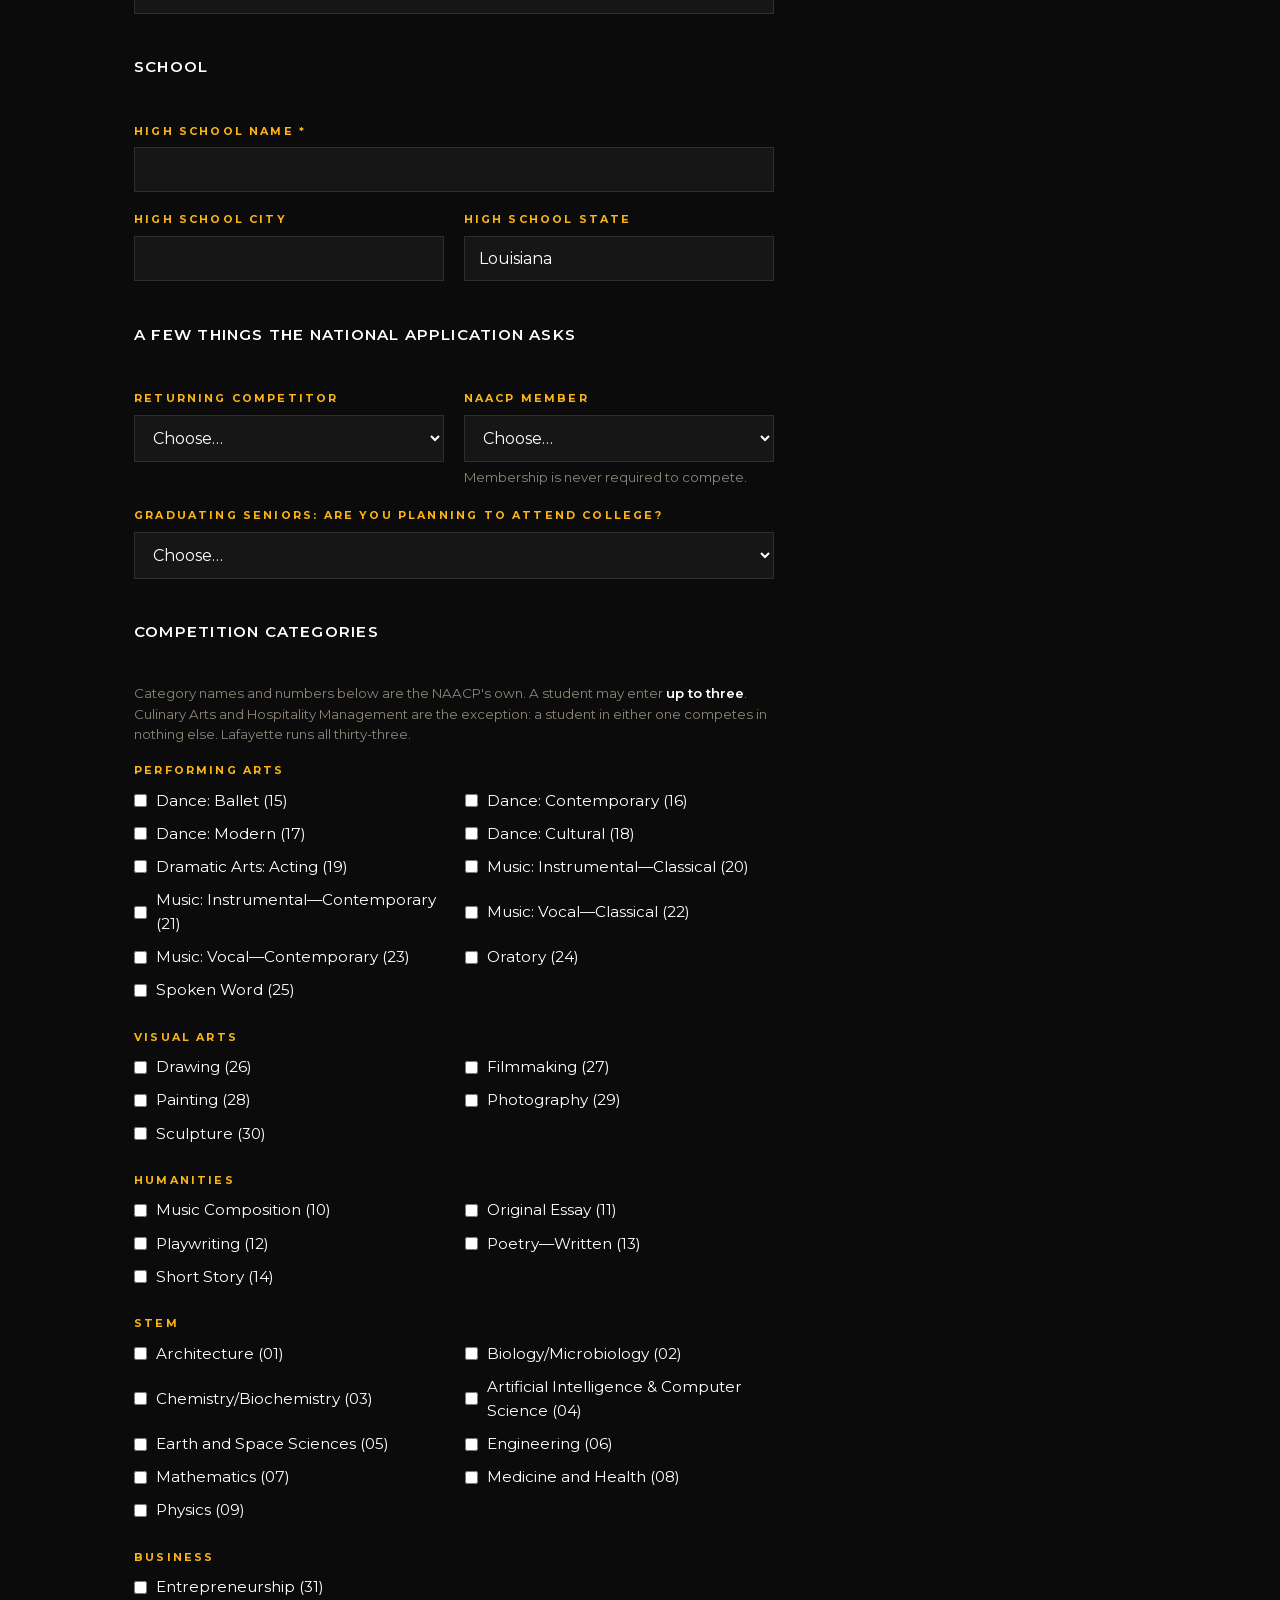
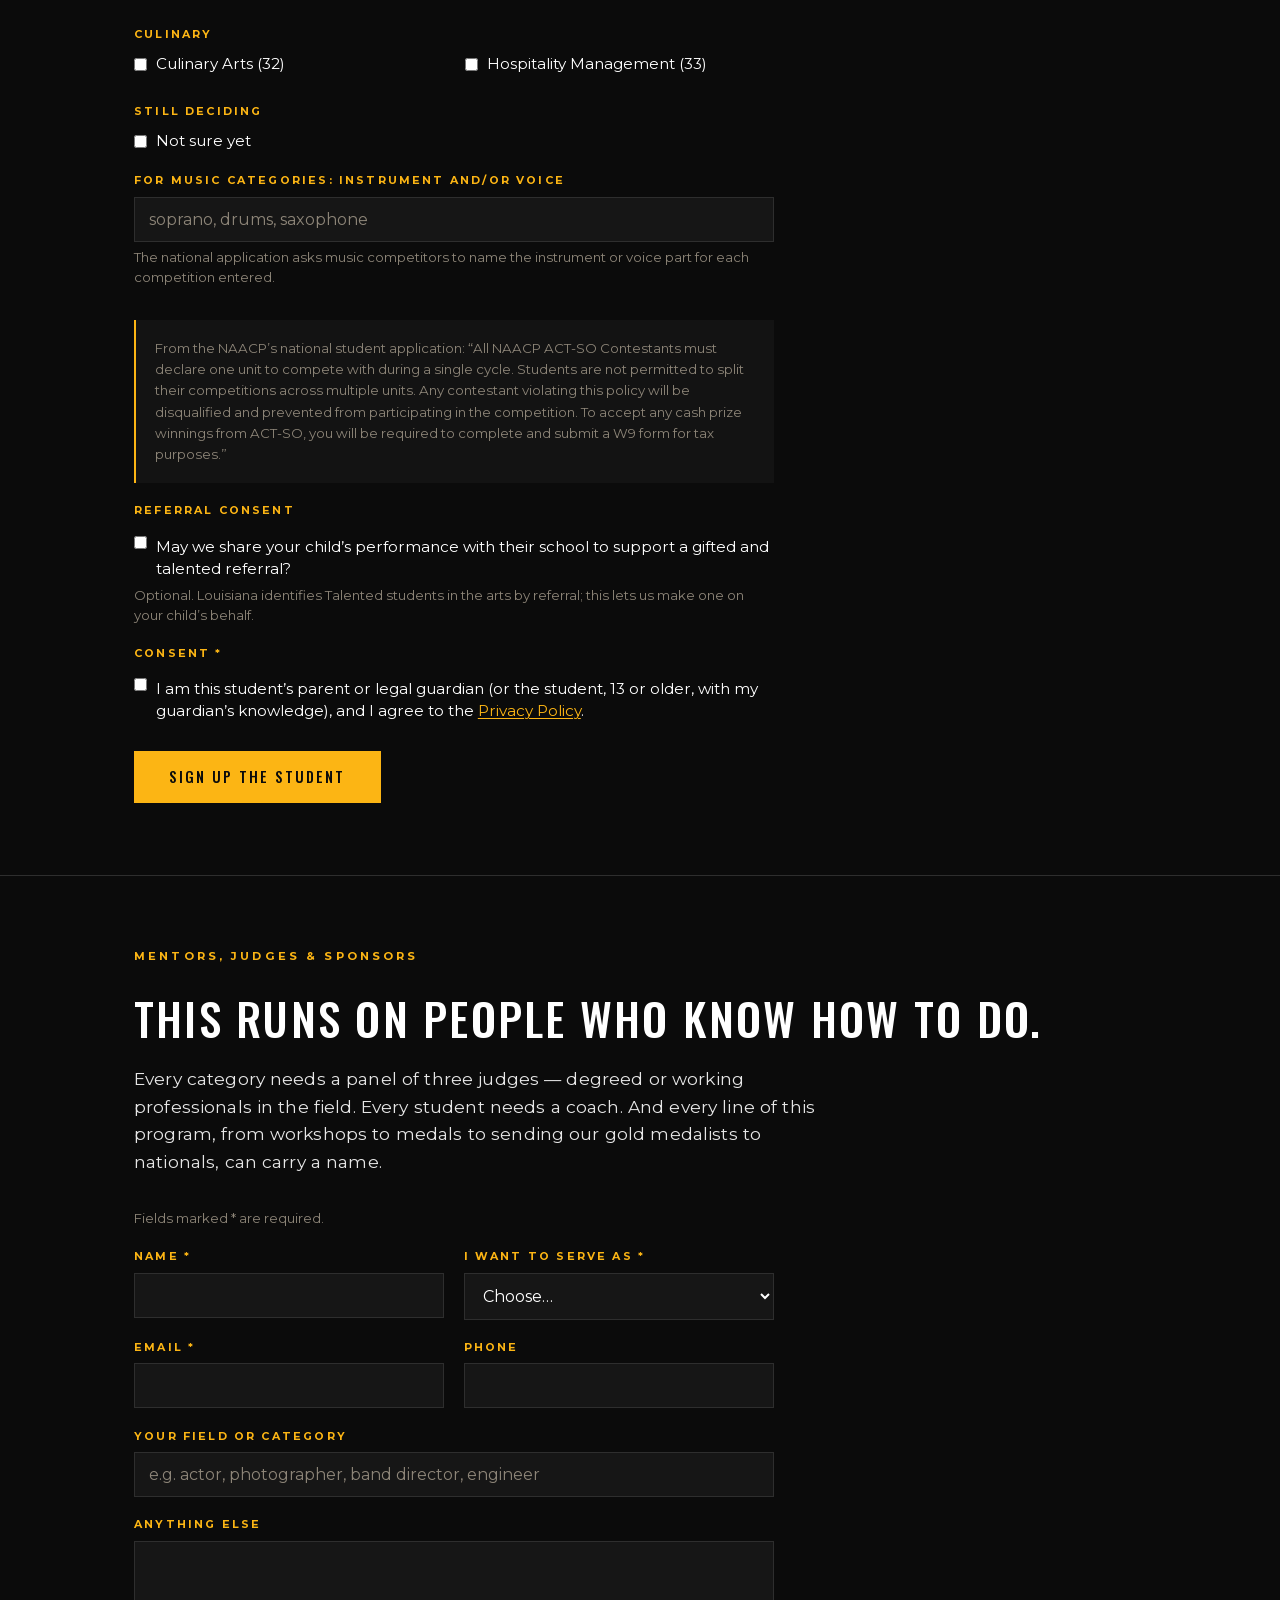
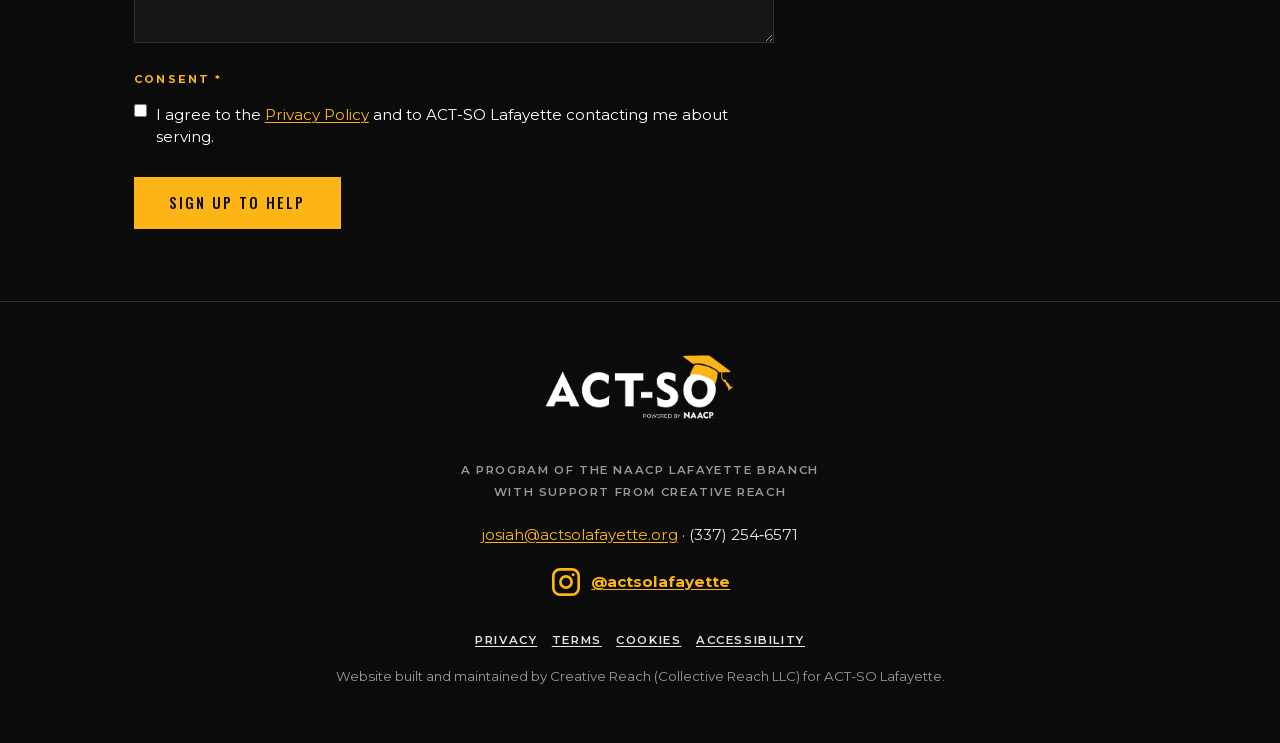
==== commit 60084539: "Phone number is now (337) 254-6571 Josiah, 2026-09-17: "change phone number to 3372546571 on everyth" ====
--- a/index.html
+++ b/index.html
@@ -470,7 +470,7 @@
       A program of the NAACP Lafayette Branch<br>
       With support from Creative Reach
     </p>
-    <p class="contact"><a href="mailto:josiah@actsolafayette.org">josiah@actsolafayette.org</a> &middot; (337) 366&#8209;0397</p>
+    <p class="contact"><a href="mailto:josiah@actsolafayette.org">josiah@actsolafayette.org</a> &middot; (337) 254&#8209;6571</p>
     <p class="contact"><a class="social" href="https://www.instagram.com/actsolafayette" target="_blank" rel="me noopener" aria-label="@actsolafayette on Instagram (opens in a new tab)"><svg viewBox="0 0 24 24" fill="none" stroke="currentColor" stroke-width="2" stroke-linecap="round" stroke-linejoin="round" aria-hidden="true" focusable="false"><rect x="2.5" y="2.5" width="19" height="19" rx="5"/><circle cx="12" cy="12" r="4.2"/><circle cx="17.4" cy="6.6" r="1.1" fill="currentColor" stroke="none"/></svg><span>@actsolafayette</span></a></p>
     <nav class="legal" aria-label="Legal">
       <a href="/privacy">Privacy</a>
@@ -527,7 +527,7 @@
   // other category." Checked here for a decent message; api/signup.js checks it
   // again, because a form post is just an HTTP request.
   var MAX_CATEGORIES = 3;
-  var SOLO_CATEGORIES = ['Culinary Arts (33)', 'Hospitality Management (32)'];
+  var SOLO_CATEGORIES = ['Culinary Arts (32)', 'Hospitality Management (33)'];
 
   function checkCategories(form) {
     var picked = Array.prototype.slice
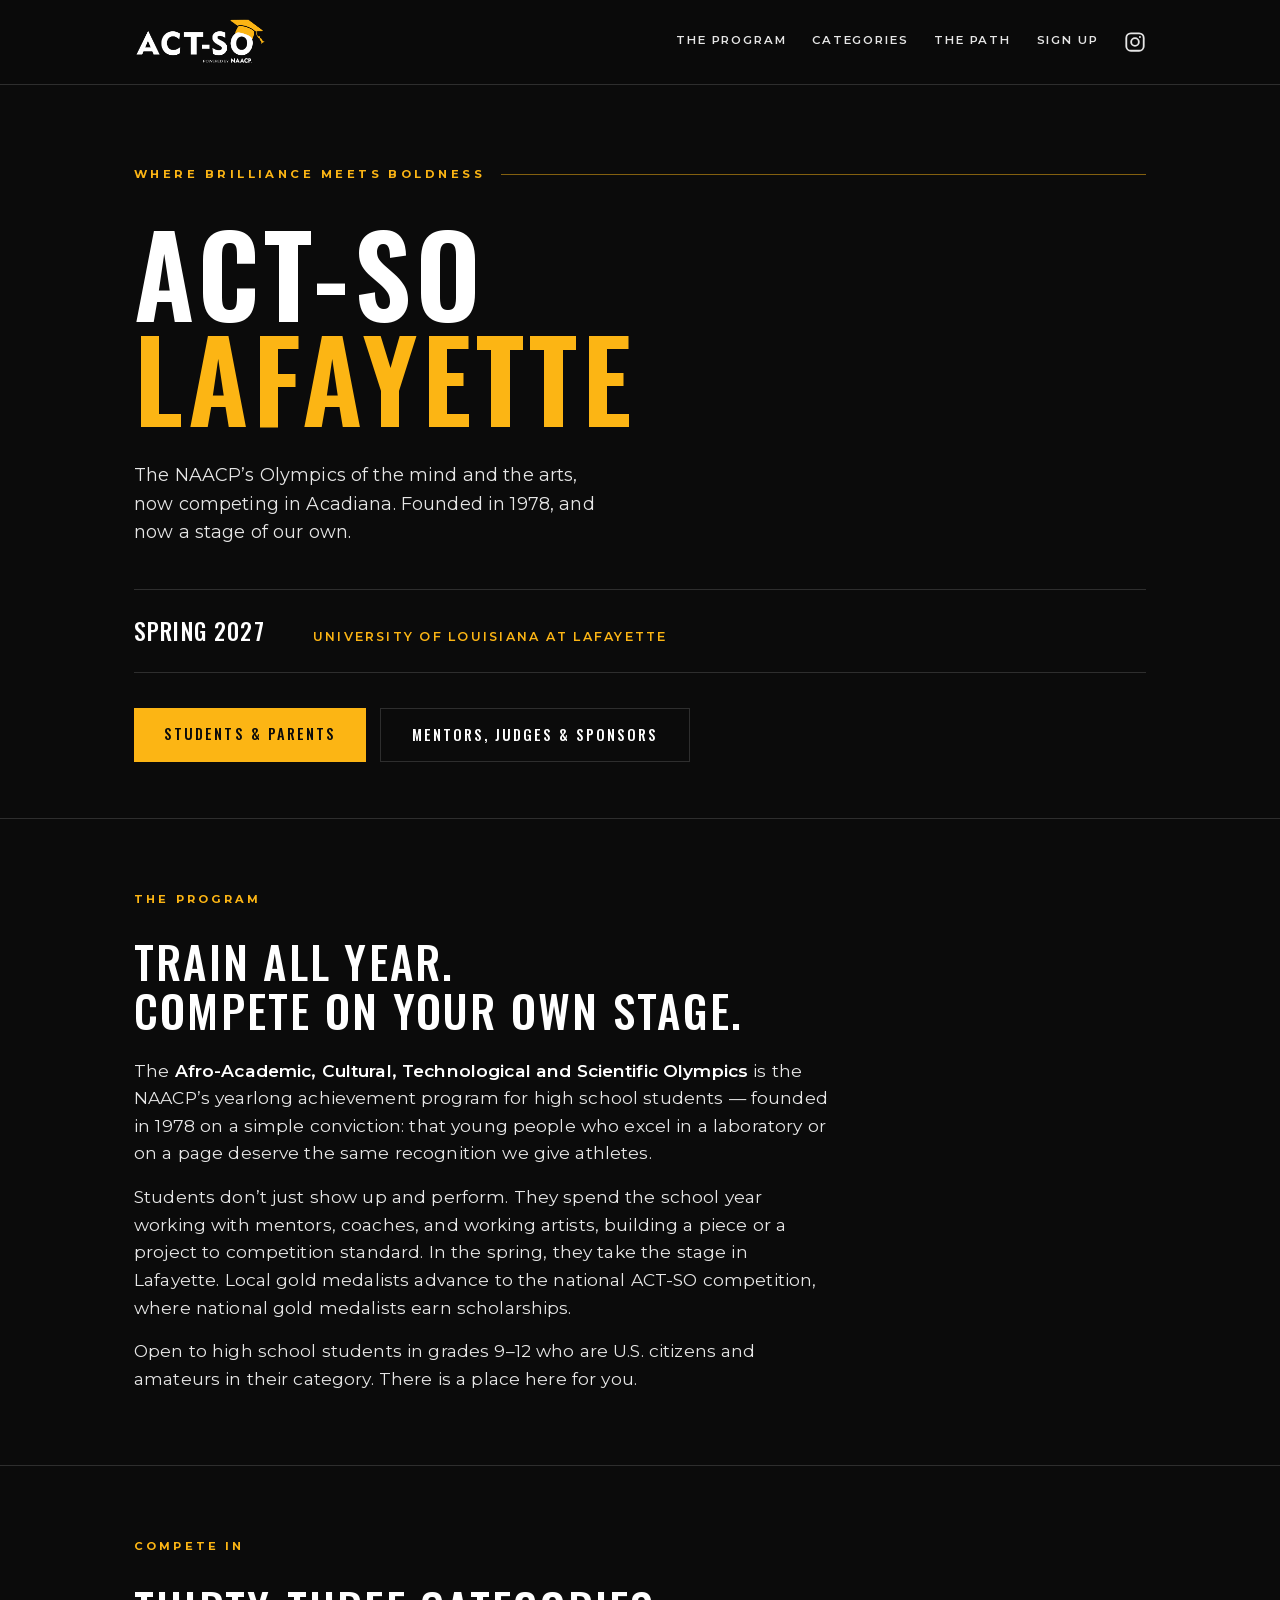
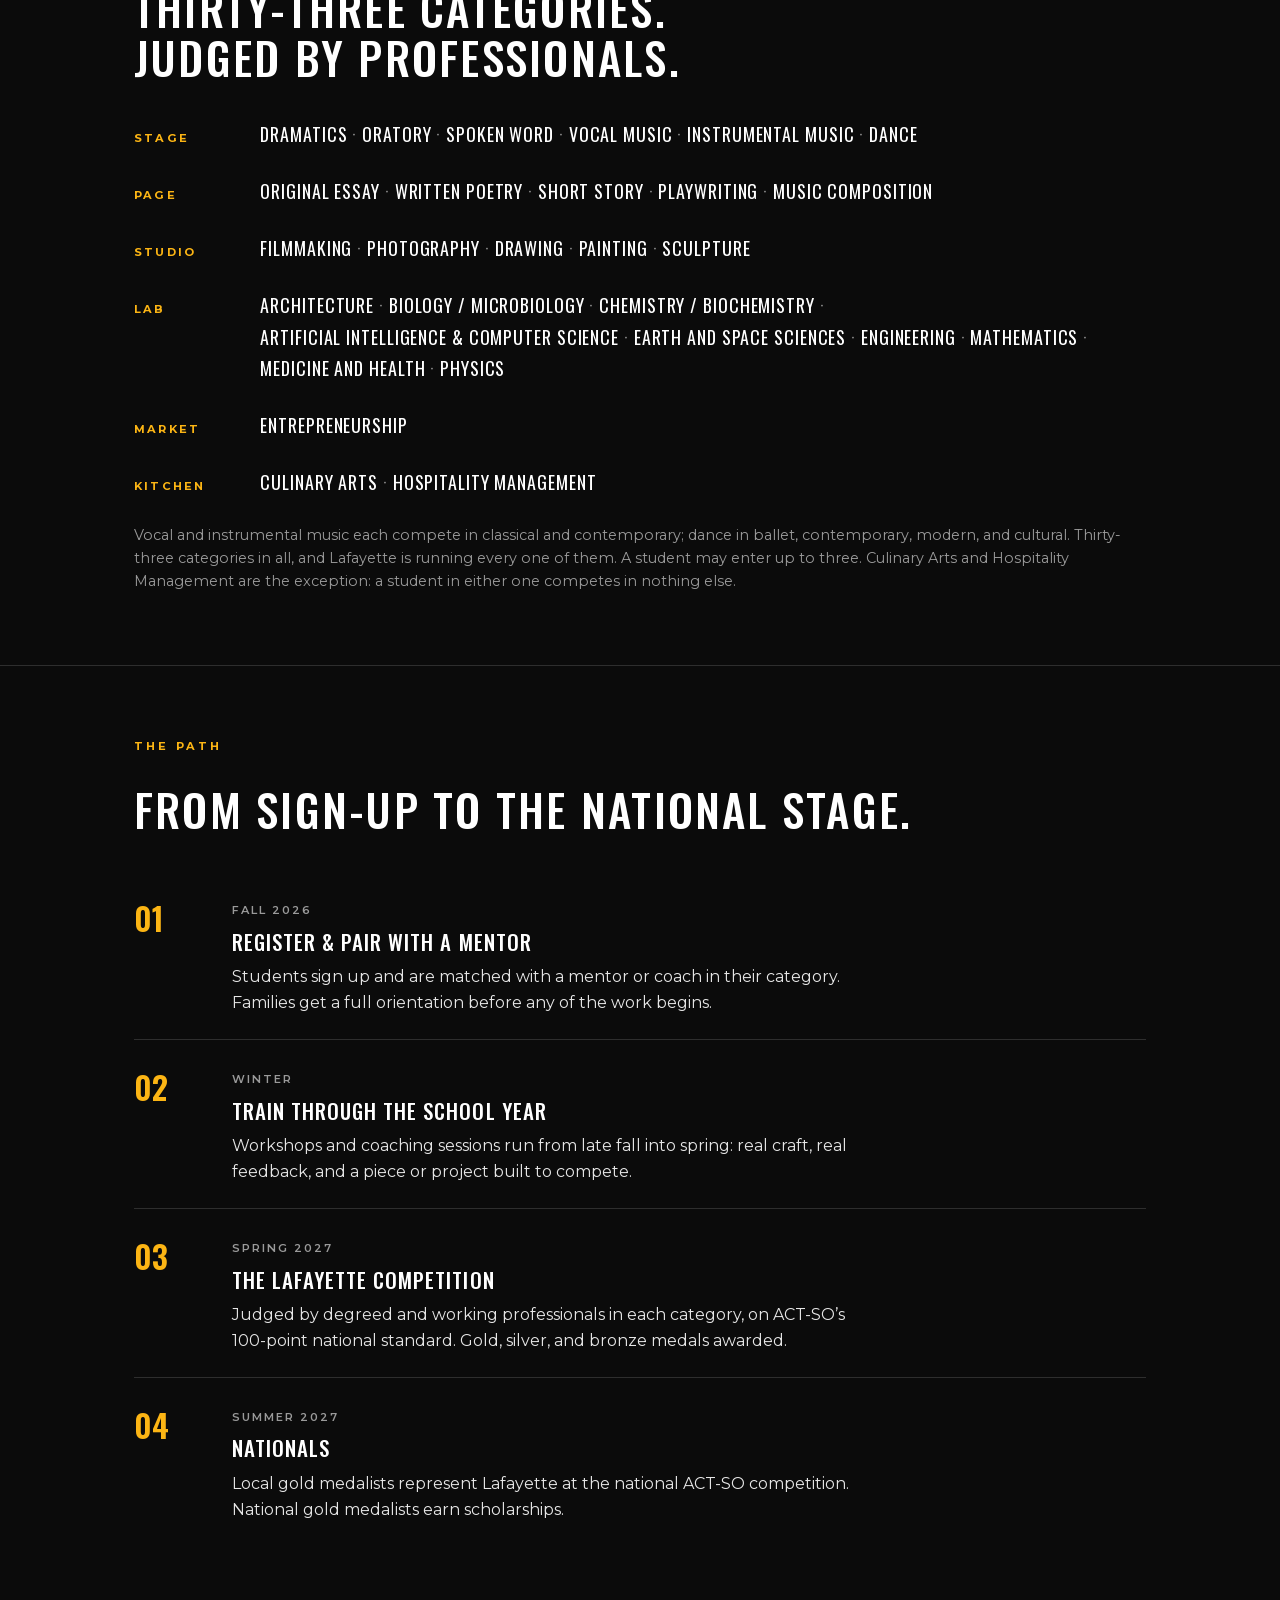
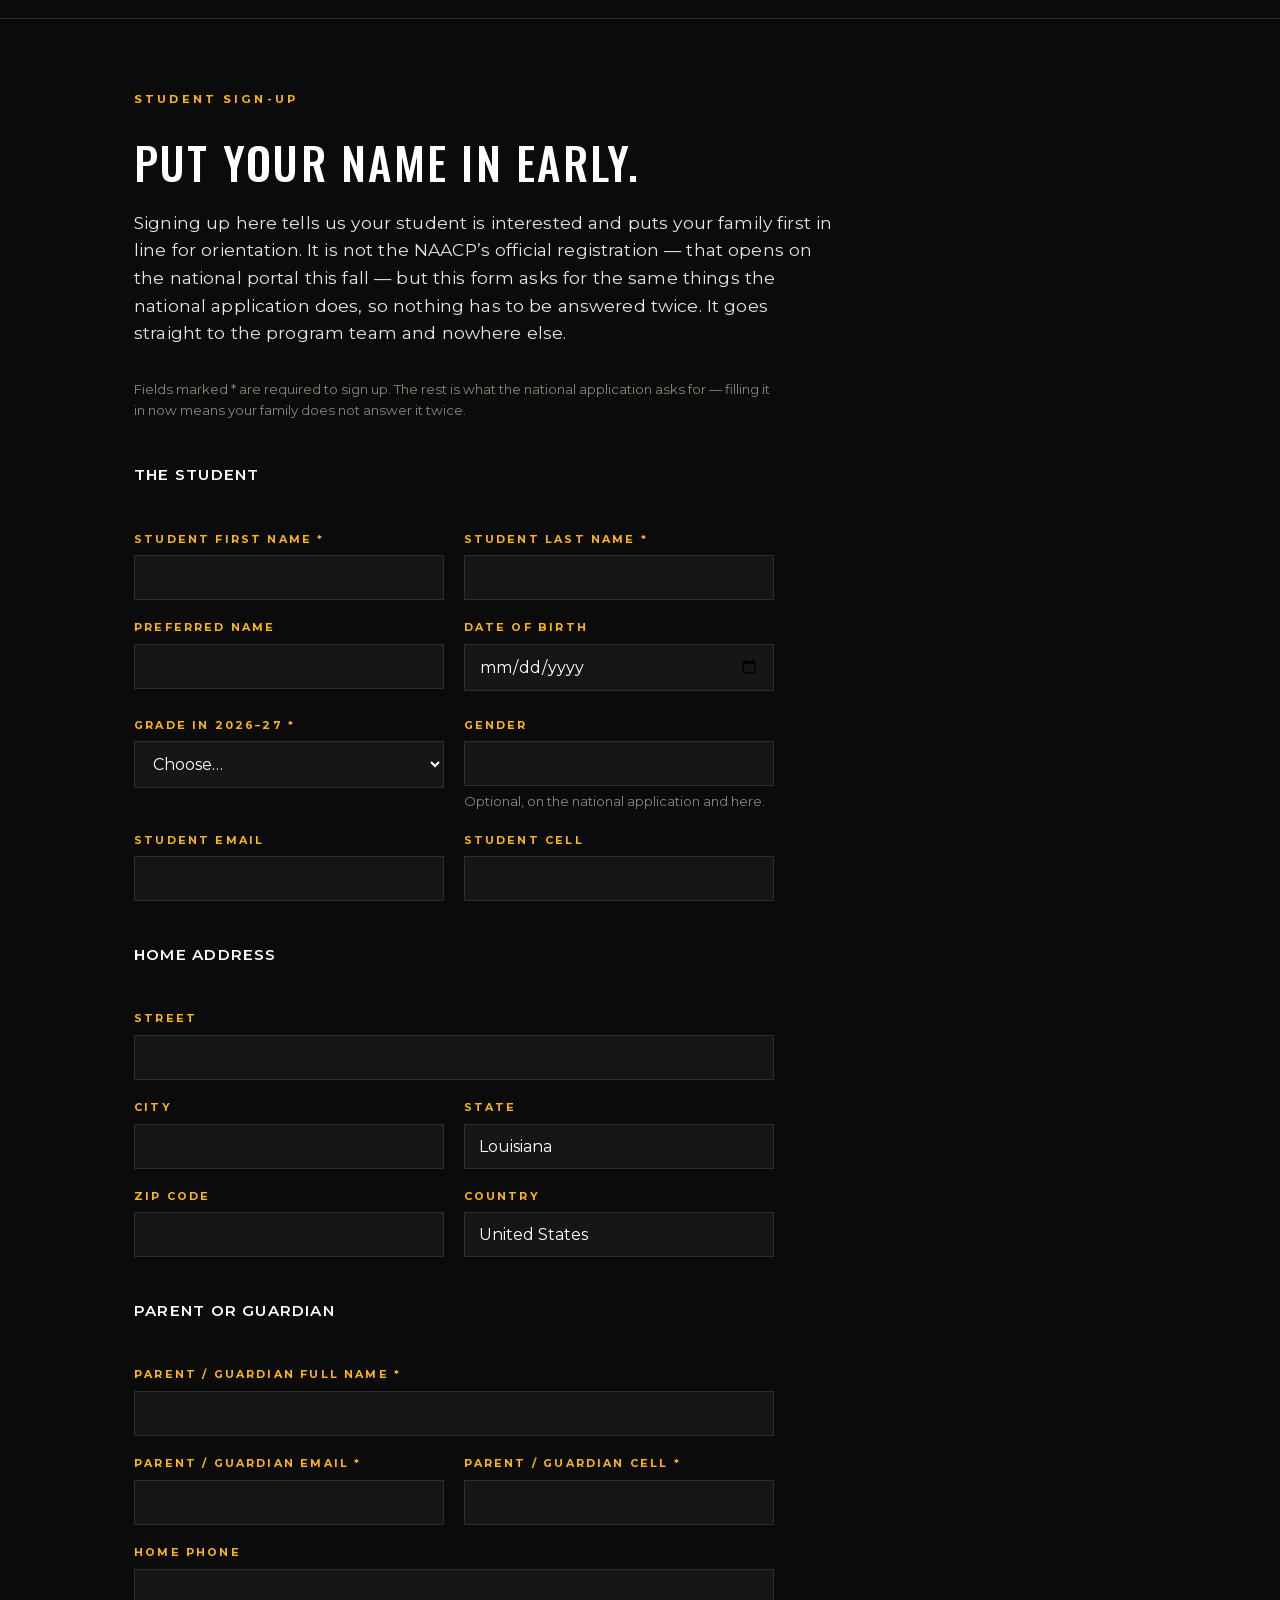
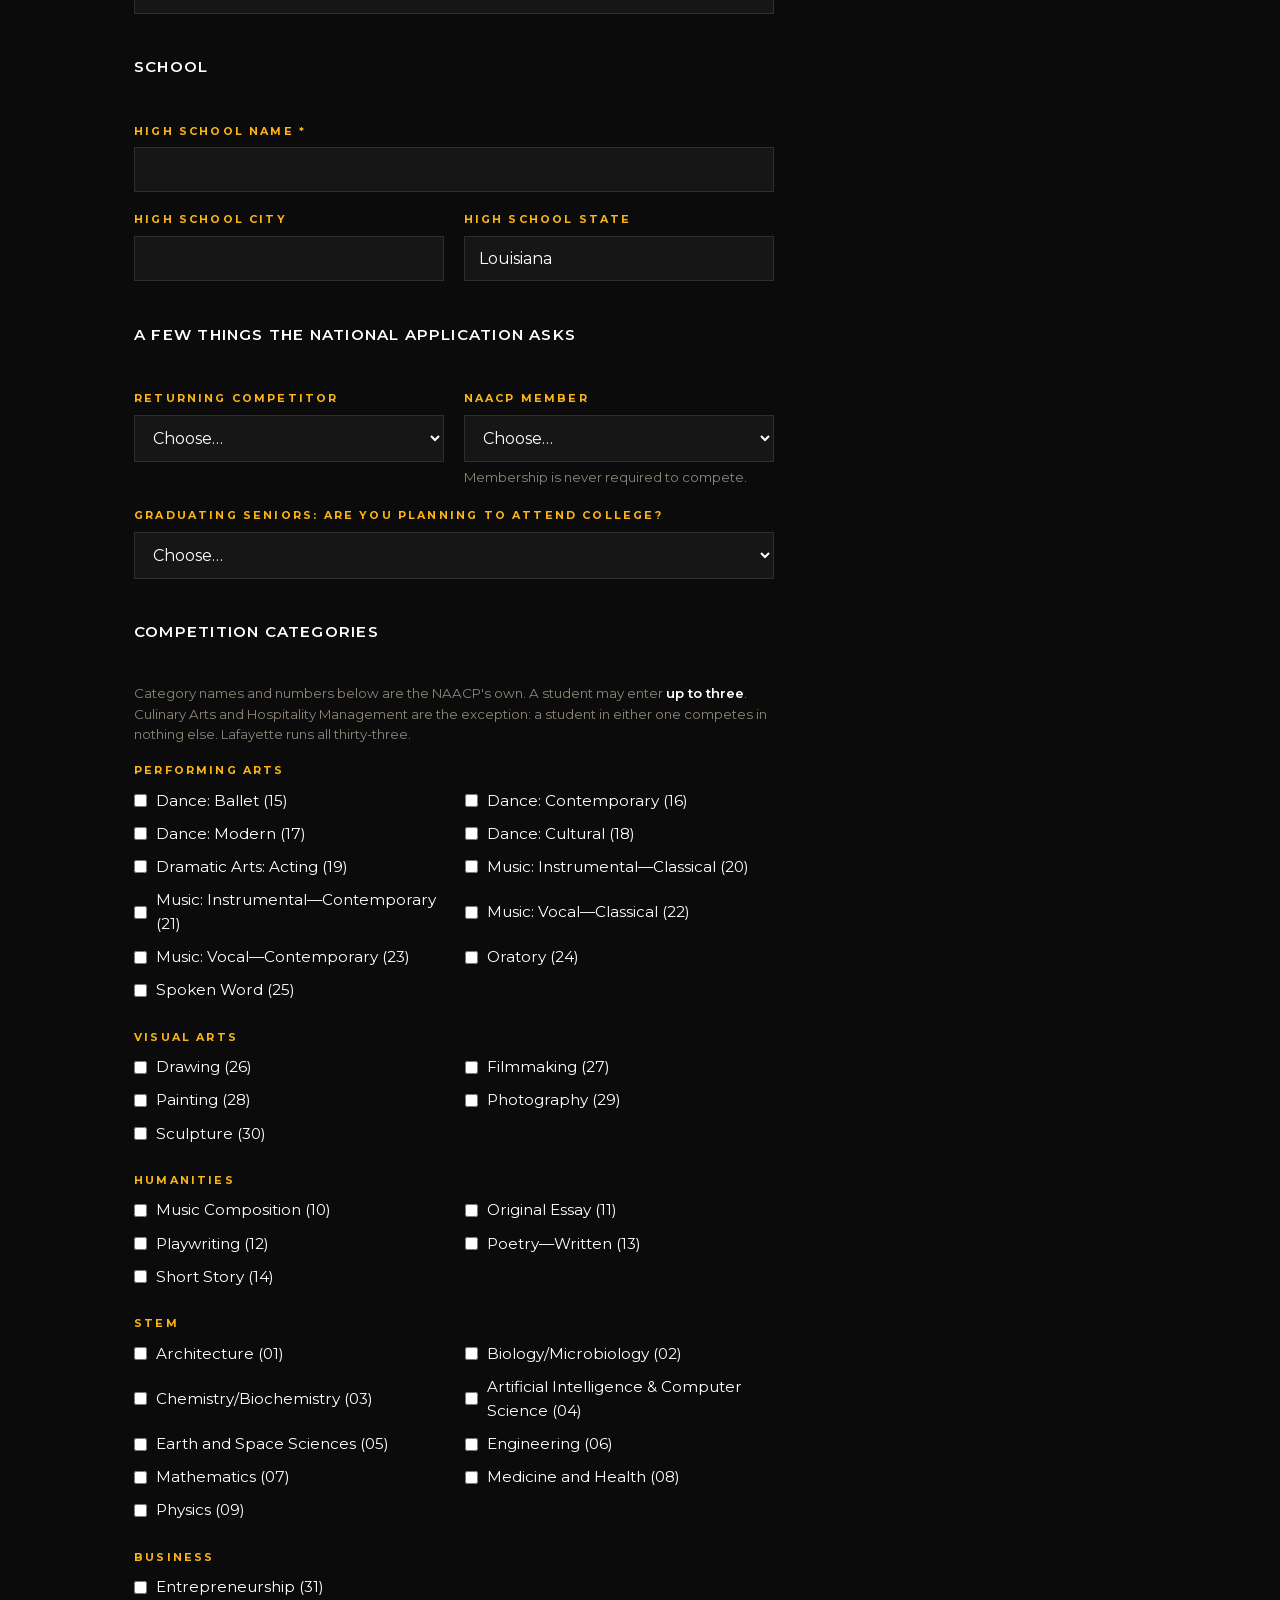
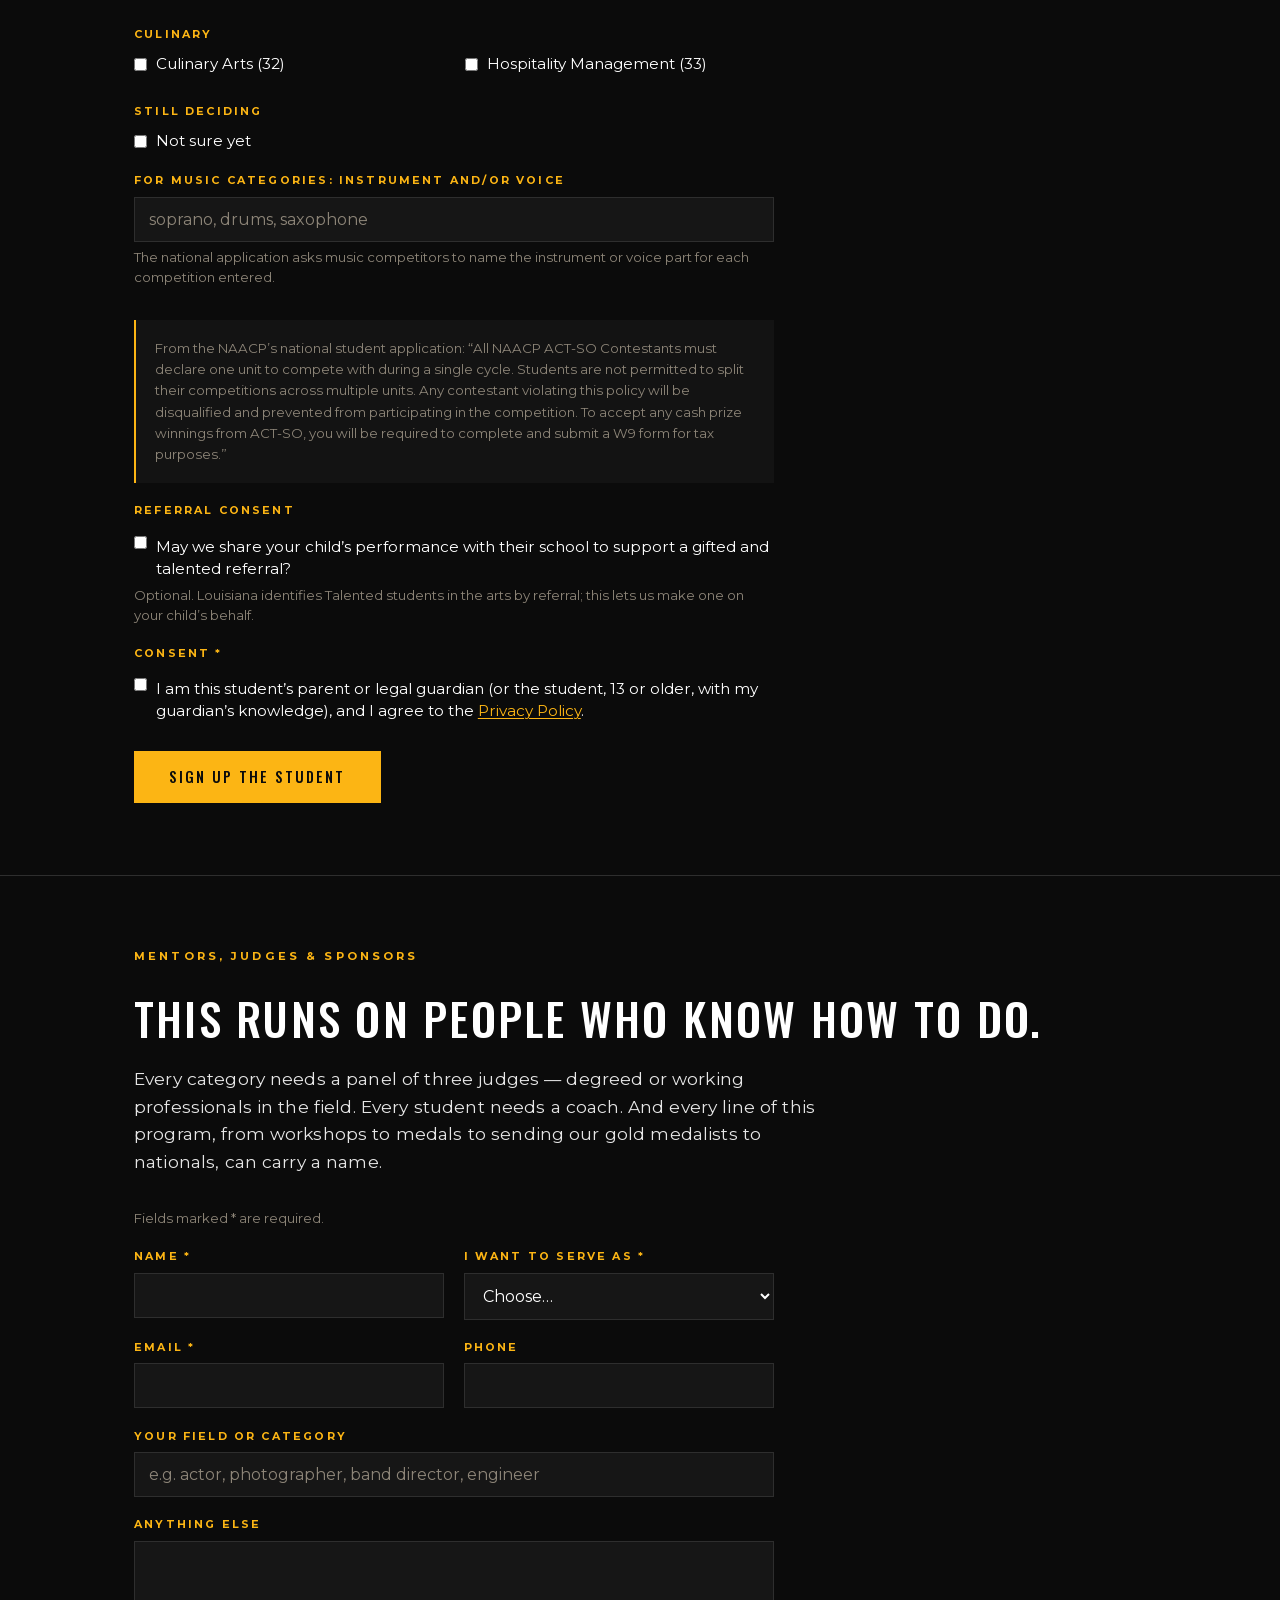
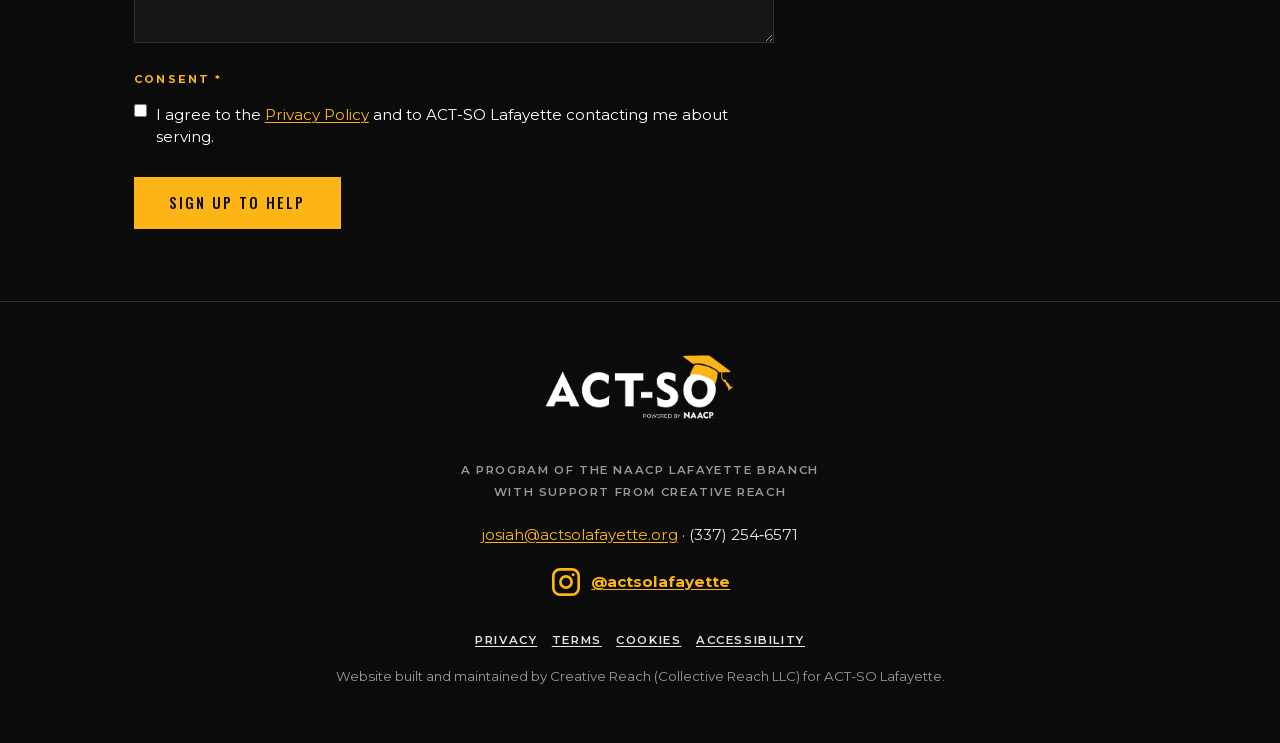
==== commit 4bdee508: "Original Essay was missing from the Page group The Compete In block listed four Humanities categorie" ====
--- a/index.html
+++ b/index.html
@@ -68,7 +68,7 @@
       </div>
       <div class="group">
         <p class="g">Page</p>
-        <p class="list">Written&nbsp;Poetry <span class="sep">&middot;</span> Short&nbsp;Story <span class="sep">&middot;</span> Playwriting <span class="sep">&middot;</span> Music&nbsp;Composition</p>
+        <p class="list">Original&nbsp;Essay <span class="sep">&middot;</span> Written&nbsp;Poetry <span class="sep">&middot;</span> Short&nbsp;Story <span class="sep">&middot;</span> Playwriting <span class="sep">&middot;</span> Music&nbsp;Composition</p>
       </div>
       <div class="group">
         <p class="g">Studio</p>
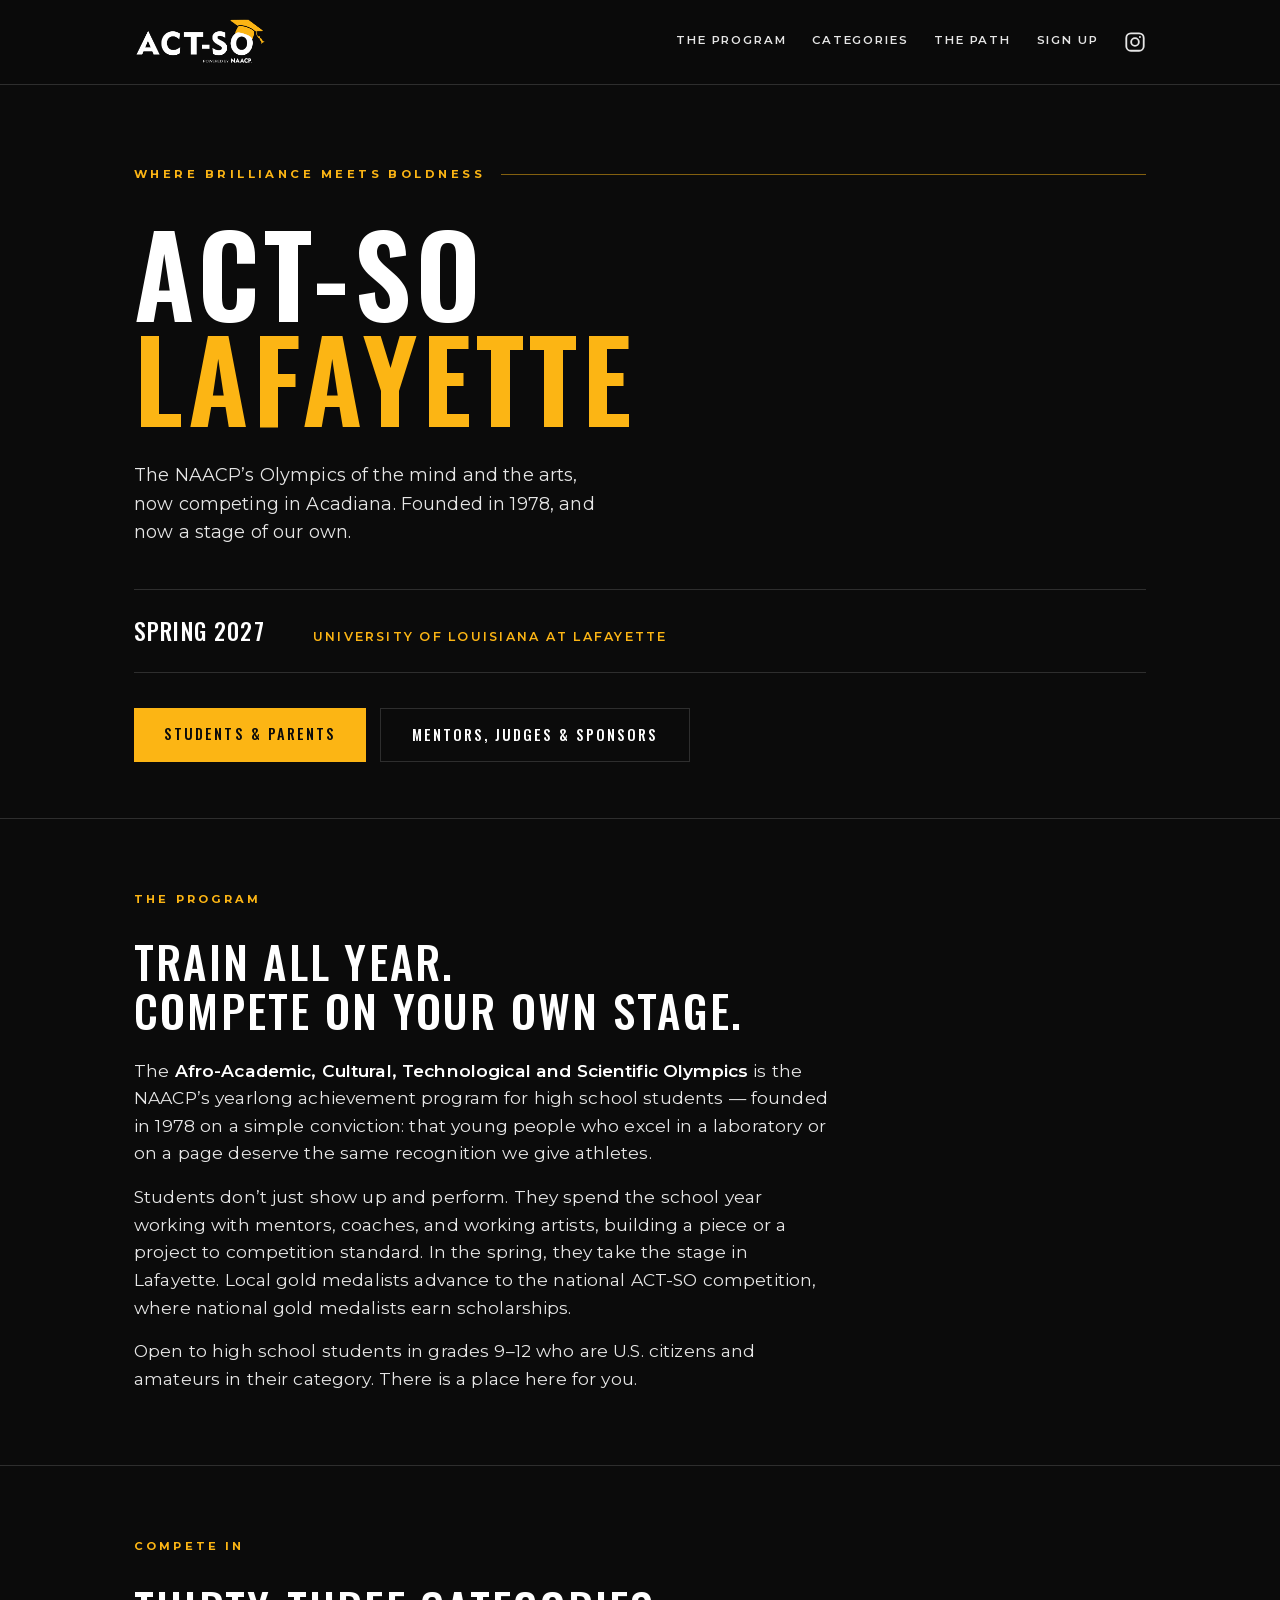
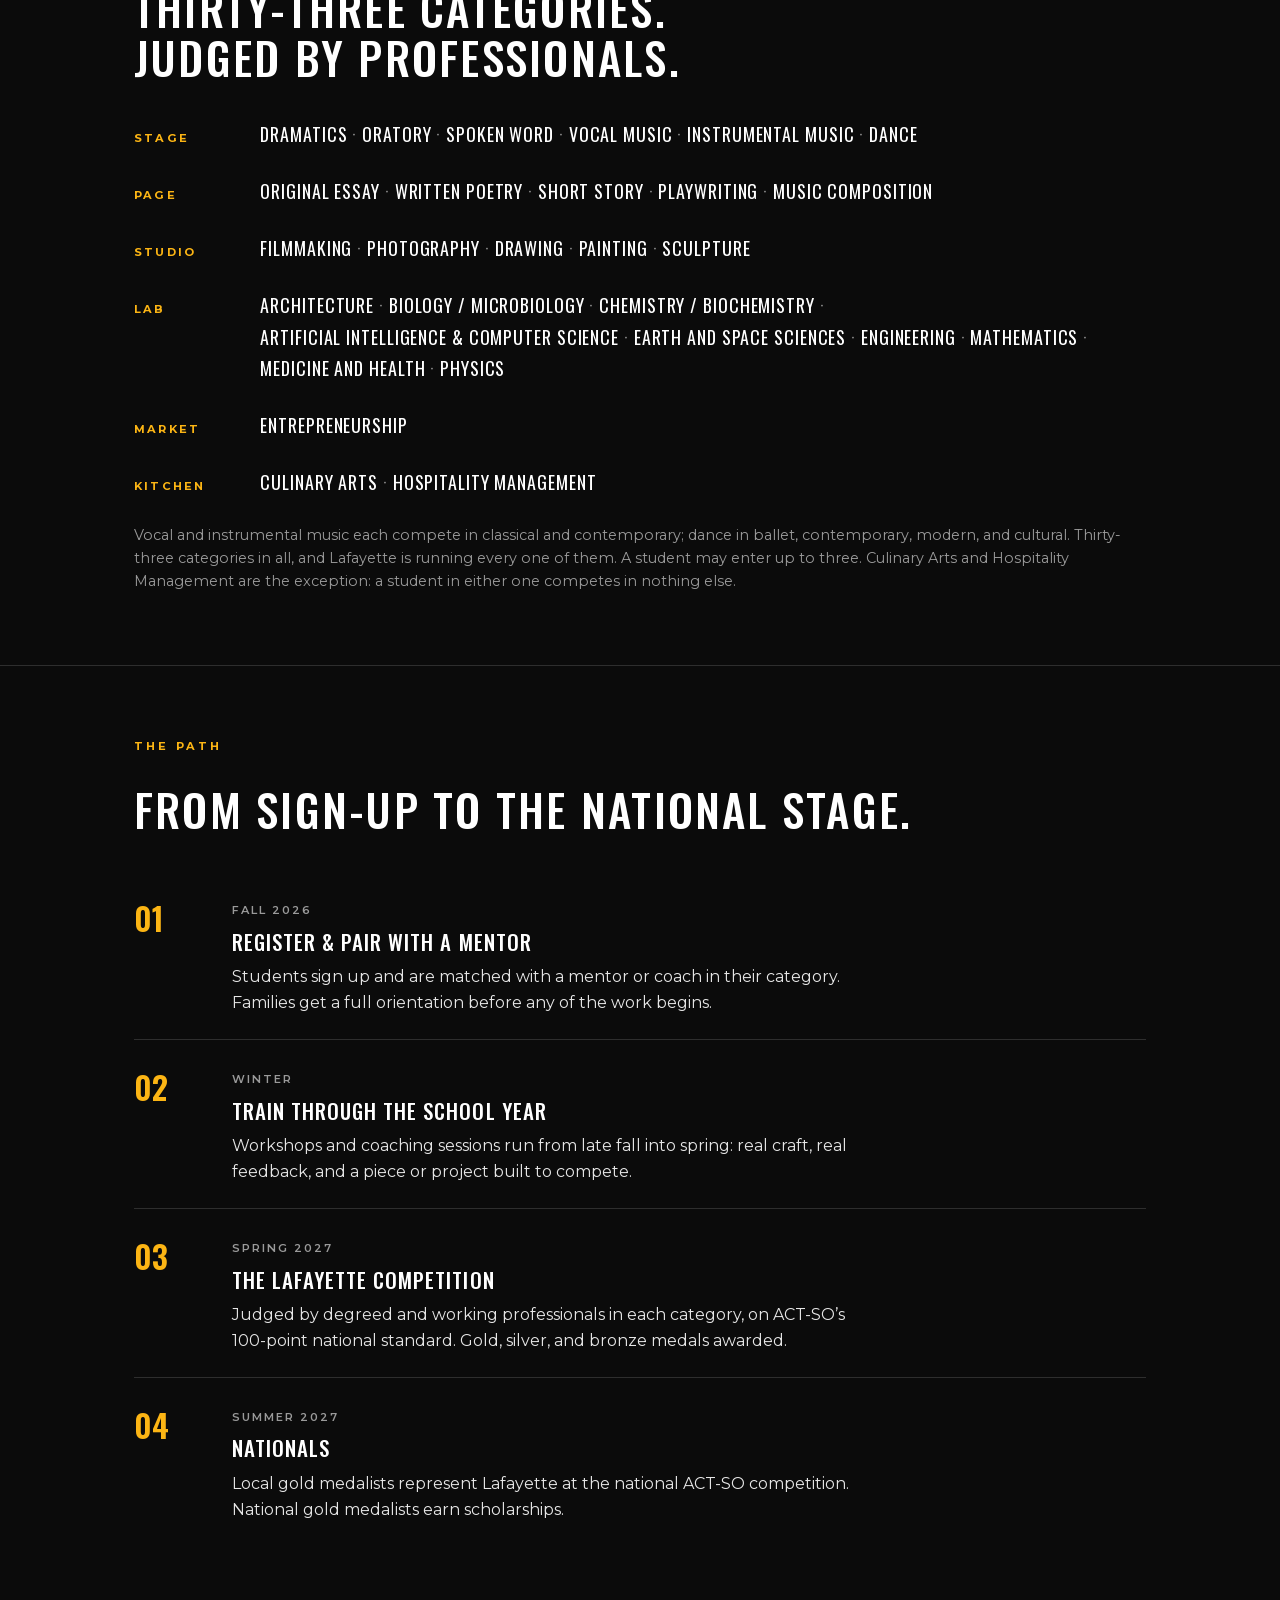
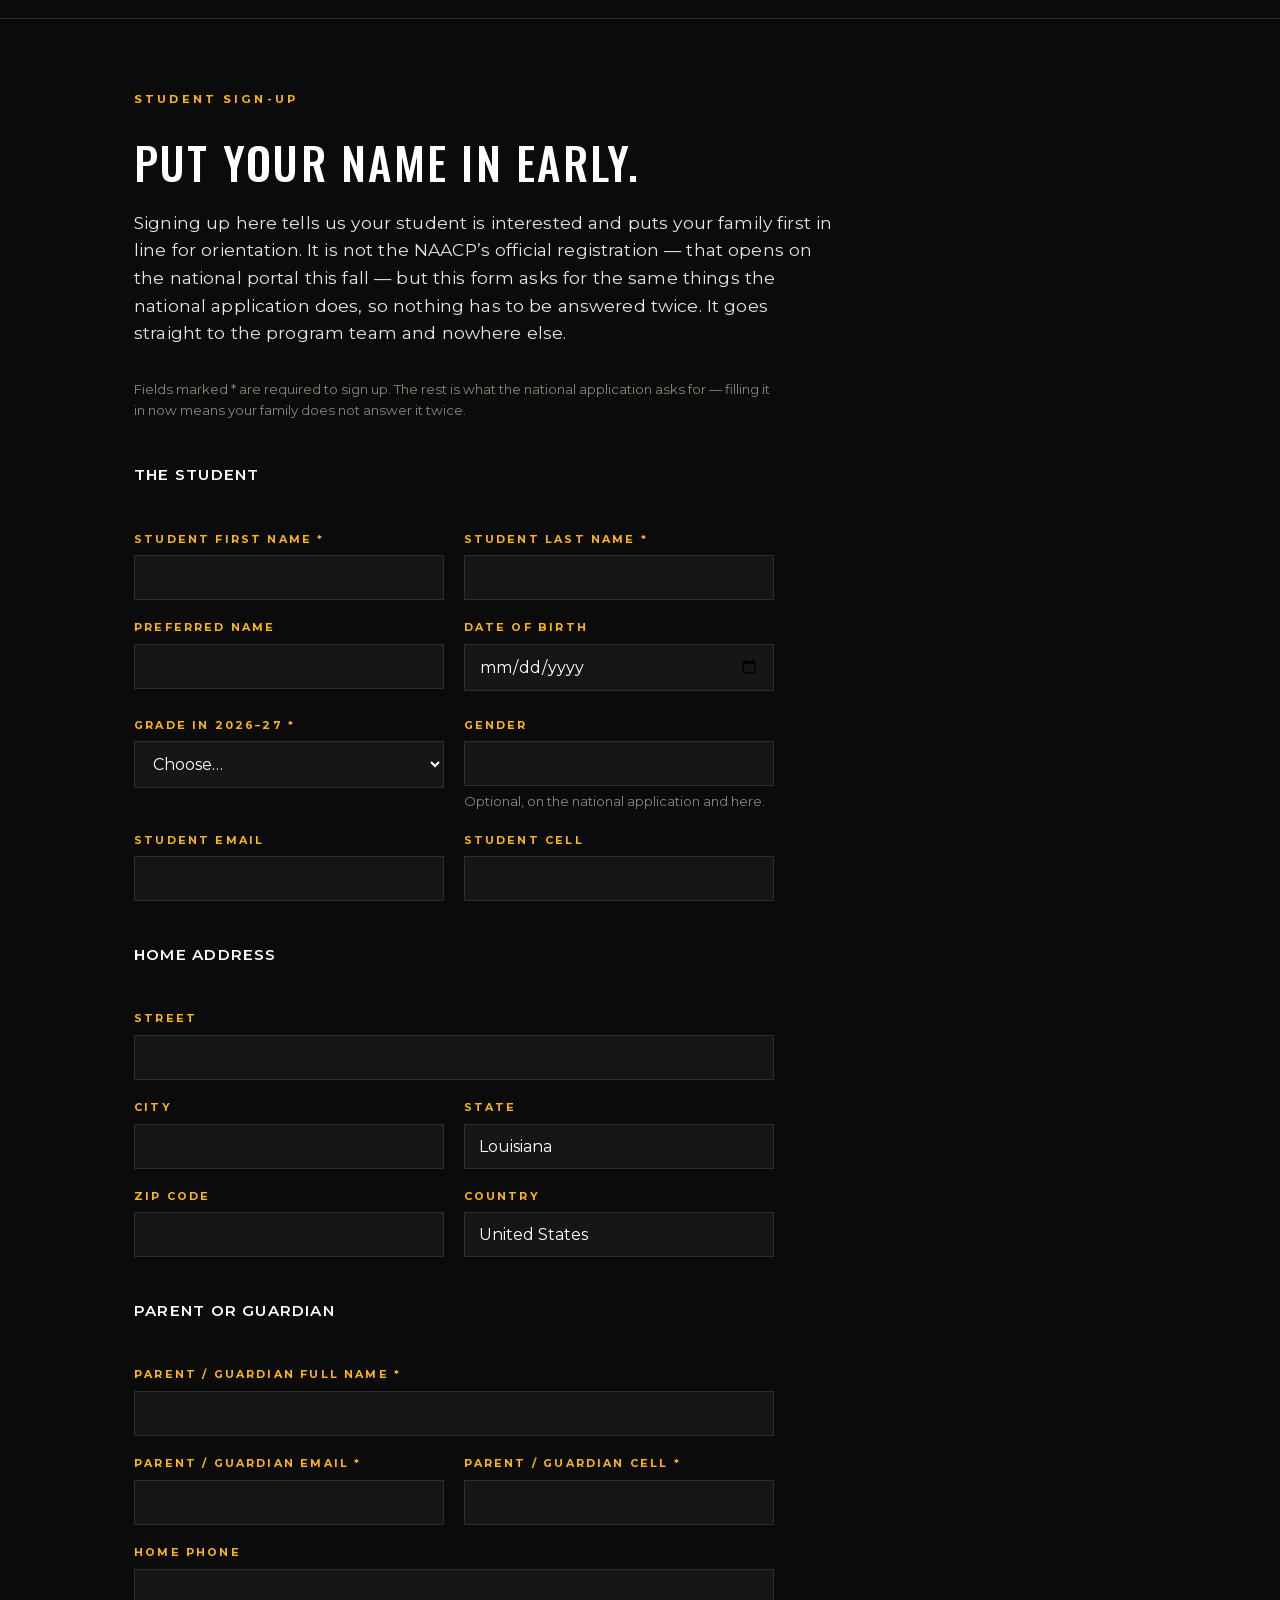
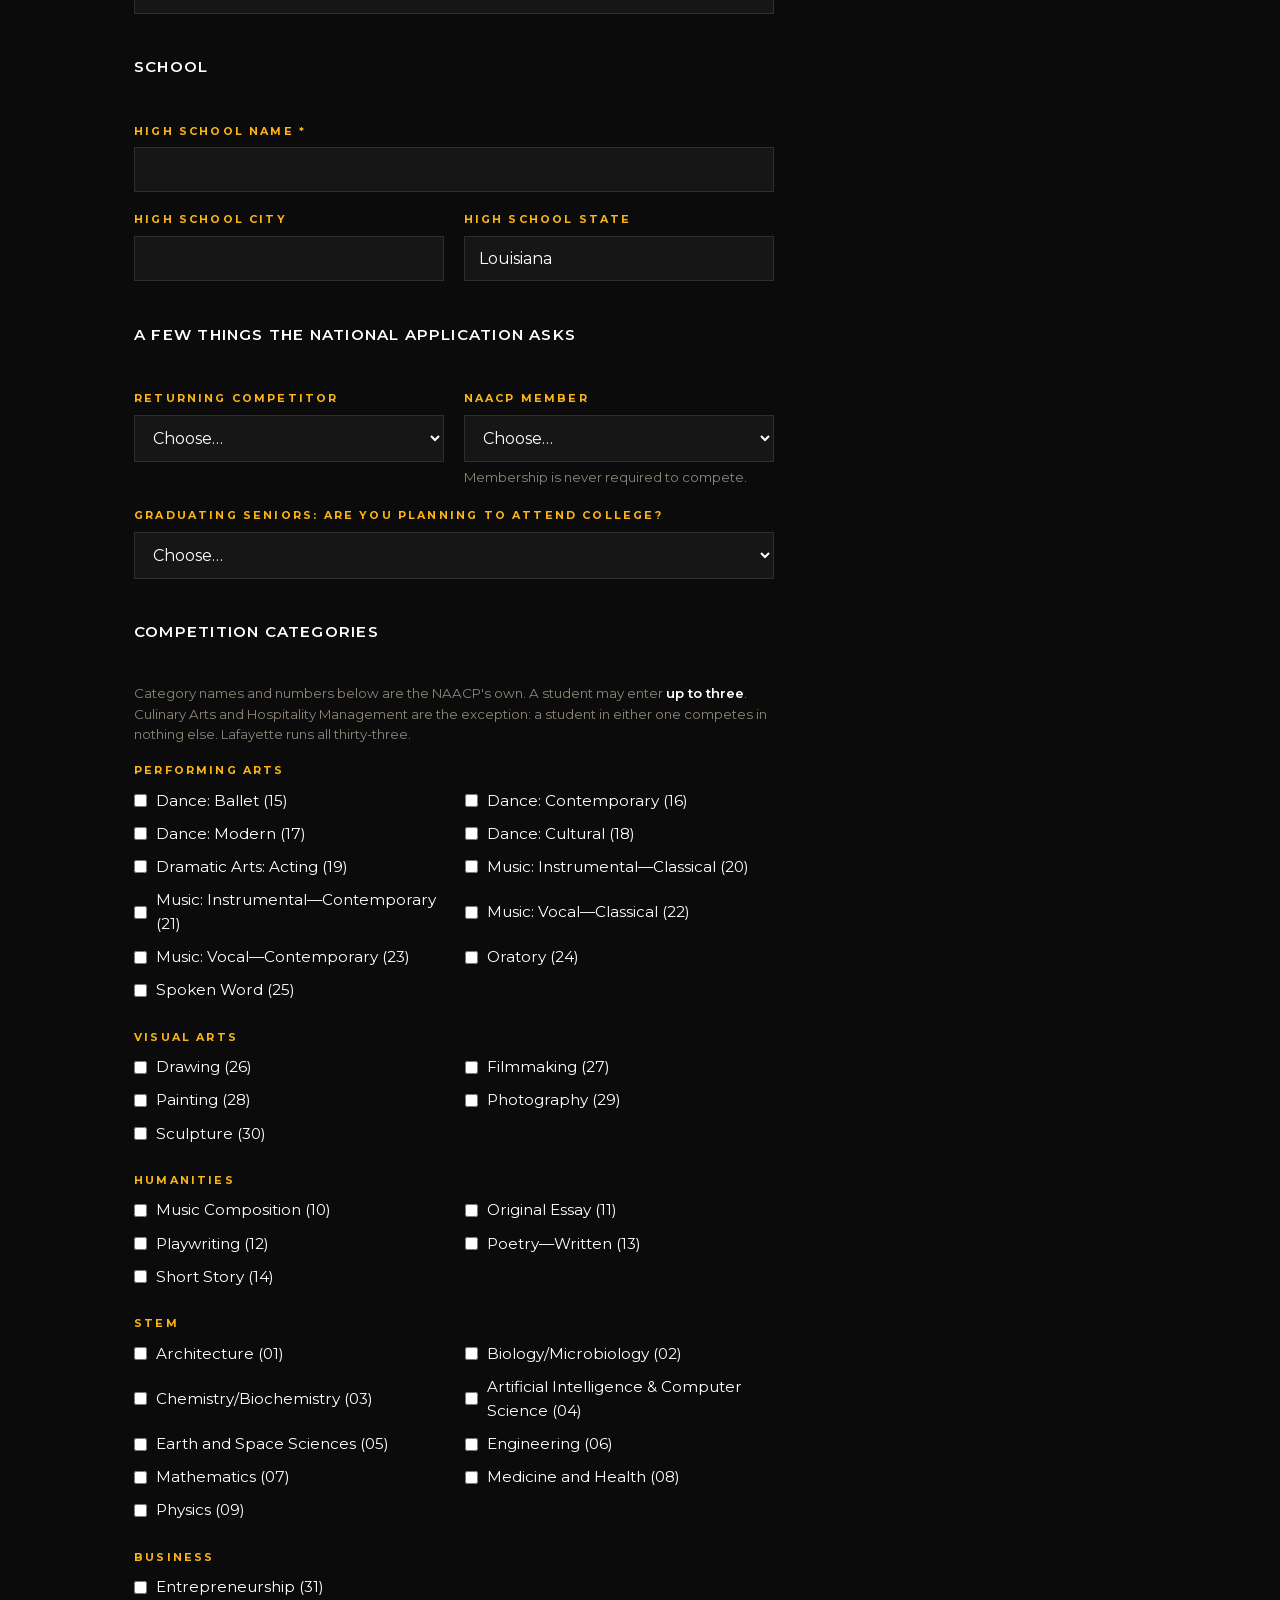
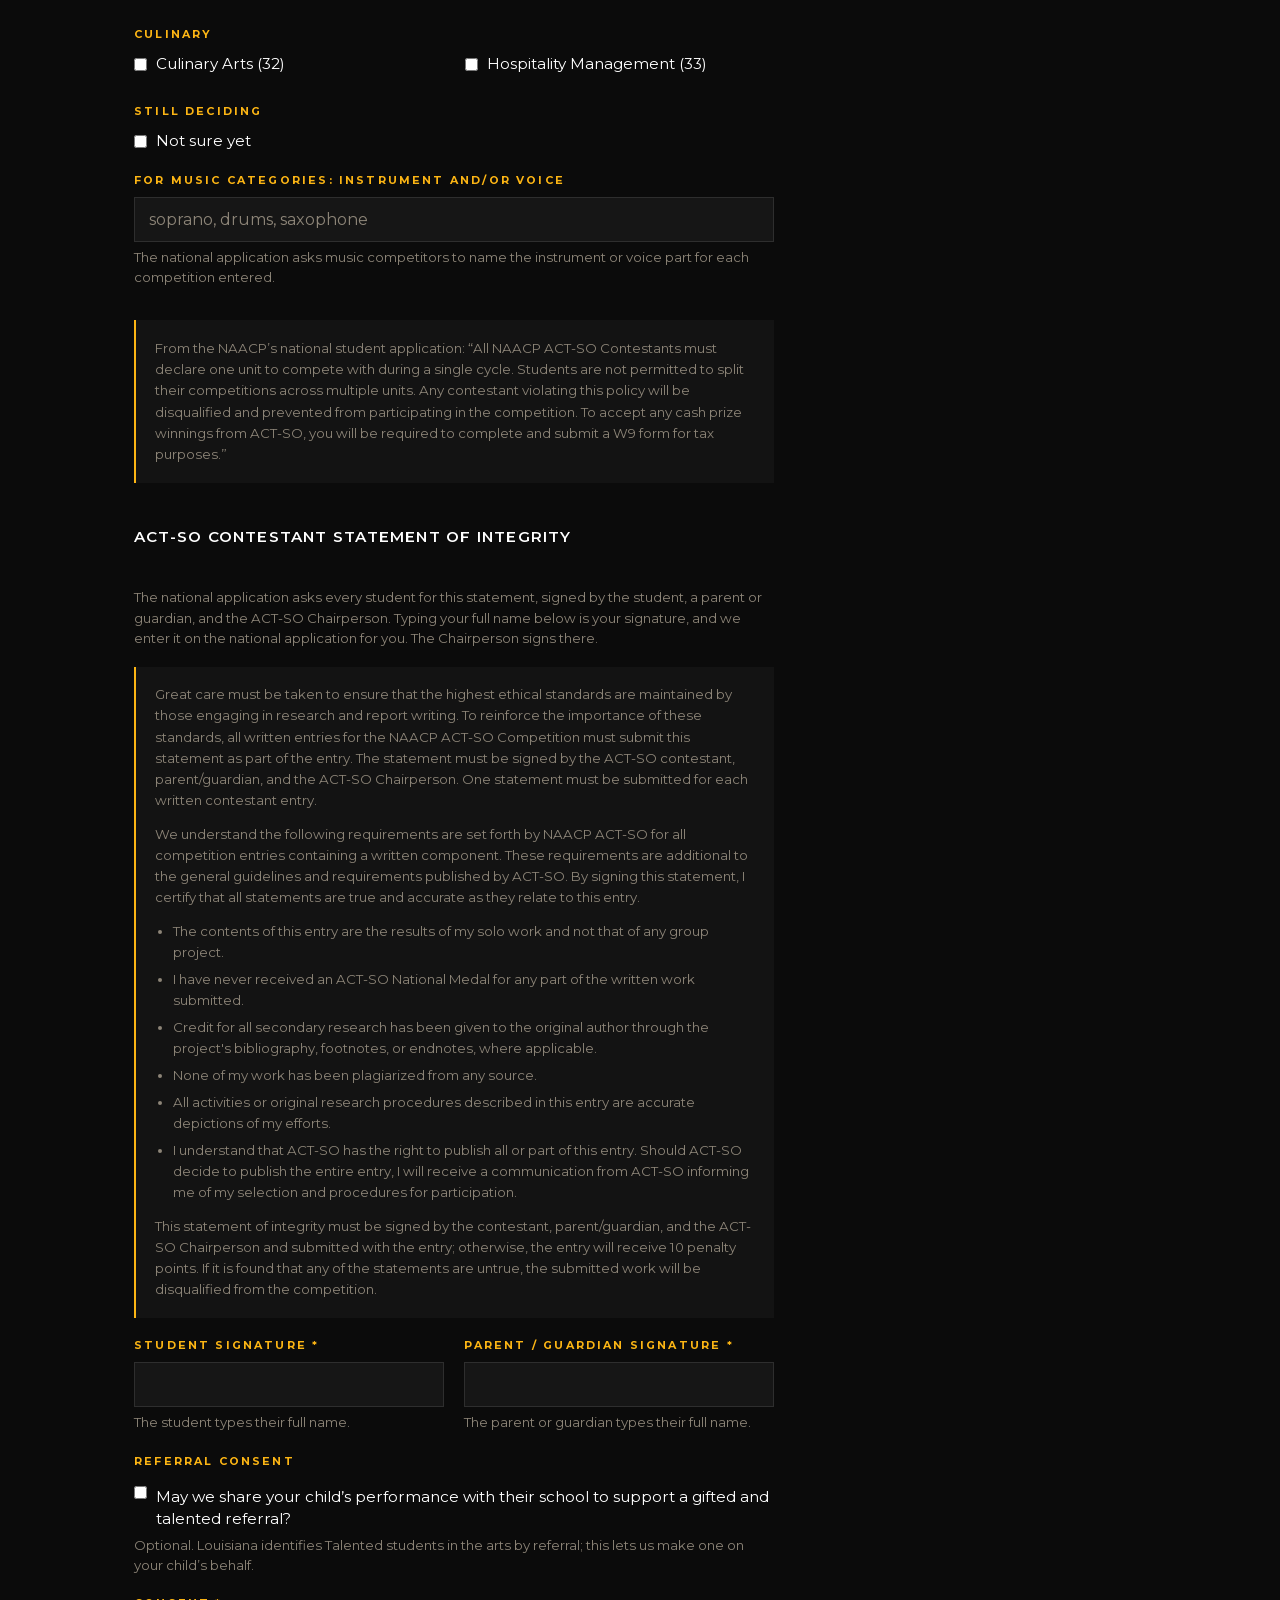
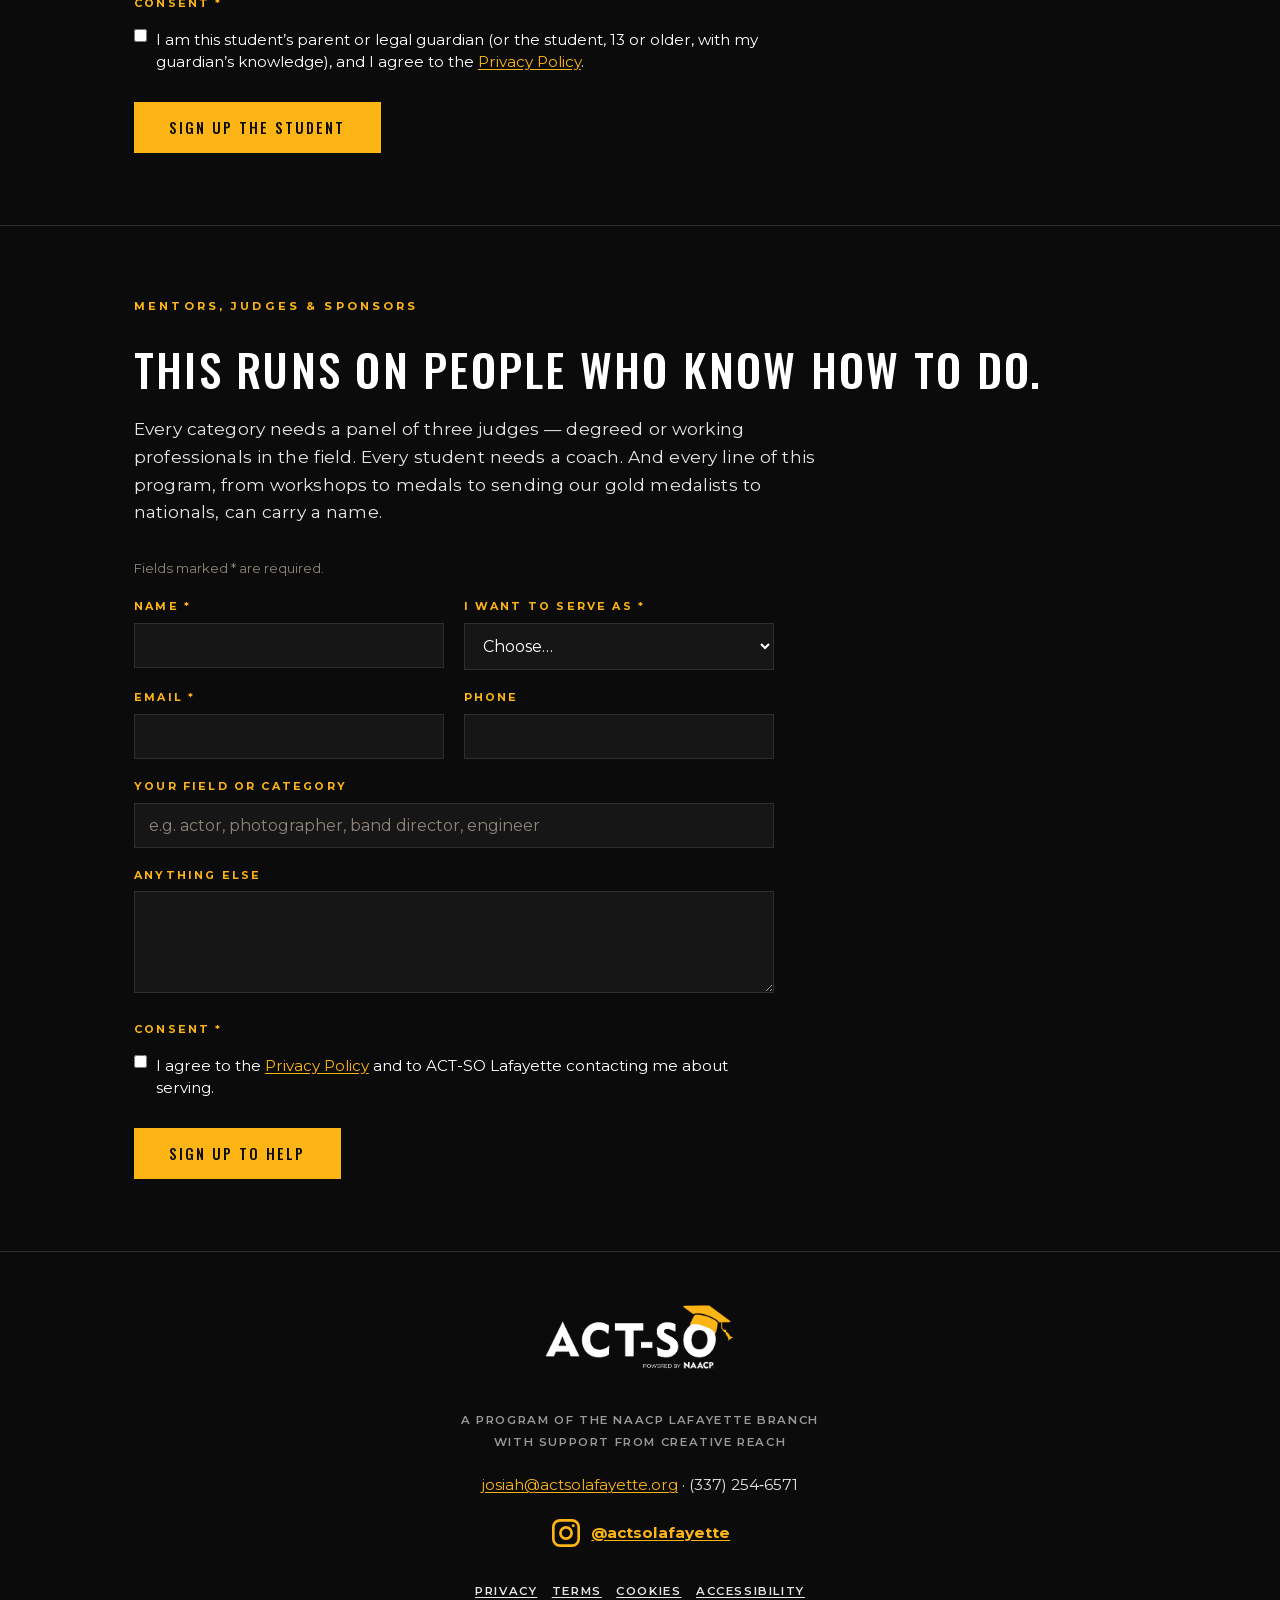
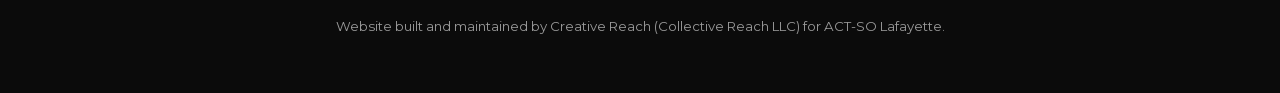
==== commit 3a27d6c8: "The student form carries the national Statement of Integrity National's student application ends wit" ====
--- a/index.html
+++ b/index.html
@@ -359,6 +359,40 @@
       <div class="notice">
         <p class="hint">From the NAACP&rsquo;s national student application: &ldquo;All NAACP ACT-SO Contestants must declare one unit to compete with during a single cycle. Students are not permitted to split their competitions across multiple units. Any contestant violating this policy will be disqualified and prevented from participating in the competition. To accept any cash prize winnings from ACT-SO, you will be required to complete and submit a W9 form for tax purposes.&rdquo;</p>
       </div>
+
+      <!-- The national application's second page, word for word. It needs three
+           signatures: the student, a parent or guardian, and the chair. The first
+           two are collected here so the chair can carry them onto the national
+           application without going back to the family. -->
+      <fieldset class="formsec" id="integrity">
+        <legend>ACT-SO Contestant Statement of Integrity</legend>
+        <p class="hint">The national application asks every student for this statement, signed by the student, a parent or guardian, and the ACT-SO Chairperson. Typing your full name below is your signature, and we enter it on the national application for you. The Chairperson signs there.</p>
+        <div class="notice integrity">
+          <p class="hint">Great care must be taken to ensure that the highest ethical standards are maintained by those engaging in research and report writing. To reinforce the importance of these standards, all written entries for the NAACP ACT-SO Competition must submit this statement as part of the entry. The statement must be signed by the ACT-SO contestant, parent/guardian, and the ACT-SO Chairperson. One statement must be submitted for each written contestant entry.</p>
+          <p class="hint">We understand the following requirements are set forth by NAACP ACT-SO for all competition entries containing a written component. These requirements are additional to the general guidelines and requirements published by ACT-SO. By signing this statement, I certify that all statements are true and accurate as they relate to this entry.</p>
+          <ul class="hint">
+            <li>The contents of this entry are the results of my solo work and not that of any group project.</li>
+            <li>I have never received an ACT-SO National Medal for any part of the written work submitted.</li>
+            <li>Credit for all secondary research has been given to the original author through the project's bibliography, footnotes, or endnotes, where applicable.</li>
+            <li>None of my work has been plagiarized from any source.</li>
+            <li>All activities or original research procedures described in this entry are accurate depictions of my efforts.</li>
+            <li>I understand that ACT-SO has the right to publish all or part of this entry. Should ACT-SO decide to publish the entire entry, I will receive a communication from ACT-SO informing me of my selection and procedures for participation.</li>
+          </ul>
+          <p class="hint">This statement of integrity must be signed by the contestant, parent/guardian, and the ACT-SO Chairperson and submitted with the entry; otherwise, the entry will receive 10 penalty points. If it is found that any of the statements are untrue, the submitted work will be disqualified from the competition.</p>
+        </div>
+        <div class="field-row">
+          <div class="field">
+            <label for="s-soi-student">Student signature *</label>
+            <input id="s-soi-student" name="soi_student" type="text" autocomplete="off" required aria-describedby="s-soi-student-hint">
+            <p class="hint" id="s-soi-student-hint">The student types their full name.</p>
+          </div>
+          <div class="field">
+            <label for="s-soi-guardian">Parent / guardian signature *</label>
+            <input id="s-soi-guardian" name="soi_guardian" type="text" autocomplete="off" required aria-describedby="s-soi-guardian-hint">
+            <p class="hint" id="s-soi-guardian-hint">The parent or guardian types their full name.</p>
+          </div>
+        </div>
+      </fieldset>
 
       <fieldset class="field">
         <legend>Referral consent</legend>
@@ -497,6 +531,8 @@
     returning: 'Returning competitor', naacp_member: 'NAACP member',
     college_plans: 'Planning to attend college',
     categories: 'Categories', music_detail: 'Instrument / voice',
+    soi_student: 'Statement of Integrity, student signature',
+    soi_guardian: 'Statement of Integrity, parent/guardian signature',
     referral_consent: 'Referral consent',
     name: 'Name', role: 'Serving as', email: 'Email', phone: 'Phone',
     expertise: 'Field / category', proof_link: 'Work can be seen at',
--- a/assets/site.css
+++ b/assets/site.css
@@ -145,8 +145,7 @@
 
 /* ACT-SO Lafayette — built on the NAACP ACT-SO 2026 brand guide:
    official gold #FCB514 (sampled from the mark), Montserrat (their brand font),
-   Oswald standing in for Gothic Cg No3. Deliberately NOT the Annie Will's Daughter
-   palette: this is ACT-SO's house, hosted in ours. */
+   Oswald standing in for Gothic Cg No3. */
 :root {
   --ink: #0B0B0B;
   --gold: #FCB514;
@@ -389,6 +388,12 @@
 /* The unit-declaration and W9 language, quoted from the national application. */
 .notice { margin-top: 2rem; padding: 1.1rem 1.2rem; border-left: 2px solid var(--gold); background: #131313; }
 .notice .hint { font-size: 0.83rem; color: #8d8578; line-height: 1.6; margin: 0; }
+/* The Statement of Integrity runs several paragraphs and a list, so it needs air
+   between parts that the one-paragraph unit notice never did. */
+.notice.integrity { margin-top: 1.1rem; }
+.notice.integrity .hint + .hint, .notice.integrity ul.hint, .notice.integrity ul.hint + .hint { margin-top: 0.75rem; }
+.notice.integrity ul.hint { padding-left: 1.1rem; }
+.notice.integrity li + li { margin-top: 0.35rem; }
 
 .hp { position: absolute; left: -9999px; height: 0; overflow: hidden; }
 
@@ -480,3 +485,10 @@
 .doc li + li { margin-top: 0.5rem; }
 .doc strong { color: var(--paper); font-weight: 600; }
 .doc a { color: var(--gold); text-decoration: underline; text-underline-offset: 0.15em; }
+
+/* /join and /unsubscribe: a link from one of our emails; one button, nothing happens on load (2026-09-23) */
+.join .join-go[hidden] { display: none; }
+.join h1:focus { outline: 0; }
+.doc .join-status { min-height: 1.4em; color: var(--gold); font-weight: 600; }
+.doc .join-status.err { color: #ff8a7a; font-weight: 400; }
+.doc .join-fine { font-size: 0.9rem; color: var(--quiet); }
